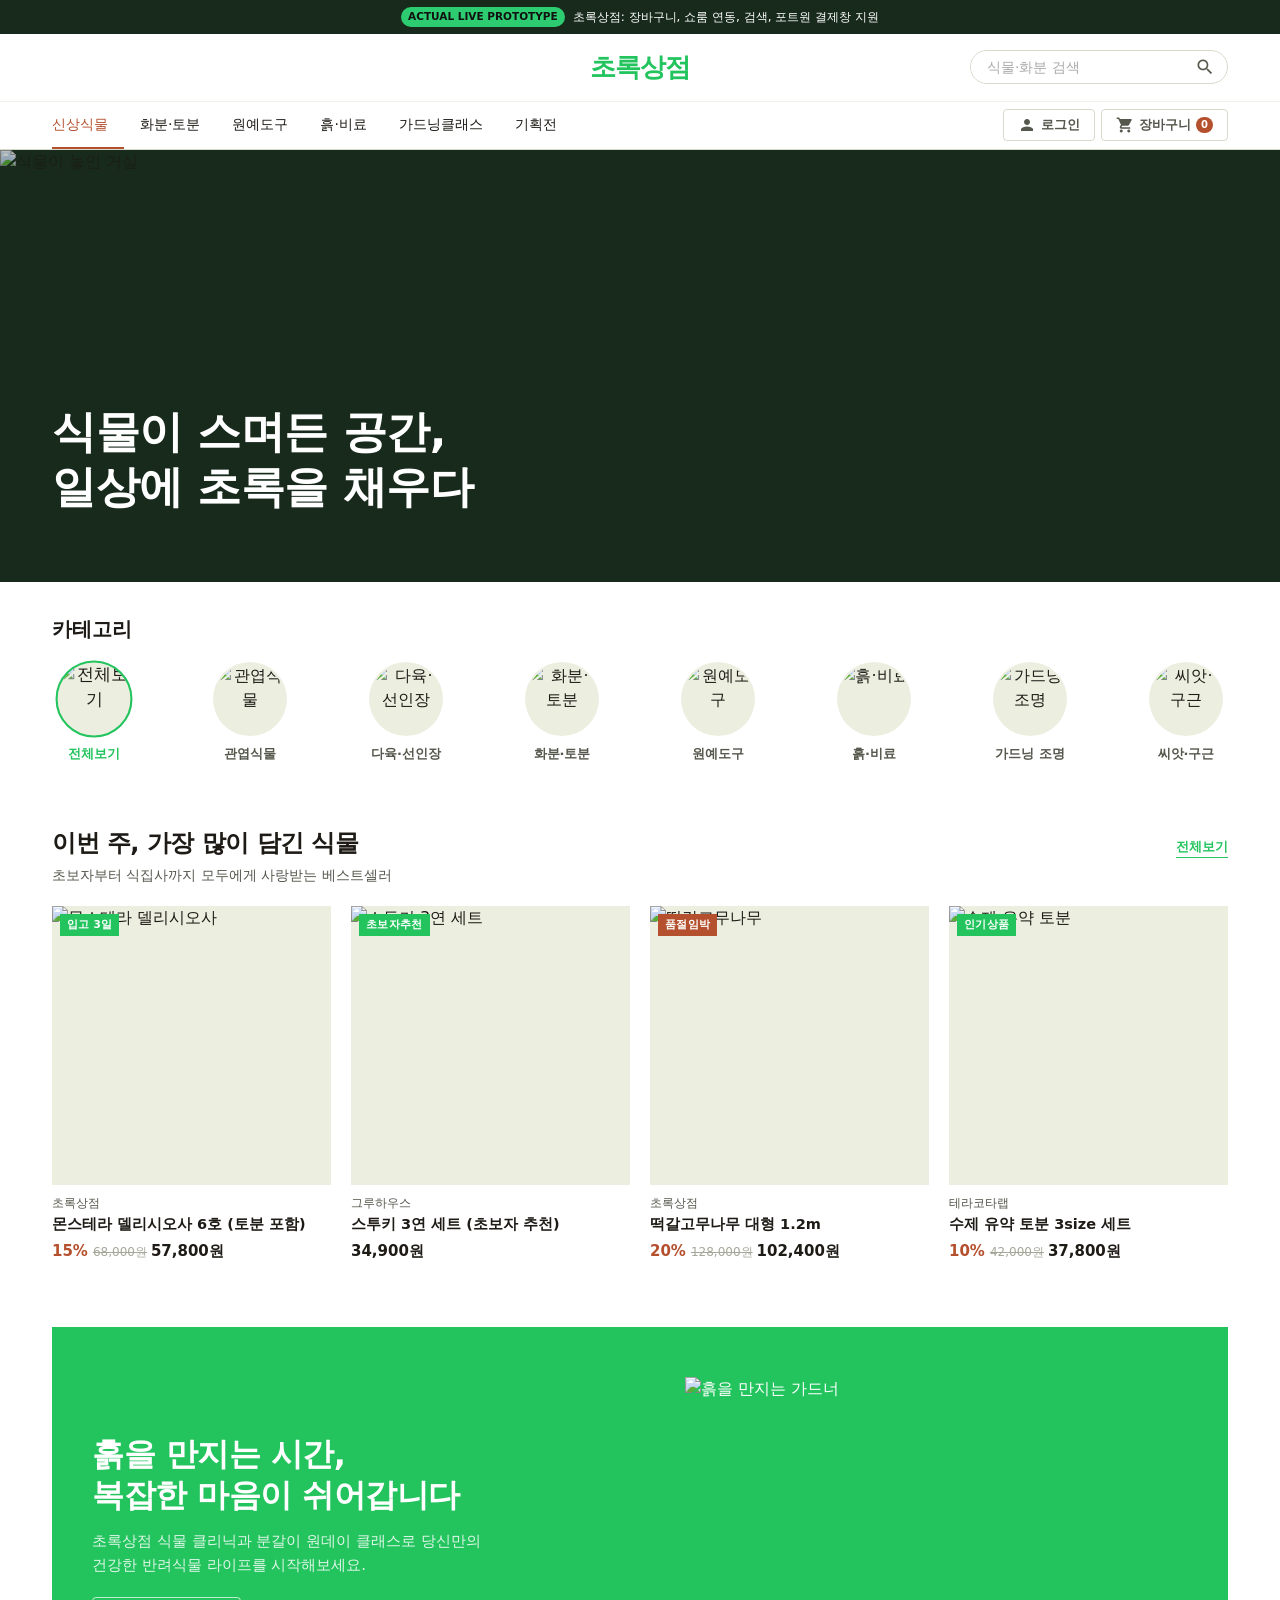
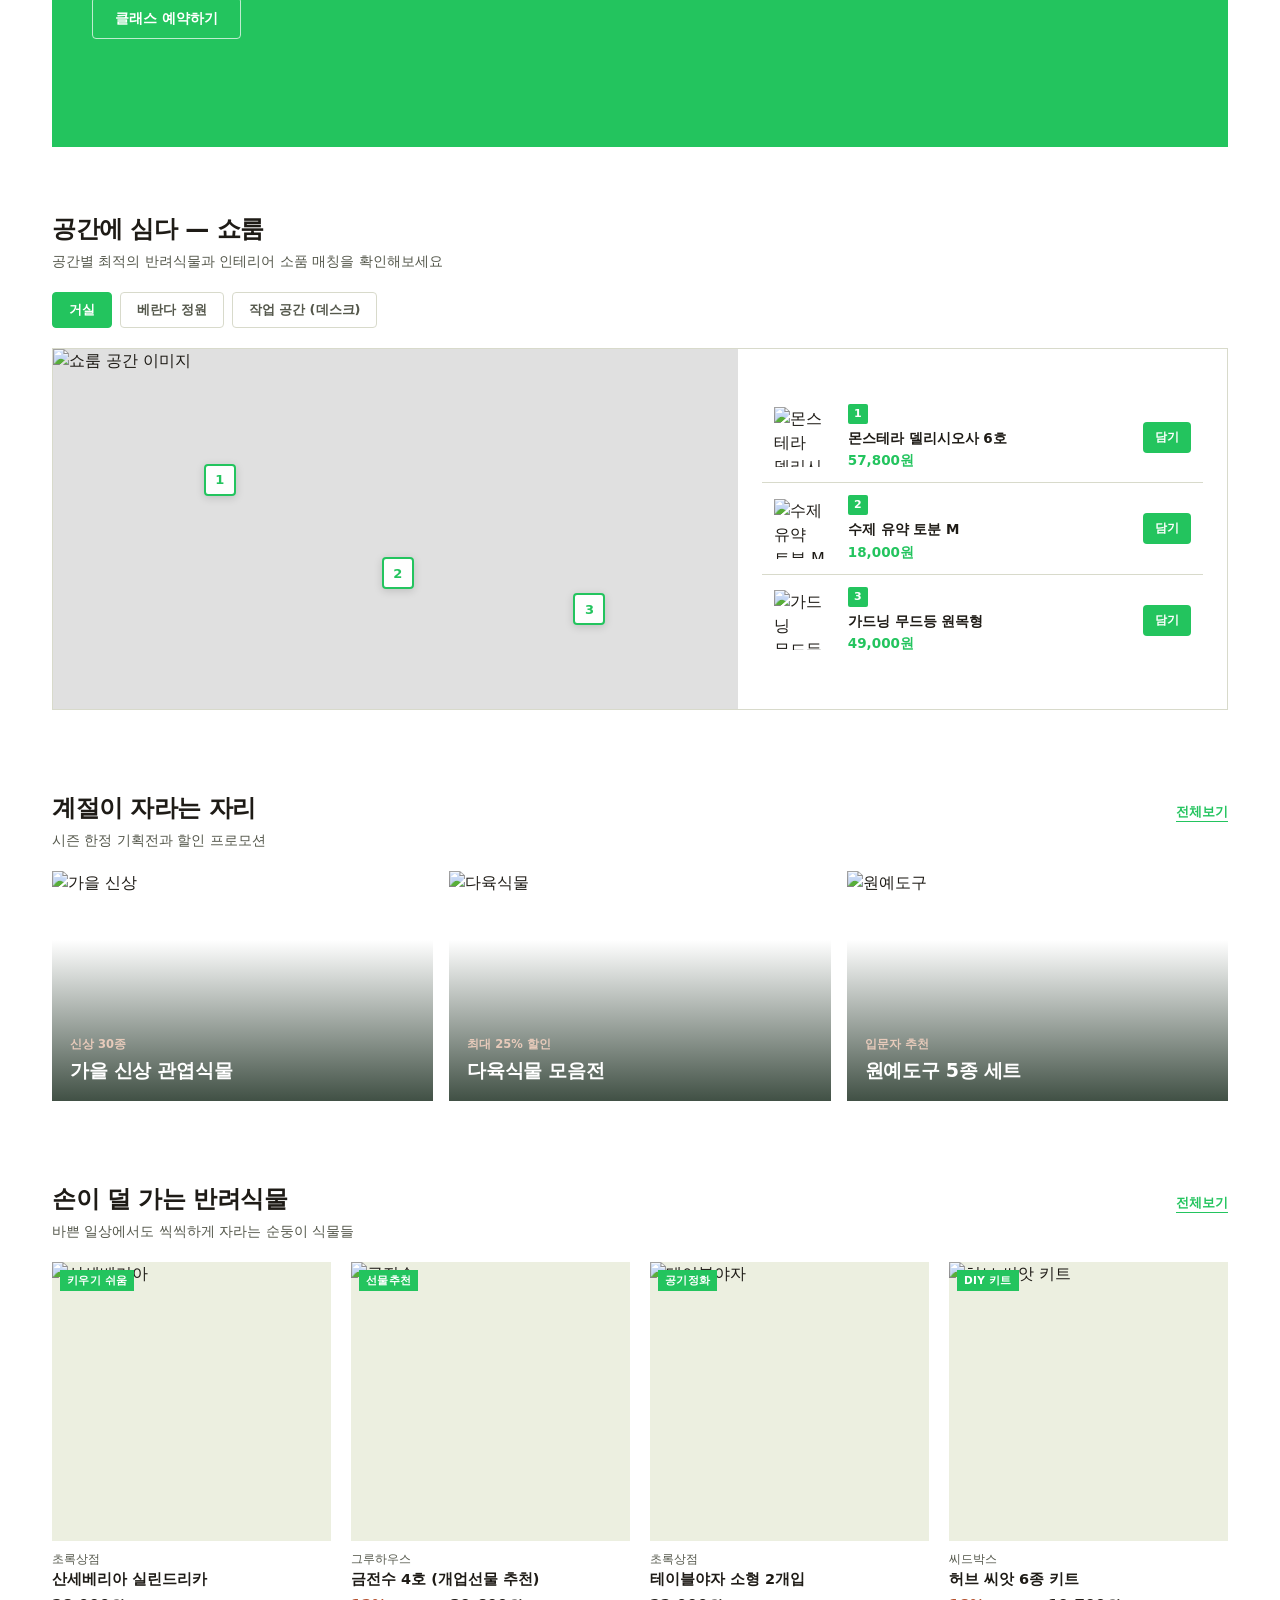
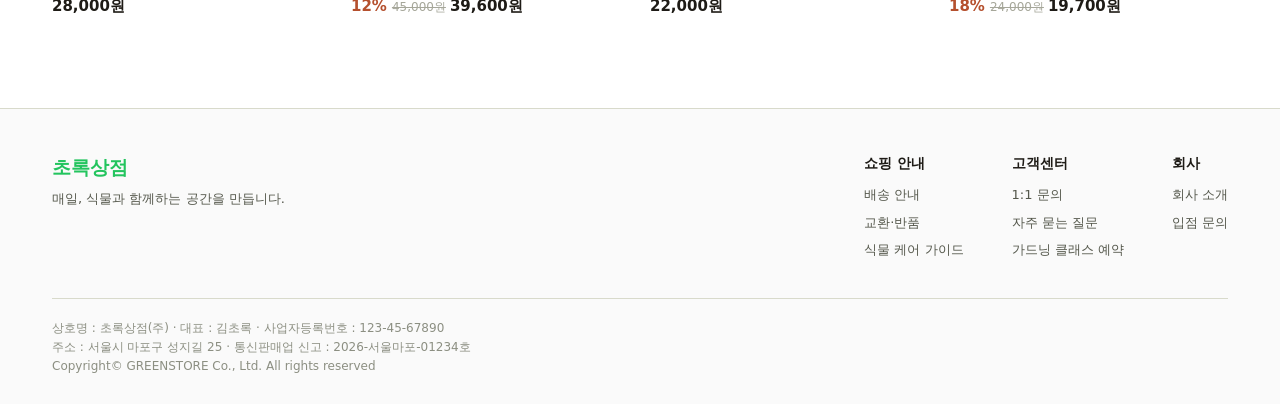
==== index.html @ c9454f4d "Add files via upload" ====
﻿<!DOCTYPE html>
<html lang="ko">
<head>
<meta charset="UTF-8">
<meta name="viewport" content="width=device-width, initial-scale=1.0, maximum-scale=1.0, user-scalable=no">
<title>초록상점 — 식물이 있는 일상</title>
<link rel="preconnect" href="https://fonts.googleapis.com">
<link href="https://cdn.jsdelivr.net/gh/orioncactus/pretendard@v1.3.9/dist/web/static/pretendard.css" rel="stylesheet">
<link href="https://fonts.googleapis.com/icon?family=Material+Icons" rel="stylesheet">
<!-- 포트원(아임포트) 결제 SDK -->
<script src="https://code.jquery.com/jquery-1.12.4.min.js"></script>
<script src="https://cdn.iamport.kr/js/iamport.payment-1.2.0.js"></script>
<style>
  :root{
    --base: #FFFFFF;
    --base-warm: #ECEFE0;
    --forest: #23c45e;
    --forest-deep: #172A1C;
    --clay: #B5502E;
    --clay-soft: #E8CBBB;
    --sage: #8A9A6E;
    --ink: #1E1B16;
    --ink-soft: #55584C;
    --line: #D8DACB;
    --white: #FFFFFF;
    --radius-s: 4px;
    --radius-m: 0px;
    --sans: 'Pretendard', -apple-system, BlinkMacSystemFont, system-ui, Roboto, sans-serif;
  }
  *{box-sizing:border-box;-webkit-tap-highlight-color:transparent;}
  html{scroll-behavior:smooth;}
  body{
    margin:0;
    font-family:var(--sans);
    color:var(--ink);
    background:var(--base);
    line-height:1.5;
    word-break:keep-all;
    overflow-wrap:break-word;
  }
  a{color:inherit;text-decoration:none;}
  img{max-width:100%;display:block;}
  button{font-family:inherit;cursor:pointer;border:none;background:none;padding:0;}
  
  .wrap{
    max-width:1240px;
    margin:0 auto;
    padding:0 32px;
  }
  @media (max-width:960px){
    .wrap{padding:0 20px;}
  }
  @media (max-width:560px){
    .wrap{padding:0 16px;}
  }

  /* ---------- Header ---------- */
  header.site{
    background:#fff;
    border-bottom:1px solid var(--line);
    position:sticky;
    top:0;
    z-index:1000;
  }

  /* 메인 헤더 바 */
  .main-bar .wrap{
    display:grid;
    grid-template-columns:1fr auto 1fr;
    align-items:center;
    padding-top:14px;
    padding-bottom:14px;
    gap:16px;
  }
  .main-bar-left{
    display:flex;
    align-items:center;
  }
  .main-logo{
    text-align:center;
    cursor:pointer;
    display:block;
  }
  .main-logo .logo-text{
    font-size:26px;
    font-weight:800;
    color:var(--forest);
    letter-spacing:-1px;
    display:block;
  }
  .main-bar-right{
    display:flex;
    align-items:center;
    gap:10px;
    justify-content:flex-end;
  }

  /* 알약형 검색창 */
  .search-wrap-header{
    display:flex;
    align-items:center;
    border:1.5px solid var(--line);
    border-radius:999px;
    overflow:hidden;
    transition:border-color .2s;
    background:#fff;
  }
  .search-wrap-header:focus-within{
    border-color:var(--forest);
  }
  #headerSearchInput{
    border:none;
    outline:none;
    padding:8px 16px;
    font-size:14px;
    font-family:inherit;
    width:220px;
    background:#fff;
    color:var(--ink);
  }
  #headerSearchInput::placeholder{color:#aaa;}
  .search-icon-btn{
    background:none;
    border:none;
    cursor:pointer;
    padding:6px 12px 6px 4px;
    display:flex;
    align-items:center;
    color:var(--ink-soft);
    transition:color .15s;
  }
  .search-icon-btn:hover{color:var(--forest);}
  .search-icon-btn .material-icons{font-size:20px;}

  /* 모바일 전용 헤더 액션 아이콘 (768px 이하 노출) */
  .mobile-header-actions{
    display:none;
    align-items:center;
    gap:4px;
  }
  .mobile-icon-btn{
    width:38px;
    height:38px;
    display:flex;
    align-items:center;
    justify-content:center;
    color:var(--forest);
    position:relative;
    border-radius:50%;
  }
  .mobile-icon-btn .material-icons{font-size:24px;}
  .mobile-icon-btn:active{background:var(--base-warm);}

  /* 카테고리 네비 바 */
  .nav-row{
    border-top:1px solid #f0f2eb;
  }
  .nav-row .wrap{
    padding-top:0;
    padding-bottom:0;
  }
  nav.primary{
    display:flex;
    align-items:center;
    font-size:14px;
    font-weight:500;
  }
  .nav-links{
    display:flex;
    align-items:center;
    flex:1;
    overflow-x:auto;
    scrollbar-width:none;
    -webkit-overflow-scrolling:touch;
  }
  .nav-links::-webkit-scrollbar{display:none;}
  .nav-links a{
    padding:12px 16px;
    border-bottom:2px solid transparent;
    transition:border-color .15s, color .15s;
    white-space:nowrap;
    display:inline-block;
    color:var(--ink);
    flex-shrink:0;
  }
  .nav-links a:first-child{padding-left:0;}
  .nav-links a:hover, .nav-links a.active{
    border-color:var(--clay);
    color:var(--clay);
  }

  /* 네비 우측 버튼 */
  .nav-actions{
    display:flex;
    align-items:center;
    gap:6px;
    margin-left:auto;
    flex-shrink:0;
  }
  .nav-text-btn{
    display:inline-flex;
    align-items:center;
    gap:5px;
    font-size:13px;
    font-weight:600;
    color:var(--ink-soft);
    background:none;
    border:1px solid var(--line);
    border-radius:var(--radius-s);
    padding:6px 14px;
    cursor:pointer;
    font-family:inherit;
    transition:border-color .15s, color .15s;
  }
  .nav-text-btn:hover{
    border-color:var(--forest);
    color:var(--forest);
  }
  .nav-text-btn .material-icons{font-size:18px;}
  .cart-num{
    background:var(--clay);
    color:#fff;
    font-size:10px;
    font-weight:700;
    border-radius:10px;
    padding:0 5px;
    min-width:16px;
    height:16px;
    display:inline-flex;
    align-items:center;
    justify-content:center;
    line-height:1;
  }

  /* 모바일 헤더 반응형 레이아웃 */
  @media (max-width:768px){
    .main-bar .wrap{
      display:flex;
      justify-content:space-between;
      align-items:center;
      padding-top:10px;
      padding-bottom:10px;
      gap:8px;
    }
    .main-bar-left{display:none;}
    .main-logo{text-align:left;}
    .main-logo .logo-text{font-size:22px;}
    .main-bar-right .search-wrap-header{display:none;} /* 모바일에서는 아이콘으로 대체 */
    .mobile-header-actions{display:flex;}
    .nav-actions{display:none;} /* 상단 모바일 아이콘으로 흡수 */
    .nav-links a{padding:10px 14px; font-size:13.5px;}
    .nav-links a:first-child{padding-left:4px;}
  }

  /* ---------- Hero ---------- */
  .hero{
    position:relative;
    height:clamp(360px, 48vh, 520px);
    overflow:hidden;
    background:var(--forest-deep);
  }
  .hero img{
    position:absolute;
    inset:0;
    width:100%;
    height:100%;
    object-fit:cover;
    opacity:.85;
  }
  .hero::after{
    content:'';
    position:absolute;
    inset:0;
    background:linear-gradient(180deg, rgba(23,42,28,.15) 0%, rgba(23,42,28,.7) 100%);
  }
  .hero-content{
    position:relative;
    z-index:2;
    height:100%;
    display:flex;
    flex-direction:column;
    justify-content:flex-end;
    padding:0 32px clamp(32px, 5vw, 56px);
    max-width:1240px;
    margin:0 auto;
  }
  .hero-eyebrow{
    color:var(--clay-soft);
    font-size:13px;
    font-weight:600;
    margin-bottom:8px;
    letter-spacing:1px;
  }
  .hero h1{
    font-weight:700;
    font-size:clamp(24px, 4.5vw, 44px);
    line-height:1.25;
    color:var(--white);
    margin:0 0 12px;
    max-width:620px;
    letter-spacing:-0.5px;
  }
  .hero p{
    color:rgba(255,255,255,.9);
    font-size:clamp(13.5px, 2.5vw, 16px);
    max-width:480px;
    margin:0 0 20px;
    line-height:1.5;
  }
  .hero-cta{
    display:inline-flex;
    align-items:center;
    gap:8px;
    width:fit-content;
    background:var(--clay);
    color:var(--white);
    font-weight:600;
    font-size:14.5px;
    padding:12px 24px;
    border-radius:var(--radius-s);
    transition:all .2s;
  }
  .hero-cta:hover{
    background:#9c4324;
    transform:translateY(-2px);
  }
  @media (max-width:560px){
    .hero-content{padding-left:16px; padding-right:16px; padding-bottom:28px;}
  }

  /* ---------- Category rail ---------- */
  .cat-rail{
    padding:32px 0 12px;
  }
  .cat-rail h2{
    font-size:20px;
    font-weight:700;
    margin:0 0 18px;
    text-align:left;
  }
  .cat-list{
    display:flex;
    justify-content:space-between;
    align-items:flex-start;
    width:100%;
    padding-bottom:10px;
  }
  @media (max-width:960px){
    .cat-list{
      overflow-x:auto;
      gap:16px;
      justify-content:flex-start;
      scrollbar-width:none;
      -webkit-overflow-scrolling:touch;
      padding-bottom:12px;
    }
    .cat-list::-webkit-scrollbar{display:none;}
  }
  .cat-item{
    flex:0 0 auto;
    width:84px;
    text-align:center;
    cursor:pointer;
  }
  .cat-circle{
    width:74px;
    height:74px;
    border-radius:50%;
    margin:0 auto 8px;
    background:var(--base-warm);
    border:2.5px solid transparent;
    overflow:hidden;
    transition:border-color .2s, transform .2s;
  }
  .cat-item.active .cat-circle, .cat-item:hover .cat-circle{
    border-color:var(--forest);
    transform:scale(1.04);
  }
  .cat-circle img{
    width:100%;
    height:100%;
    object-fit:cover;
  }
  .cat-item span{
    font-size:13px;
    font-weight:600;
    color:var(--ink-soft);
    display:block;
    white-space:nowrap;
  }
  .cat-item.active span{
    color:var(--forest);
    font-weight:700;
  }
  @media (max-width:560px){
    .cat-item{width:68px;}
    .cat-circle{width:62px; height:62px;}
    .cat-item span{font-size:12px;}
  }

  /* ---------- Section heading ---------- */
  .section{
    padding:40px 0;
  }
  @media (max-width:560px){
    .section{padding:30px 0;}
  }
  .section-head{
    display:flex;
    align-items:baseline;
    justify-content:space-between;
    margin-bottom:20px;
    gap:12px;
  }
  .section-head h2{
    font-size:clamp(19px, 3.2vw, 24px);
    font-weight:700;
    margin:0;
    letter-spacing:-0.5px;
  }
  .section-head p.sub{
    margin:4px 0 0;
    color:var(--ink-soft);
    font-size:clamp(12.5px, 2.2vw, 14px);
  }
  .see-all{
    font-size:13px;
    font-weight:600;
    color:var(--forest);
    border-bottom:1px solid var(--forest);
    cursor:pointer;
    white-space:nowrap;
    flex-shrink:0;
  }
  .see-all:hover{
    color:var(--clay);
    border-color:var(--clay);
  }

  /* ---------- Product grid ---------- */
  .grid{
    display:grid;
    grid-template-columns:repeat(12,1fr);
    gap:20px;
  }
  .grid .card{
    grid-column:span 3;
  }
  @media (max-width:980px){
    .grid .card{grid-column:span 6;}
  }
  @media (max-width:640px){
    .grid{
      grid-template-columns:repeat(2,1fr);
      gap:12px;
    }
    .grid .card{
      grid-column:span 1;
    }
  }

  .card{
    position:relative;
    background:#fff;
    border-radius:0;
    transition:transform .2s ease;
    display:flex;
    flex-direction:column;
  }
  .card-img-wrap{
    position:relative;
    aspect-ratio:1/1;
    border-radius:0;
    overflow:hidden;
    background:var(--base-warm);
    margin-bottom:10px;
    cursor:pointer;
  }
  .card-img-wrap img{
    width:100%;
    height:100%;
    object-fit:cover;
    transition:transform .35s ease;
    border-radius:0;
  }
  .card:hover .card-img-wrap img{
    transform:scale(1.05);
  }
  .badge{
    position:absolute;
    top:8px;
    left:8px;
    z-index:2;
    background:var(--forest);
    color:var(--white);
    font-size:10.5px;
    font-weight:600;
    padding:3px 7px;
    border-radius:0;
    letter-spacing:0.3px;
  }
  .badge.alert{
    background:var(--clay);
  }
  
  /* Quick action button inside card (모바일에서는 상시 노출하여 터치 지원) */
  .card-quick-cart{
    position:absolute;
    right:8px;
    bottom:8px;
    z-index:3;
    background:rgba(255,255,255,0.92);
    border:1px solid var(--line);
    width:36px;
    height:36px;
    border-radius:4px;
    display:flex;
    align-items:center;
    justify-content:center;
    font-size:16px;
    color:var(--forest);
    opacity:0;
    transform:translateY(6px);
    transition:all .2s ease;
  }
  .card:hover .card-quick-cart{
    opacity:1;
    transform:translateY(0);
  }
  .card-quick-cart:hover{
    background:var(--forest);
    color:#fff;
  }
  .card-quick-cart .material-icons{
    font-size:18px;
    color:inherit;
    line-height:1;
  }
  @media (max-width:768px){
    .card-quick-cart{
      opacity:1;
      transform:translateY(0);
      width:34px;
      height:34px;
      font-size:15px;
      background:#fff;
      box-shadow:0 2px 6px rgba(0,0,0,0.12);
    }
  }

  .card-brand{
    font-size:11.5px;
    color:var(--ink-soft);
    margin-bottom:2px;
    font-weight:500;
  }
  .card-name{
    font-size:clamp(13px, 2.4vw, 14.5px);
    font-weight:600;
    margin-bottom:6px;
    line-height:1.35;
    display:-webkit-box;
    -webkit-line-clamp:2;
    -webkit-box-orient:vertical;
    overflow:hidden;
    cursor:pointer;
    transition:color .15s;
  }
  .card-name:hover{color:var(--forest);}
  .card-price{
    font-size:clamp(13.5px, 2.6vw, 15px);
    margin-top:auto;
  }
  .card-price .discount{
    color:var(--clay);
    font-weight:700;
    margin-right:5px;
  }
  .card-price .strike{
    color:#A6A79A;
    text-decoration:line-through;
    font-size:12px;
    margin-right:4px;
  }
  .card-price .final{
    font-weight:700;
    color:var(--ink);
  }

  /* ---------- Editorial banner strip ---------- */
  .editorial{
    background:var(--forest);
    color:var(--white);
    border-radius:0;
    margin:24px 0;
  }
  .editorial .wrap-inner{
    padding:50px 40px;
  }
  .editorial-grid{
    display:grid;
    grid-template-columns:1.1fr 1fr;
    gap:40px;
    align-items:center;
  }
  @media (max-width:860px){
    .editorial-grid{grid-template-columns:1fr; gap:24px;}
    .editorial .wrap-inner{padding:32px 20px;}
  }
  .editorial h2{
    font-size:clamp(22px, 4vw, 32px);
    font-weight:700;
    line-height:1.3;
    margin:0 0 12px;
    letter-spacing:-0.5px;
  }
  .editorial p{
    color:rgba(255,255,255,.85);
    font-size:clamp(13.5px, 2.5vw, 15px);
    max-width:420px;
    margin:0 0 20px;
    line-height:1.6;
  }
  .editorial-cta{
    display:inline-block;
    border:1px solid rgba(255,255,255,.7);
    color:var(--white);
    padding:10px 22px;
    border-radius:var(--radius-s);
    font-size:13.5px;
    font-weight:600;
    transition:all .2s;
  }
  .editorial-cta:hover{
    background:#fff;
    color:var(--forest);
  }
  .editorial img{
    border-radius:0;
    width:100%;
    height:clamp(200px, 35vw, 320px);
    object-fit:cover;
  }

  /* ---------- Shop the room (공간에 심다) ---------- */
  .room{position:relative;}
  .room-tabs{
    display:flex;
    gap:8px;
    margin-bottom:16px;
    overflow-x:auto;
    scrollbar-width:none;
    -webkit-overflow-scrolling:touch;
    padding-bottom:4px;
  }
  .room-tabs::-webkit-scrollbar{display:none;}
  .room-tab{
    padding:8px 16px;
    border-radius:4px;
    font-size:13px;
    font-weight:600;
    border:1px solid var(--line);
    color:var(--ink-soft);
    cursor:pointer;
    transition:all .2s ease;
    white-space:nowrap;
    flex-shrink:0;
  }
  .room-tab:hover{
    border-color:var(--forest);
    color:var(--forest);
  }
  .room-tab.active{
    background:var(--forest);
    color:var(--white);
    border-color:var(--forest);
  }

  .room-body{
    display:grid;
    grid-template-columns:repeat(12,1fr);
    border:1px solid var(--line);
    background:#fff;
  }
  .room-photo{
    grid-column:span 7;
    position:relative;
    min-height:360px;
    background:#e0e0e0;
  }
  .room-list{
    grid-column:span 5;
    background:var(--white);
    padding:20px 24px;
    display:flex;
    flex-direction:column;
    justify-content:center;
  }
  @media (max-width:860px){
    .room-photo, .room-list{grid-column:span 12;}
    .room-photo{
      min-height:auto;
      aspect-ratio:4/3;
    }
    .room-list{padding:16px;}
  }
  .room-photo img{
    width:100%;
    height:100%;
    object-fit:cover;
    display:block;
    transition:opacity .3s ease;
  }
  
  /* Hotspot Interactive Pin */
  .hotspot{
    position:absolute;
    width:32px;
    height:32px;
    border-radius:4px;
    background:rgba(255,255,255,.96);
    border:2px solid var(--forest);
    display:flex;
    align-items:center;
    justify-content:center;
    font-size:13px;
    font-weight:800;
    color:var(--forest);
    cursor:pointer;
    box-shadow:0 2px 8px rgba(0,0,0,0.15);
    transition:transform .2s ease, background .2s ease, color .2s ease;
    z-index:10;
  }
  .hotspot:hover, .hotspot.active{
    transform:scale(1.15);
    background:var(--forest);
    color:#fff;
  }
  .hotspot-tooltip{
    position:absolute;
    bottom:36px;
    left:50%;
    transform:translateX(-50%);
    background:rgba(23,42,28,0.92);
    color:#fff;
    padding:6px 12px;
    font-size:11.5px;
    font-weight:500;
    white-space:nowrap;
    pointer-events:none;
    opacity:0;
    transition:opacity .2s;
    z-index:20;
    border:1px solid rgba(255,255,255,0.2);
  }
  .hotspot:hover .hotspot-tooltip{opacity:1;}
  @media (max-width:560px){
    .hotspot-tooltip{display:none;} /* 모바일에서는 하단 리스트 하이라이트로 안내 */
  }

  .room-list-item{
    display:flex;
    gap:14px;
    padding:12px;
    border-bottom:1px solid var(--line);
    cursor:pointer;
    transition:all .2s ease;
    align-items:center;
  }
  .room-list-item:last-child{border-bottom:none;}
  .room-list-item:hover, .room-list-item.highlight{
    background:var(--base-warm);
  }
  .room-list-item img{
    width:60px;
    height:60px;
    object-fit:cover;
    flex-shrink:0;
  }
  .room-list-item .item-num{
    width:20px;
    height:20px;
    border-radius:2px;
    background:var(--forest);
    color:#fff;
    font-size:11px;
    font-weight:700;
    display:flex;
    align-items:center;
    justify-content:center;
    margin-bottom:4px;
  }
  .room-list-item .name{
    font-size:13.5px;
    font-weight:600;
    margin-bottom:2px;
  }
  .room-list-item .price{
    font-size:13.5px;
    font-weight:700;
    color:var(--forest);
  }
  .room-list-item .add-btn{
    margin-left:auto;
    background:var(--forest);
    color:#fff;
    padding:7px 12px;
    border-radius:4px;
    font-size:12px;
    font-weight:600;
    flex-shrink:0;
    transition:background .15s;
  }
  .room-list-item .add-btn:hover{background:var(--clay);}

  /* ---------- Promo grid ---------- */
  .promo-grid{
    display:grid;
    grid-template-columns:repeat(12,1fr);
    gap:16px;
  }
  .promo-card{
    grid-column:span 4;
    cursor:pointer;
    position:relative;
    overflow:hidden;
    height:clamp(160px, 25vw, 230px);
    transition:transform .2s ease;
  }
  @media (max-width:860px){
    .promo-card{grid-column:span 12;}
  }
  .promo-card:hover{transform:translateY(-3px);}
  .promo-card img{
    width:100%;
    height:100%;
    object-fit:cover;
    transition:transform .3s;
  }
  .promo-card:hover img{transform:scale(1.04);}
  .promo-card::after{
    content:'';
    position:absolute;
    inset:0;
    background:linear-gradient(180deg, rgba(23,42,28,0) 30%, rgba(23,42,28,.82) 100%);
  }
  .promo-text{
    position:absolute;
    left:18px;
    bottom:16px;
    z-index:2;
    color:var(--white);
  }
  .promo-text .tag{
    font-size:11.5px;
    color:var(--clay-soft);
    font-weight:700;
    margin-bottom:3px;
    text-transform:uppercase;
  }
  .promo-text .title{
    font-size:clamp(16px, 2.5vw, 19px);
    font-weight:700;
    letter-spacing:-0.3px;
  }

  /* ---------- Footer ---------- */
  footer.site{
    background:#FAFAFA;
    color:var(--ink-soft);
    padding:44px 0 28px;
    margin-top:50px;
    font-size:13px;
    border-top:1px solid var(--line);
  }
  .footer-top{
    display:flex;
    justify-content:space-between;
    flex-wrap:wrap;
    gap:28px;
    margin-bottom:30px;
  }
  .footer-logo{
    font-size:19px;
    font-weight:700;
    color:var(--forest);
    margin-bottom:8px;
  }
  .footer-cols{
    display:flex;
    gap:48px;
    flex-wrap:wrap;
  }
  @media (max-width:640px){
    .footer-cols{
      display:grid;
      grid-template-columns:repeat(2,1fr);
      gap:24px;
      width:100%;
    }
  }
  .footer-col h4{
    color:var(--ink);
    font-size:13.5px;
    font-weight:700;
    margin:0 0 12px;
  }
  .footer-col a{
    display:block;
    margin-bottom:8px;
    color:var(--ink-soft);
    transition:color .15s;
    cursor:pointer;
  }
  .footer-col a:hover{color:var(--forest);}
  .footer-bottom{
    border-top:1px solid var(--line);
    padding-top:20px;
    color:#8C8F82;
    line-height:1.6;
    font-size:12px;
  }

  /* ---------- Toast Message ---------- */
  #toast{
    position:fixed;
    bottom:24px;
    left:50%;
    transform:translateX(-50%) translateY(100px);
    background:rgba(23,42,28,0.95);
    color:#fff;
    padding:12px 20px;
    border-radius:4px;
    font-size:13.5px;
    font-weight:500;
    z-index:9999;
    display:flex;
    align-items:center;
    gap:8px;
    opacity:0;
    pointer-events:none;
    transition:transform .3s cubic-bezier(0.16,1,0.3,1), opacity .3s ease;
    max-width:90vw;
    text-align:center;
  }
  #toast.show{
    transform:translateX(-50%) translateY(0);
    opacity:1;
  }

  /* ---------- Cart Drawer ---------- */
  .drawer-overlay{
    position:fixed;
    inset:0;
    background:rgba(0,0,0,0.5);
    z-index:2000;
    opacity:0;
    pointer-events:none;
    transition:opacity .3s ease;
  }
  .drawer-overlay.open{
    opacity:1;
    pointer-events:auto;
  }
  .cart-drawer{
    position:fixed;
    top:0;
    right:0;
    width:100%;
    max-width:420px;
    height:100%;
    background:#fff;
    z-index:2001;
    transform:translateX(100%);
    transition:transform .3s cubic-bezier(0.16,1,0.3,1);
    display:flex;
    flex-direction:column;
    border-left:1px solid var(--line);
  }
  @media (max-width:540px){
    .cart-drawer{max-width:100%;}
  }
  .cart-drawer.open{
    transform:translateX(0);
  }
  .drawer-head{
    display:flex;
    align-items:center;
    justify-content:space-between;
    padding:18px 20px;
    border-bottom:1px solid var(--line);
  }
  .drawer-head h3{
    margin:0;
    font-size:17px;
    font-weight:700;
    color:var(--forest);
  }
  .drawer-close{
    font-size:26px;
    color:var(--ink-soft);
    line-height:1;
    padding:4px;
  }
  .cart-items{
    flex:1;
    overflow-y:auto;
    padding:16px 20px;
    -webkit-overflow-scrolling:touch;
  }
  .cart-empty{
    text-align:center;
    padding:60px 0;
    color:var(--ink-soft);
    font-size:14px;
  }
  .cart-item-row{
    display:flex;
    gap:12px;
    padding:12px 0;
    border-bottom:1px solid var(--line);
    align-items:center;
  }
  .cart-item-row img{
    width:56px;
    height:56px;
    object-fit:cover;
  }
  .cart-item-info{flex:1;}
  .cart-item-name{
    font-size:13.5px;
    font-weight:600;
    margin-bottom:3px;
  }
  .cart-item-price{
    font-size:13px;
    font-weight:700;
    color:var(--forest);
  }
  .cart-qty-ctrl{
    display:flex;
    align-items:center;
    gap:6px;
    margin-top:6px;
  }
  .qty-btn{
    width:28px;
    height:28px;
    border:1px solid var(--line);
    border-radius:4px;
    display:flex;
    align-items:center;
    justify-content:center;
    font-weight:600;
    background:#FAFAFA;
  }
  .cart-del{
    color:#aaa;
    font-size:20px;
    padding:6px;
  }
  .cart-del:hover{color:var(--clay);}
  .drawer-foot{
    padding:18px 20px;
    border-top:1px solid var(--line);
    background:#FAFAFA;
  }
  .cart-total-row{
    display:flex;
    justify-content:space-between;
    font-size:15px;
    font-weight:700;
    margin-bottom:14px;
  }
  .cart-checkout-btn{
    width:100%;
    background:var(--forest);
    color:#fff;
    padding:14px;
    border-radius:4px;
    font-size:15px;
    font-weight:700;
    text-align:center;
    transition:background .15s;
  }
  .cart-checkout-btn:hover{background:var(--forest-deep);}

  /* ---------- Modals ---------- */
  .modal-overlay{
    position:fixed;
    inset:0;
    background:rgba(0,0,0,0.6);
    z-index:3000;
    display:none;
    align-items:center;
    justify-content:center;
    padding:16px;
    backdrop-filter:blur(3px);
  }
  .modal-overlay.open{display:flex;}
  .modal-card{
    background:#fff;
    max-width:760px;
    width:100%;
    position:relative;
    border:1px solid var(--line);
    max-height:90vh;
    overflow-y:auto;
    animation:popIn .22s cubic-bezier(0.16,1,0.3,1);
    -webkit-overflow-scrolling:touch;
  }
  @keyframes popIn{
    from{opacity:0; transform:scale(0.96);}
    to{opacity:1; transform:scale(1);}
  }
  .modal-close{
    position:absolute;
    top:14px;
    right:16px;
    font-size:26px;
    color:#666;
    z-index:10;
    padding:4px;
  }

  /* Search Modal */
  .search-modal-card{
    max-width:540px;
    padding:24px 20px;
  }
  .search-input-box{
    display:flex;
    border-bottom:2px solid var(--forest);
    padding-bottom:8px;
    margin-bottom:16px;
  }
  .search-input-box input{
    width:100%;
    border:none;
    outline:none;
    font-size:16px;
    font-family:inherit;
  }
  .search-results{
    max-height:50vh;
    overflow-y:auto;
    -webkit-overflow-scrolling:touch;
  }
  .search-item{
    display:flex;
    align-items:center;
    gap:12px;
    padding:10px 0;
    border-bottom:1px solid var(--line);
    cursor:pointer;
  }
  .search-item:hover{background:var(--base-warm);}
  .search-item img{
    width:48px;
    height:48px;
    object-fit:cover;
  }

  /* Test Banner Notification */
  .test-status-bar{
    background:var(--forest-deep);
    color:#fff;
    font-size:12px;
    padding:7px 14px;
    text-align:center;
    font-weight:500;
    display:flex;
    align-items:center;
    justify-content:center;
    gap:8px;
    flex-wrap:wrap;
  }
  .test-status-badge{
    background:#2ecc71;
    color:#111;
    font-weight:700;
    padding:2px 7px;
    border-radius:10px;
    font-size:10.5px;
  }
</style>
</head>
<body>

<!-- 실제 작동 확인 안내 배너 -->
<div class="test-status-bar">
  <span class="test-status-badge">ACTUAL LIVE PROTOTYPE</span>
  <span>초록상점: 장바구니, 쇼룸 연동, 검색, 포트원 결제창 지원</span>
</div>

<header class="site">
  <!-- 메인 헤더: 로고 + 검색 / 모바일 액션 버튼 -->
  <div class="main-bar">
    <div class="wrap">
      <div class="main-bar-left"><!-- spacer --></div>
      <div class="main-logo" onclick="window.scrollTo({top:0, behavior:'smooth'})">
        <span class="logo-text">초록상점</span>
      </div>
      <div class="main-bar-right">
        <!-- 데스크탑 검색 입력창 -->
        <div class="search-wrap-header">
          <input type="text" id="headerSearchInput" placeholder="식물·화분 검색">
          <button class="search-icon-btn" id="btnHeaderSearch" aria-label="검색하기">
            <span class="material-icons">search</span>
          </button>
        </div>

        <!-- 모바일 헤더 액션 (검색 / 장바구니 / 로그인) -->
        <div class="mobile-header-actions">
          <button class="mobile-icon-btn" onclick="openSearchModal('')" aria-label="검색">
            <span class="material-icons">search</span>
          </button>
          <button class="mobile-icon-btn" id="btnMobileLogin" aria-label="로그인">
            <span class="material-icons">person_outline</span>
          </button>
          <button class="mobile-icon-btn" id="btnMobileCart" aria-label="장바구니">
            <span class="material-icons">shopping_cart</span>
            <span class="cart-num" id="mobileCartCount" style="position:absolute; top:2px; right:2px; font-size:9px;">0</span>
          </button>
        </div>
      </div>
    </div>
  </div>

  <!-- 카테고리 네비바 + 우측 액션 버튼 -->
  <div class="nav-row">
    <div class="wrap">
      <nav class="primary">
        <div class="nav-links">
          <a href="#best" class="active">신상식물</a>
          <a href="#roomSection">화분·토분</a>
          <a href="#promoSection">원예도구</a>
          <a href="#easySection">흙·비료</a>
          <a href="#editorialSection">가드닝클래스</a>
          <a href="#promoSection">기획전</a>
        </div>
        <div class="nav-actions">
          <button class="nav-text-btn" id="btnOpenLogin">
            <span class="material-icons">person</span>로그인
          </button>
          <button class="nav-text-btn" id="btnOpenCart">
            <span class="material-icons">shopping_cart</span>장바구니<span class="cart-num" id="headerCartCount">0</span>
          </button>
        </div>
      </nav>
    </div>
  </div>
</header>

<section class="hero">
  <img src="https://images.unsplash.com/photo-1545165375-1b744b9ed444?q=80&w=1600&auto=format&fit=crop" alt="식물이 놓인 거실">
  <div class="hero-content">
    <h1>식물이 스며든 공간,<br>일상에 초록을 채우다</h1>
  </div>
</section>

<div class="wrap">

  <!-- 카테고리 레일 (클릭 시 실시간 필터링 동작) -->
  <section class="cat-rail">
    <h2>카테고리</h2>
    <div class="cat-list">
      <div class="cat-item active" data-category="all">
        <div class="cat-circle"><img src="https://images.unsplash.com/photo-1463154545680-d59320fd685d?q=80&w=300&auto=format&fit=crop" alt="전체보기"></div>
        <span>전체보기</span>
      </div>
      <div class="cat-item" data-category="관엽식물">
        <div class="cat-circle"><img src="https://images.unsplash.com/photo-1520412099551-62b6bafeb5bb?q=80&w=300&auto=format&fit=crop" alt="관엽식물"></div>
        <span>관엽식물</span>
      </div>
      <div class="cat-item" data-category="다육·선인장">
        <div class="cat-circle"><img src="https://images.unsplash.com/photo-1459156212016-c812468e2115?q=80&w=300&auto=format&fit=crop" alt="다육·선인장"></div>
        <span>다육·선인장</span>
      </div>
      <div class="cat-item" data-category="화분·토분">
        <div class="cat-circle"><img src="https://images.unsplash.com/photo-1485955900006-10f4d324d411?q=80&w=300&auto=format&fit=crop" alt="화분·토분"></div>
        <span>화분·토분</span>
      </div>
      <div class="cat-item" data-category="원예도구">
        <div class="cat-circle"><img src="https://images.unsplash.com/photo-1526397751294-331021109fbd?q=80&w=300&auto=format&fit=crop" alt="원예도구"></div>
        <span>원예도구</span>
      </div>
      <div class="cat-item" data-category="흙·비료">
        <div class="cat-circle"><img src="https://images.unsplash.com/photo-1416879595882-3373a0480b5b?q=80&w=300&auto=format&fit=crop" alt="흙·비료"></div>
        <span>흙·비료</span>
      </div>
      <div class="cat-item" data-category="가드닝 조명">
        <div class="cat-circle"><img src="https://images.unsplash.com/photo-1416339306562-c98a0c9f6b7e?q=80&w=300&auto=format&fit=crop" alt="가드닝 조명"></div>
        <span>가드닝 조명</span>
      </div>
      <div class="cat-item" data-category="씨앗·구근">
        <div class="cat-circle"><img src="https://images.unsplash.com/photo-1591958911259-bee2173bdccc?q=80&w=300&auto=format&fit=crop" alt="씨앗·구근"></div>
        <span>씨앗·구근</span>
      </div>
    </div>
  </section>

  <!-- 이번 주 베스트 상품 그리드 -->
  <section class="section" id="best">
    <div class="section-head">
      <div>
        <h2>이번 주, 가장 많이 담긴 식물</h2>
        <p class="sub">초보자부터 식집사까지 모두에게 사랑받는 베스트셀러</p>
      </div>
      <a class="see-all" onclick="showToast('전체 상품 82종이 준비되어 있습니다.')">전체보기</a>
    </div>
    <div class="grid" id="mainProductGrid">
      <div class="card" data-id="p1" data-name="몬스테라 델리시오사 6호 (토분 포함)" data-price="57800" data-category="관엽식물">
        <div class="card-img-wrap" onclick="openQuickView('p1')">
          <span class="badge">입고 3일</span>
          <img src="https://images.unsplash.com/photo-1520412099551-62b6bafeb5bb?q=80&w=600&auto=format&fit=crop" alt="몬스테라 델리시오사">
          <button class="card-quick-cart" onclick="event.stopPropagation(); addToCart('p1', '몬스테라 델리시오사 6호 (토분 포함)', 57800, 'https://images.unsplash.com/photo-1520412099551-62b6bafeb5bb?q=80&w=600&auto=format&fit=crop')" title="장바구니 담기"><span class="material-icons">shopping_cart</span></button>
        </div>
        <div class="card-brand">초록상점</div>
        <div class="card-name" onclick="openQuickView('p1')">몬스테라 델리시오사 6호 (토분 포함)</div>
        <div class="card-price"><span class="discount">15%</span><span class="strike">68,000원</span><span class="final">57,800원</span></div>
      </div>

      <div class="card" data-id="p2" data-name="스투키 3연 세트 (초보자 추천)" data-price="34900" data-category="다육·선인장">
        <div class="card-img-wrap" onclick="openQuickView('p2')">
          <span class="badge">초보자추천</span>
          <img src="https://images.unsplash.com/photo-1509937528035-ad76254b0356?q=80&w=600&auto=format&fit=crop" alt="스투키 3연 세트">
          <button class="card-quick-cart" onclick="event.stopPropagation(); addToCart('p2', '스투키 3연 세트 (초보자 추천)', 34900, 'https://images.unsplash.com/photo-1509937528035-ad76254b0356?q=80&w=600&auto=format&fit=crop')" title="장바구니 담기"><span class="material-icons">shopping_cart</span></button>
        </div>
        <div class="card-brand">그루하우스</div>
        <div class="card-name" onclick="openQuickView('p2')">스투키 3연 세트 (초보자 추천)</div>
        <div class="card-price"><span class="final">34,900원</span></div>
      </div>

      <div class="card" data-id="p3" data-name="떡갈고무나무 대형 1.2m" data-price="102400" data-category="관엽식물">
        <div class="card-img-wrap" onclick="openQuickView('p3')">
          <span class="badge alert">품절임박</span>
          <img src="https://images.unsplash.com/photo-1463320726281-696a485928c7?q=80&w=600&auto=format&fit=crop" alt="떡갈고무나무">
          <button class="card-quick-cart" onclick="event.stopPropagation(); addToCart('p3', '떡갈고무나무 대형 1.2m', 102400, 'https://images.unsplash.com/photo-1463320726281-696a485928c7?q=80&w=600&auto=format&fit=crop')" title="장바구니 담기"><span class="material-icons">shopping_cart</span></button>
        </div>
        <div class="card-brand">초록상점</div>
        <div class="card-name" onclick="openQuickView('p3')">떡갈고무나무 대형 1.2m</div>
        <div class="card-price"><span class="discount">20%</span><span class="strike">128,000원</span><span class="final">102,400원</span></div>
      </div>

      <div class="card" data-id="p4" data-name="수제 유약 토분 3size 세트" data-price="37800" data-category="화분·토분">
        <div class="card-img-wrap" onclick="openQuickView('p4')">
          <span class="badge">인기상품</span>
          <img src="https://images.unsplash.com/photo-1485955900006-10f4d324d411?q=80&w=600&auto=format&fit=crop" alt="수제 유약 토분">
          <button class="card-quick-cart" onclick="event.stopPropagation(); addToCart('p4', '수제 유약 토분 3size 세트', 37800, 'https://images.unsplash.com/photo-1485955900006-10f4d324d411?q=80&w=600&auto=format&fit=crop')" title="장바구니 담기"><span class="material-icons">shopping_cart</span></button>
        </div>
        <div class="card-brand">테라코타랩</div>
        <div class="card-name" onclick="openQuickView('p4')">수제 유약 토분 3size 세트</div>
        <div class="card-price"><span class="discount">10%</span><span class="strike">42,000원</span><span class="final">37,800원</span></div>
      </div>
    </div>
  </section>

  <!-- Editorial strip -->
  <section class="editorial" id="editorialSection">
    <div class="wrap-inner">
      <div class="editorial-grid">
        <div>
          <h2>흙을 만지는 시간,<br>복잡한 마음이 쉬어갑니다</h2>
          <p>초록상점 식물 클리닉과 분갈이 원데이 클래스로 당신만의 건강한 반려식물 라이프를 시작해보세요.</p>
          <a class="editorial-cta" onclick="showToast('가드닝 클래스는 매주 토요일 진행됩니다.')">클래스 예약하기</a>
        </div>
        <div>
          <img src="https://images.unsplash.com/photo-1416879595882-3373a0480b5b?q=80&w=800&auto=format&fit=crop" alt="흙을 만지는 가드너">
        </div>
      </div>
    </div>
  </section>

  <!-- Shop the room (공간에 심다) -->
  <section class="section room" id="roomSection">
    <div class="section-head">
      <div>
        <h2>공간에 심다 — 쇼룸</h2>
        <p class="sub">공간별 최적의 반려식물과 인테리어 소품 매칭을 확인해보세요</p>
      </div>
    </div>
    <div class="room-tabs">
      <button class="room-tab active" data-room="living">거실</button>
      <button class="room-tab" data-room="veranda">베란다 정원</button>
      <button class="room-tab" data-room="desk">작업 공간 (데스크)</button>
    </div>
    <div class="room-body">
      <div class="room-photo" id="roomPhotoWrap">
        <img id="roomMainImg" src="https://images.unsplash.com/photo-1545165375-1b744b9ed444?q=80&w=1200&auto=format&fit=crop" alt="쇼룸 공간 이미지">
        <!-- 핫스팟 핀 주입 컨테이너 -->
        <div id="hotspotContainer"></div>
      </div>
      <div class="room-list" id="roomProductList">
        <!-- JS 동적 주입 -->
      </div>
    </div>
  </section>

  <!-- 기획전 프로모션 카드 -->
  <section class="section" id="promoSection">
    <div class="section-head">
      <div>
        <h2>계절이 자라는 자리</h2>
        <p class="sub">시즌 한정 기획전과 할인 프로모션</p>
      </div>
      <a class="see-all" onclick="showToast('기획전 페이지를 불러옵니다.')">전체보기</a>
    </div>
    <div class="promo-grid">
      <div class="promo-card" onclick="filterByCategory('관엽식물')">
        <img src="https://images.unsplash.com/photo-1463154545680-d59320fd685d?q=80&w=600&auto=format&fit=crop" alt="가을 신상">
        <div class="promo-text">
          <div class="tag">신상 30종</div>
          <div class="title">가을 신상 관엽식물</div>
        </div>
      </div>
      <div class="promo-card" onclick="filterByCategory('다육·선인장')">
        <img src="https://images.unsplash.com/photo-1459156212016-c812468e2115?q=80&w=600&auto=format&fit=crop" alt="다육식물">
        <div class="promo-text">
          <div class="tag">최대 25% 할인</div>
          <div class="title">다육식물 모음전</div>
        </div>
      </div>
      <div class="promo-card" onclick="filterByCategory('원예도구')">
        <img src="https://images.unsplash.com/photo-1526397751294-331021109fbd?q=80&w=600&auto=format&fit=crop" alt="원예도구">
        <div class="promo-text">
          <div class="tag">입문자 추천</div>
          <div class="title">원예도구 5종 세트</div>
        </div>
      </div>
    </div>
  </section>

  <!-- 손이 덜 가는 반려식물 -->
  <section class="section" id="easySection">
    <div class="section-head">
      <div>
        <h2>손이 덜 가는 반려식물</h2>
        <p class="sub">바쁜 일상에서도 씩씩하게 자라는 순둥이 식물들</p>
      </div>
      <a class="see-all" onclick="showToast('입문용 식물 15종을 확인해보세요.')">전체보기</a>
    </div>
    <div class="grid">
      <div class="card" data-id="p5" data-name="산세베리아 실린드리카" data-price="28000" data-category="다육·선인장">
        <div class="card-img-wrap" onclick="openQuickView('p5')">
          <span class="badge">키우기 쉬움</span>
          <img src="https://images.unsplash.com/photo-1459156212016-c812468e2115?q=80&w=600&auto=format&fit=crop" alt="산세베리아">
          <button class="card-quick-cart" onclick="event.stopPropagation(); addToCart('p5', '산세베리아 실린드리카', 28000, 'https://images.unsplash.com/photo-1459156212016-c812468e2115?q=80&w=600&auto=format&fit=crop')"><span class="material-icons">shopping_cart</span></button>
        </div>
        <div class="card-brand">초록상점</div>
        <div class="card-name" onclick="openQuickView('p5')">산세베리아 실린드리카</div>
        <div class="card-price"><span class="final">28,000원</span></div>
      </div>

      <div class="card" data-id="p6" data-name="금전수 4호 (개업선물 추천)" data-price="39600" data-category="관엽식물">
        <div class="card-img-wrap" onclick="openQuickView('p6')">
          <span class="badge">선물추천</span>
          <img src="https://images.unsplash.com/photo-1509937528035-ad76254b0356?q=80&w=600&auto=format&fit=crop" alt="금전수">
          <button class="card-quick-cart" onclick="event.stopPropagation(); addToCart('p6', '금전수 4호 (개업선물 추천)', 39600, 'https://images.unsplash.com/photo-1509937528035-ad76254b0356?q=80&w=600&auto=format&fit=crop')"><span class="material-icons">shopping_cart</span></button>
        </div>
        <div class="card-brand">그루하우스</div>
        <div class="card-name" onclick="openQuickView('p6')">금전수 4호 (개업선물 추천)</div>
        <div class="card-price"><span class="discount">12%</span><span class="strike">45,000원</span><span class="final">39,600원</span></div>
      </div>

      <div class="card" data-id="p7" data-name="테이블야자 소형 2개입" data-price="22000" data-category="관엽식물">
        <div class="card-img-wrap" onclick="openQuickView('p7')">
          <span class="badge">공기정화</span>
          <img src="https://images.unsplash.com/photo-1463154545680-d59320fd685d?q=80&w=600&auto=format&fit=crop" alt="테이블야자">
          <button class="card-quick-cart" onclick="event.stopPropagation(); addToCart('p7', '테이블야자 소형 2개입', 22000, 'https://images.unsplash.com/photo-1463154545680-d59320fd685d?q=80&w=600&auto=format&fit=crop')"><span class="material-icons">shopping_cart</span></button>
        </div>
        <div class="card-brand">초록상점</div>
        <div class="card-name" onclick="openQuickView('p7')">테이블야자 소형 2개입</div>
        <div class="card-price"><span class="final">22,000원</span></div>
      </div>

      <div class="card" data-id="p8" data-name="허브 씨앗 6종 키트" data-price="19700" data-category="씨앗·구근">
        <div class="card-img-wrap" onclick="openQuickView('p8')">
          <span class="badge">DIY 키트</span>
          <img src="https://images.unsplash.com/photo-1591958911259-bee2173bdccc?q=80&w=600&auto=format&fit=crop" alt="허브 씨앗 키트">
          <button class="card-quick-cart" onclick="event.stopPropagation(); addToCart('p8', '허브 씨앗 6종 키트', 19700, 'https://images.unsplash.com/photo-1591958911259-bee2173bdccc?q=80&w=600&auto=format&fit=crop')"><span class="material-icons">shopping_cart</span></button>
        </div>
        <div class="card-brand">씨드박스</div>
        <div class="card-name" onclick="openQuickView('p8')">허브 씨앗 6종 키트</div>
        <div class="card-price"><span class="discount">18%</span><span class="strike">24,000원</span><span class="final">19,700원</span></div>
      </div>
    </div>
  </section>

</div>

<footer class="site">
  <div class="wrap">
    <div class="footer-top">
      <div>
        <div class="footer-logo">초록상점</div>
        <div>매일, 식물과 함께하는 공간을 만듭니다.</div>
      </div>
      <div class="footer-cols">
        <div class="footer-col">
          <h4>쇼핑 안내</h4>
          <a onclick="showToast('전국 안심 우체국 택배로 안전 배송됩니다.')">배송 안내</a>
          <a onclick="showToast('식물 특성상 수령 후 24시간 내 고객센터 접수 가능합니다.')">교환·반품</a>
          <a onclick="showToast('구매하신 식물의 맞춤 관리 가이드가 제공됩니다.')">식물 케어 가이드</a>
        </div>
        <div class="footer-col">
          <h4>고객센터</h4>
          <a onclick="showToast('고객센터 상담: 평일 10:00 ~ 18:00 (1588-0000)')">1:1 문의</a>
          <a onclick="showToast('자주 묻는 질문 FAQ 페이지')">자주 묻는 질문</a>
          <a onclick="showToast('주말 가드닝 클래스 예약 안내')">가드닝 클래스 예약</a>
        </div>
        <div class="footer-col">
          <h4>회사</h4>
          <a onclick="showToast('초록상점 브랜드 소개')">회사 소개</a>
          <a onclick="showToast('입점 제휴 문의: partner@greenstore.kr')">입점 문의</a>
        </div>
      </div>
    </div>
    <div class="footer-bottom">
      상호명 : 초록상점(주) · 대표 : 김초록 · 사업자등록번호 : 123-45-67890<br>
      주소 : 서울시 마포구 성지길 25 · 통신판매업 신고 : 2026-서울마포-01234호<br>
      Copyright© GREENSTORE Co., Ltd. All rights reserved
    </div>
  </div>
</footer>

<!-- 토스트 피드백 -->
<div id="toast">
  <span id="toastText">알림 메시지</span>
</div>

<!-- 장바구니 슬라이드 드로어 -->
<div class="drawer-overlay" id="cartOverlay" onclick="closeCart()"></div>
<div class="cart-drawer" id="cartDrawer">
  <div class="drawer-head">
    <h3>장바구니 (<span id="cartCountTitle">0</span>)</h3>
    <button class="drawer-close" onclick="closeCart()">&times;</button>
  </div>
  <div class="cart-items" id="cartItemsList">
    <div class="cart-empty">장바구니가 비어 있습니다.<br>마음에 드는 식물을 담아보세요!</div>
  </div>
  <div class="drawer-foot">
    <div class="cart-total-row">
      <span>총 주문 금액</span>
      <span id="cartTotalSum" style="color:var(--forest);">0원</span>
    </div>
    <button class="cart-checkout-btn" onclick="handleCheckout()">주문하기</button>
  </div>
</div>

<!-- 검색 모달 -->
<div class="modal-overlay" id="searchModal">
  <div class="modal-card search-modal-card">
    <button class="modal-close" onclick="closeModal('searchModal')">&times;</button>
    <h3 style="margin:0 0 16px; font-size:18px; color:var(--forest);">식물 & 소품 검색</h3>
    <div class="search-input-box">
      <input type="text" id="searchInput" placeholder="식물 또는 화분명 입력 (예: 몬스테라, 토분)">
    </div>
    <div class="search-results" id="searchResults">
      <div style="font-size:13px; color:#888; text-align:center; padding:20px;">검색어를 입력해보세요.</div>
    </div>
  </div>
</div>

<!-- 로그인 모달 -->
<div class="modal-overlay" id="loginModal">
  <div class="modal-card search-modal-card" style="max-width:400px; text-align:center;">
    <button class="modal-close" onclick="closeModal('loginModal')">&times;</button>
    <h3 style="margin:0 0 8px; font-size:20px; color:var(--forest);">초록상점 로그인</h3>
    <p style="font-size:13px; color:var(--ink-soft); margin-bottom:20px;">초록빛 일상을 함께 기록해보세요</p>
    <input type="email" placeholder="이메일 주소" style="width:100%; padding:12px; margin-bottom:12px; border:1px solid var(--line); border-radius:4px; font-family:inherit; font-size:14px;">
    <input type="password" placeholder="비밀번호" style="width:100%; padding:12px; margin-bottom:18px; border:1px solid var(--line); border-radius:4px; font-family:inherit; font-size:14px;">
    <button class="cart-checkout-btn" onclick="showToast('환영합니다! 김초록님으로 로그인되었습니다.'); closeModal('loginModal');">로그인</button>
  </div>
</div>

<script>
  /* ==========================================================================
     데이터베이스 및 상태 관리
     ========================================================================== */
  const PRODUCTS = {
    'p1': {
      id: 'p1', name: '몬스테라 델리시오사 6호 (토분 포함)', price: 57800, brand: '초록상점', category: '관엽식물',
      img: 'https://images.unsplash.com/photo-1520412099551-62b6bafeb5bb?q=80&w=600&auto=format&fit=crop',
      desc: '넓고 독특한 잎 찢어짐이 매력적인 플랜테리어의 정석 식물입니다. 공기정화 능력이 뛰어나며 실내 적응력이 우수합니다.',
      care: '물주기: 겉흙이 2~3cm 말랐을 때 듬뿍 관수 | 채광: 직사광선 피한 은은한 반양지'
    },
    'p2': {
      id: 'p2', name: '스투키 3연 세트 (초보자 추천)', price: 34900, brand: '그루하우스', category: '다육·선인장',
      img: 'https://images.unsplash.com/photo-1509937528035-ad76254b0356?q=80&w=600&auto=format&fit=crop',
      desc: '전자파 차단과 야간 음이온 방출로 침실이나 책상 위에 두기 가장 좋은 다육 식물입니다. 물을 자주 주지 않아도 잘 자랍니다.',
      care: '물주기: 한 달에 한 번 소량 물주기 | 채광: 음지에서도 잘 견디는 강인한 생명력'
    },
    'p3': {
      id: 'p3', name: '떡갈고무나무 대형 1.2m', price: 102400, brand: '초록상점', category: '관엽식물',
      img: 'https://images.unsplash.com/photo-1463320726281-696a485928c7?q=80&w=600&auto=format&fit=crop',
      desc: '물결 모양의 널찍한 잎이 시원한 공간감을 연출해줍니다. 카페나 거실의 중심을 잡아주는 대표 대형 관엽식물입니다.',
      care: '물주기: 속흙까지 말랐을 때 샤워기로 흠뻑 관수 | 채광: 통풍이 잘 드는 창가'
    },
    'p4': {
      id: 'p4', name: '수제 유약 토분 3size 세트', price: 37800, brand: '테라코타랩', category: '화분·토분',
      img: 'https://images.unsplash.com/photo-1485955900006-10f4d324d411?q=80&w=600&auto=format&fit=crop',
      desc: '자연스러운 텍스처와 뛰어난 통기성을 자랑하는 천연 이태리 점토 수제 토분입니다. 뿌리의 통기를 돕습니다.',
      care: '특징: 물빠짐이 원활하여 과습 예방에 탁월 | 배수구망 포함 세트'
    },
    'p5': {
      id: 'p5', name: '산세베리아 실린드리카', price: 28000, brand: '초록상점', category: '다육·선인장',
      img: 'https://images.unsplash.com/photo-1459156212016-c812468e2115?q=80&w=600&auto=format&fit=crop',
      desc: '원통형의 독특한 줄기가 모던한 미니멀 인테리어에 안성맞춤입니다. 건조에 매우 강합니다.',
      care: '물주기: 속흙이 바짝 마를 때까지 건조하게 관리 | 환경: 어느 환경이든 무난히 적응'
    },
    'p6': {
      id: 'p6', name: '금전수 4호 (개업선물 추천)', price: 39600, brand: '그루하우스', category: '관엽식물',
      img: 'https://images.unsplash.com/photo-1509937528035-ad76254b0356?q=80&w=600&auto=format&fit=crop',
      desc: '동전을 닮은 반짝이는 잎이 재물운을 불러온다는 의미를 지녀 개업 및 집들이 선물로 1순위입니다.',
      care: '물주기: 구근에 물을 저장하므로 과습 주의 (월 1~2회 관수) | 채광: 반그늘 선호'
    },
    'p7': {
      id: 'p7', name: '테이블야자 소형 2개입', price: 22000, brand: '초록상점', category: '관엽식물',
      img: 'https://images.unsplash.com/photo-1463154545680-d59320fd685d?q=80&w=600&auto=format&fit=crop',
      desc: '페인트 냄새나 화학물질 흡착 능력이 탁월하여 책상 위 컴퓨터 옆에 두기 좋은 미니 야자입니다.',
      care: '물주기: 주 1회 물주기, 건조할 때 잎 주변 분무 | 채광: 형광등 빛으로도 생장 가능'
    },
    'p8': {
      id: 'p8', name: '허브 씨앗 6종 키트', price: 19700, brand: '씨드박스', category: '씨앗·구근',
      img: 'https://images.unsplash.com/photo-1591958911259-bee2173bdccc?q=80&w=600&auto=format&fit=crop',
      desc: '바질, 로즈마리, 페퍼민트, 캐모마일 등 키우는 재미와 요리의 즐거움을 동시에 선사하는 씨앗 키트.',
      care: '물주기: 발아 전까지 스프레이로 촉촉하게 유지 | 채광: 햇살이 잘 드는 창가'
    },
    'p9': {
      id: 'p9', name: '가드닝 무드등 원목형', price: 49000, brand: '초록상점', category: '가드닝 조명',
      img: 'https://images.unsplash.com/photo-1416339306562-c98a0c9f6b7e?q=80&w=600&auto=format&fit=crop',
      desc: '자연광 파장의 LED를 내장하여 일조량이 부족한 실내에서도 식물이 싱그럽게 자라도록 돕는 감성 조명입니다.',
      care: '사용법: 하루 6~8시간 조사 추천 | 타이머 기능 내장'
    },
    'p10': {
      id: 'p10', name: '클래식 황동 물조개 분무기', price: 24000, brand: '테라코타랩', category: '원예도구',
      img: 'https://images.unsplash.com/photo-1526397751294-331021109fbd?q=80&w=600&auto=format&fit=crop',
      desc: '세월이 흐를수록 빈티지한 멋이 더해지는 황동 소재 미세 분무기입니다.',
      care: '특징: 잎 분무 및 습도 유지에 최적의 분사력'
    }
  };

  /* 룸 쇼룸 데이터 */
  const ROOM_DATA = {
    'living': {
      img: 'https://images.unsplash.com/photo-1545165375-1b744b9ed444?q=80&w=1200&auto=format&fit=crop',
      items: [
        { num: 1, top: '32%', left: '22%', prodId: 'p1', name: '몬스테라 델리시오사 6호', price: 57800, img: PRODUCTS['p1'].img },
        { num: 2, top: '58%', left: '48%', prodId: 'p4', name: '수제 유약 토분 M', price: 18000, img: PRODUCTS['p4'].img },
        { num: 3, top: '68%', left: '76%', prodId: 'p9', name: '가드닝 무드등 원목형', price: 49000, img: PRODUCTS['p9'].img }
      ]
    },
    'veranda': {
      img: 'https://images.unsplash.com/photo-1416879595882-3373a0480b5b?q=80&w=1200&auto=format&fit=crop',
      items: [
        { num: 1, top: '40%', left: '30%', prodId: 'p3', name: '떡갈고무나무 대형 1.2m', price: 102400, img: PRODUCTS['p3'].img },
        { num: 2, top: '65%', left: '60%', prodId: 'p10', name: '클래식 황동 분무기', price: 24000, img: PRODUCTS['p10'].img }
      ]
    },
    'desk': {
      img: 'https://images.unsplash.com/photo-1485955900006-10f4d324d411?q=80&w=1200&auto=format&fit=crop',
      items: [
        { num: 1, top: '35%', left: '45%', prodId: 'p2', name: '스투키 3연 세트', price: 34900, img: PRODUCTS['p2'].img },
        { num: 2, top: '60%', left: '72%', prodId: 'p7', name: '테이블야자 미니', price: 22000, img: PRODUCTS['p7'].img }
      ]
    }
  };

  /* 장바구니 상태 동기화 */
  let cart = [];
  try {
    const saved = localStorage.getItem('greenstore_cart');
    if (saved) cart = JSON.parse(saved);
  } catch(e) {}

  /* ==========================================================================
     쇼룸(Room) 인터랙션 렌더링 함수
     ========================================================================== */
  function renderRoom(roomKey) {
    const data = ROOM_DATA[roomKey];
    if (!data) return;

    const mainImg = document.getElementById('roomMainImg');
    mainImg.style.opacity = '0.3';
    setTimeout(() => {
      mainImg.src = data.img;
      mainImg.style.opacity = '1';
    }, 150);

    const hsContainer = document.getElementById('hotspotContainer');
    hsContainer.innerHTML = '';

    const listContainer = document.getElementById('roomProductList');
    listContainer.innerHTML = '';

    data.items.forEach(item => {
      const pin = document.createElement('div');
      pin.className = 'hotspot';
      pin.style.top = item.top;
      pin.style.left = item.left;
      pin.id = `hotspot-${item.num}`;
      pin.innerHTML = `
        ${item.num}
        <div class="hotspot-tooltip">${item.name} (${item.price.toLocaleString()}원)</div>
      `;

      pin.addEventListener('mouseenter', () => highlightItem(item.num, true));
      pin.addEventListener('mouseleave', () => highlightItem(item.num, false));
      pin.addEventListener('click', (e) => {
        e.stopPropagation();
        highlightItem(item.num, true);
        const row = document.getElementById(`room-row-${item.num}`);
        if (row) row.scrollIntoView({ behavior: 'smooth', block: 'nearest' });
      });

      hsContainer.appendChild(pin);

      const row = document.createElement('div');
      row.className = 'room-list-item';
      row.id = `room-row-${item.num}`;
      row.innerHTML = `
        <img src="${item.img}" alt="${item.name}">
        <div style="flex:1;">
          <div class="item-num">${item.num}</div>
          <div class="name">${item.name}</div>
          <div class="price">${item.price.toLocaleString()}원</div>
        </div>
        <button class="add-btn" onclick="event.stopPropagation(); addToCart('${item.prodId}', '${item.name}', ${item.price}, '${item.img}')">담기</button>
      `;

      row.addEventListener('mouseenter', () => highlightPin(item.num, true));
      row.addEventListener('mouseleave', () => highlightPin(item.num, false));
      row.addEventListener('click', () => openQuickView(item.prodId));

      listContainer.appendChild(row);
    });
  }

  function highlightItem(num, isHighlight) {
    document.querySelectorAll('.room-list-item').forEach(r => r.classList.remove('highlight'));
    const row = document.getElementById(`room-row-${num}`);
    if (row && isHighlight) {
      row.classList.add('highlight');
    }
  }

  function highlightPin(num, isHighlight) {
    const pin = document.getElementById(`hotspot-${num}`);
    if (pin) {
      if (isHighlight) pin.classList.add('active');
      else pin.classList.remove('active');
    }
  }

  document.querySelectorAll('.room-tab').forEach(tab => {
    tab.addEventListener('click', () => {
      document.querySelectorAll('.room-tab').forEach(t => t.classList.remove('active'));
      tab.classList.add('active');
      const roomKey = tab.getAttribute('data-room');
      renderRoom(roomKey);
    });
  });

  /* ==========================================================================
     장바구니 시스템
     ========================================================================== */
  function addToCart(id, name, price, img) {
    const existing = cart.find(item => item.id === id || item.prodId === id);
    if (existing) {
      existing.qty += 1;
    } else {
      cart.push({ id, prodId: id, name, price, img, qty: 1 });
    }
    saveCart();
    updateCartUI();
    showToast(`[${name}]을(를) 장바구니에 담았습니다.`);
  }

  function changeQty(id, delta) {
    const item = cart.find(i => i.id === id);
    if (item) {
      item.qty += delta;
      if (item.qty <= 0) {
        cart = cart.filter(i => i.id !== id);
      }
      saveCart();
      updateCartUI();
    }
  }

  function removeFromCart(id) {
    cart = cart.filter(i => i.id !== id);
    saveCart();
    updateCartUI();
    showToast('장바구니에서 상품을 삭제했습니다.');
  }

  function saveCart() {
    try {
      localStorage.setItem('greenstore_cart', JSON.stringify(cart));
    } catch(e) {}
  }

  function updateCartUI() {
    const totalQty = cart.reduce((sum, item) => sum + (item.qty || 1), 0);
    const totalPrice = cart.reduce((sum, item) => sum + (item.price * (item.qty || 1)), 0);

    const headerCount = document.getElementById('headerCartCount');
    const mobileCount = document.getElementById('mobileCartCount');
    const titleCount = document.getElementById('cartCountTitle');
    const totalSum = document.getElementById('cartTotalSum');

    if (headerCount) headerCount.textContent = totalQty;
    if (mobileCount) mobileCount.textContent = totalQty;
    if (titleCount) titleCount.textContent = totalQty;
    if (totalSum) totalSum.textContent = totalPrice.toLocaleString() + '원';

    const list = document.getElementById('cartItemsList');
    if (!list) return;

    if (cart.length === 0) {
      list.innerHTML = `<div class="cart-empty">장바구니가 비어 있습니다.<br>마음에 드는 식물을 담아보세요!</div>`;
    } else {
      list.innerHTML = cart.map(item => `
        <div class="cart-item-row">
          <img src="${item.img}" alt="${item.name}">
          <div class="cart-item-info">
            <div class="cart-item-name">${item.name}</div>
            <div class="cart-item-price">${((item.price) * (item.qty || 1)).toLocaleString()}원</div>
            <div class="cart-qty-ctrl">
              <button class="qty-btn" onclick="changeQty('${item.id}', -1)">-</button>
              <span style="font-size:13px; font-weight:600; min-width:20px; text-align:center;">${item.qty || 1}</span>
              <button class="qty-btn" onclick="changeQty('${item.id}', 1)">+</button>
            </div>
          </div>
          <button class="cart-del" onclick="removeFromCart('${item.id}')" title="삭제">&times;</button>
        </div>
      `).join('');
    }
  }

  function openCart() {
    document.getElementById('cartOverlay').classList.add('open');
    document.getElementById('cartDrawer').classList.add('open');
  }

  function closeCart() {
    document.getElementById('cartOverlay').classList.remove('open');
    document.getElementById('cartDrawer').classList.remove('open');
  }

  function handleCheckout() {
    if (cart.length === 0) {
      showToast('장바구니가 비어 있습니다.');
      return;
    }
    const subtotal = cart.reduce((sum, item) => sum + (item.price * (item.qty || 1)), 0);
    const shipFee = subtotal >= 50000 ? 0 : 3000;
    const totalPrice = subtotal + shipFee;

    const now = new Date();
    const dateStr = `${now.getFullYear()}.${String(now.getMonth()+1).padStart(2,'0')}.${String(now.getDate()).padStart(2,'0')} ${String(now.getHours()).padStart(2,'0')}:${String(now.getMinutes()).padStart(2,'0')}`;
    const orderNo = `ORD_${Date.now()}_${Math.floor(100 + Math.random()*900)}`;
    const itemsTitle = `${cart[0].name}${cart.length > 1 ? ' 외 ' + (cart.length - 1) + '건' : ''}`;

    if (typeof window.IMP === 'undefined') {
      alert('포트원 결제 모듈을 불러오는 중입니다. 잠시 후 다시 시도해주세요.');
      return;
    }

    const IMP = window.IMP;
    IMP.init("imp19424728"); // 포트원 공식 무료 테스트 가맹점 코드

    closeCart();
    showToast('포트원 결제창을 불러오는 중입니다...');

    IMP.request_pay({
      pg: "kakaopay.TC0ONETIME",
      pay_method: "card",
      merchant_uid: orderNo,
      name: itemsTitle,
      amount: totalPrice,
      buyer_email: "green@example.com",
      buyer_name: "김초록",
      buyer_tel: "010-9876-5432",
      buyer_addr: "서울시 마포구 성지길 25, 402호",
      buyer_postcode: "04000"
    }, function(rsp) {
      if (rsp.success) {
        const newOrder = {
          no: orderNo,
          impUid: rsp.imp_uid,
          applyNum: rsp.apply_num || 'TEST_AUTH',
          date: dateStr,
          buyerName: '김초록',
          buyerId: 'green_kim',
          phone: '010-9876-5432',
          email: 'green@example.com',
          items: cart.map(item => ({
            name: item.name,
            qty: item.qty || 1,
            price: item.price,
            img: item.img
          })),
          itemsLabel: cart[0].name,
          itemsMore: cart.length > 1 ? cart.length - 1 : 0,
          shipName: '김초록',
          addr: '서울시 마포구 성지길 25, 402호',
          memo: '배송 전 연락 부탁드립니다',
          subtotal: subtotal,
          shipFee: shipFee,
          total: totalPrice,
          method: '카카오페이',
          status: 'paid'
        };

        let existingOrders = [];
        try {
          const saved = localStorage.getItem('greenstore_orders');
          if (saved) existingOrders = JSON.parse(saved);
        } catch(e) {}
        existingOrders.unshift(newOrder);
        localStorage.setItem('greenstore_orders', JSON.stringify(existingOrders));

        alert(`[포트원 장바구니 결제 성공!]\n\n실제 결제창 테스트가 정상 승인되었습니다.\n\n- 주문번호: ${orderNo}\n- 승인번호: ${rsp.apply_num || rsp.imp_uid}\n- 주문 상품: ${itemsTitle}\n- 결제 금액: ${totalPrice.toLocaleString()}원`);

        cart = [];
        saveCart();
        updateCartUI();
      } else {
        showToast(`결제 취소: ${rsp.error_msg || '사용자가 결제를 취소했습니다.'}`);
      }
    });
  }

  document.getElementById('btnOpenCart').addEventListener('click', openCart);
  document.getElementById('btnMobileCart').addEventListener('click', openCart);

  /* ==========================================================================
     상세 페이지 이동
     ========================================================================== */
  function openQuickView(prodId) {
    window.location.href = `product.html?id=${prodId}`;
  }

  function closeModal(modalId) {
    document.getElementById(modalId).classList.remove('open');
  }

  /* ==========================================================================
     검색 기능
     ========================================================================== */
  function openSearchModal(keyword) {
    document.getElementById('searchModal').classList.add('open');
    document.getElementById('searchInput').value = keyword || '';
    document.getElementById('searchInput').focus();
    renderSearchResults(keyword || '');
  }

  document.getElementById('btnHeaderSearch').addEventListener('click', () => {
    const q = document.getElementById('headerSearchInput').value.trim();
    openSearchModal(q);
    document.getElementById('headerSearchInput').value = '';
  });

  document.getElementById('headerSearchInput').addEventListener('keydown', (e) => {
    if (e.key === 'Enter') {
      const q = e.target.value.trim();
      openSearchModal(q);
      e.target.value = '';
    }
  });

  document.getElementById('searchInput').addEventListener('input', (e) => {
    renderSearchResults(e.target.value.trim());
  });

  function renderSearchResults(keyword) {
    const resBox = document.getElementById('searchResults');
    if (!keyword) {
      resBox.innerHTML = '<div style="font-size:13px; color:#888; text-align:center; padding:20px;">검색어를 입력해보세요 (예: 몬스테라, 토분, 스투키)</div>';
      return;
    }

    const matched = Object.values(PRODUCTS).filter(p => 
      p.name.toLowerCase().includes(keyword.toLowerCase()) || 
      p.category.toLowerCase().includes(keyword.toLowerCase()) ||
      p.brand.toLowerCase().includes(keyword.toLowerCase())
    );

    if (matched.length === 0) {
      resBox.innerHTML = `<div style="font-size:13px; color:#888; text-align:center; padding:20px;">'${keyword}'에 대한 검색 결과가 없습니다.</div>`;
      return;
    }

    resBox.innerHTML = matched.map(p => `
      <div class="search-item" onclick="openQuickView('${p.id}'); closeModal('searchModal');">
        <img src="${p.img}" alt="${p.name}">
        <div>
          <div style="font-size:11.5px; color:var(--ink-soft);">${p.brand} · ${p.category}</div>
          <div style="font-size:13.5px; font-weight:600; color:var(--ink);">${p.name}</div>
          <div style="font-size:13px; font-weight:700; color:var(--forest);">${p.price.toLocaleString()}원</div>
        </div>
      </div>
    `).join('');
  }

  /* ==========================================================================
     카테고리 필터링
     ========================================================================== */
  function filterByCategory(category) {
    document.querySelectorAll('.cat-item').forEach(item => {
      if (item.getAttribute('data-category') === category) {
        item.classList.add('active');
        item.scrollIntoView({ behavior: 'smooth', inline: 'center', block: 'nearest' });
      } else {
        item.classList.remove('active');
      }
    });

    const cards = document.querySelectorAll('#mainProductGrid .card');
    let visibleCount = 0;
    cards.forEach(card => {
      const cardCat = card.getAttribute('data-category');
      if (category === 'all' || cardCat === category) {
        card.style.display = 'flex';
        visibleCount++;
      } else {
        card.style.display = 'none';
      }
    });

    showToast(`'${category === 'all' ? '전체' : category}' 카테고리 상품 ${visibleCount}종 표시`);
    document.getElementById('best').scrollIntoView({ behavior: 'smooth' });
  }

  document.querySelectorAll('.cat-item').forEach(item => {
    item.addEventListener('click', () => {
      const cat = item.getAttribute('data-category');
      filterByCategory(cat);
    });
  });

  /* ==========================================================================
     로그인 모달
     ========================================================================== */
  document.getElementById('btnOpenLogin').addEventListener('click', () => {
    document.getElementById('loginModal').classList.add('open');
  });
  document.getElementById('btnMobileLogin').addEventListener('click', () => {
    document.getElementById('loginModal').classList.add('open');
  });

  /* ==========================================================================
     토스트 알림 함수
     ========================================================================== */
  let toastTimer = null;
  function showToast(msg) {
    const toast = document.getElementById('toast');
    const toastText = document.getElementById('toastText');
    toastText.textContent = msg;
    toast.classList.add('show');

    clearTimeout(toastTimer);
    toastTimer = setTimeout(() => {
      toast.classList.remove('show');
    }, 2500);
  }

  // 초기 룸 쇼룸 및 장바구니 로드
  window.addEventListener('DOMContentLoaded', () => {
    renderRoom('living');
    updateCartUI();
  });
</script>

</body>
</html>
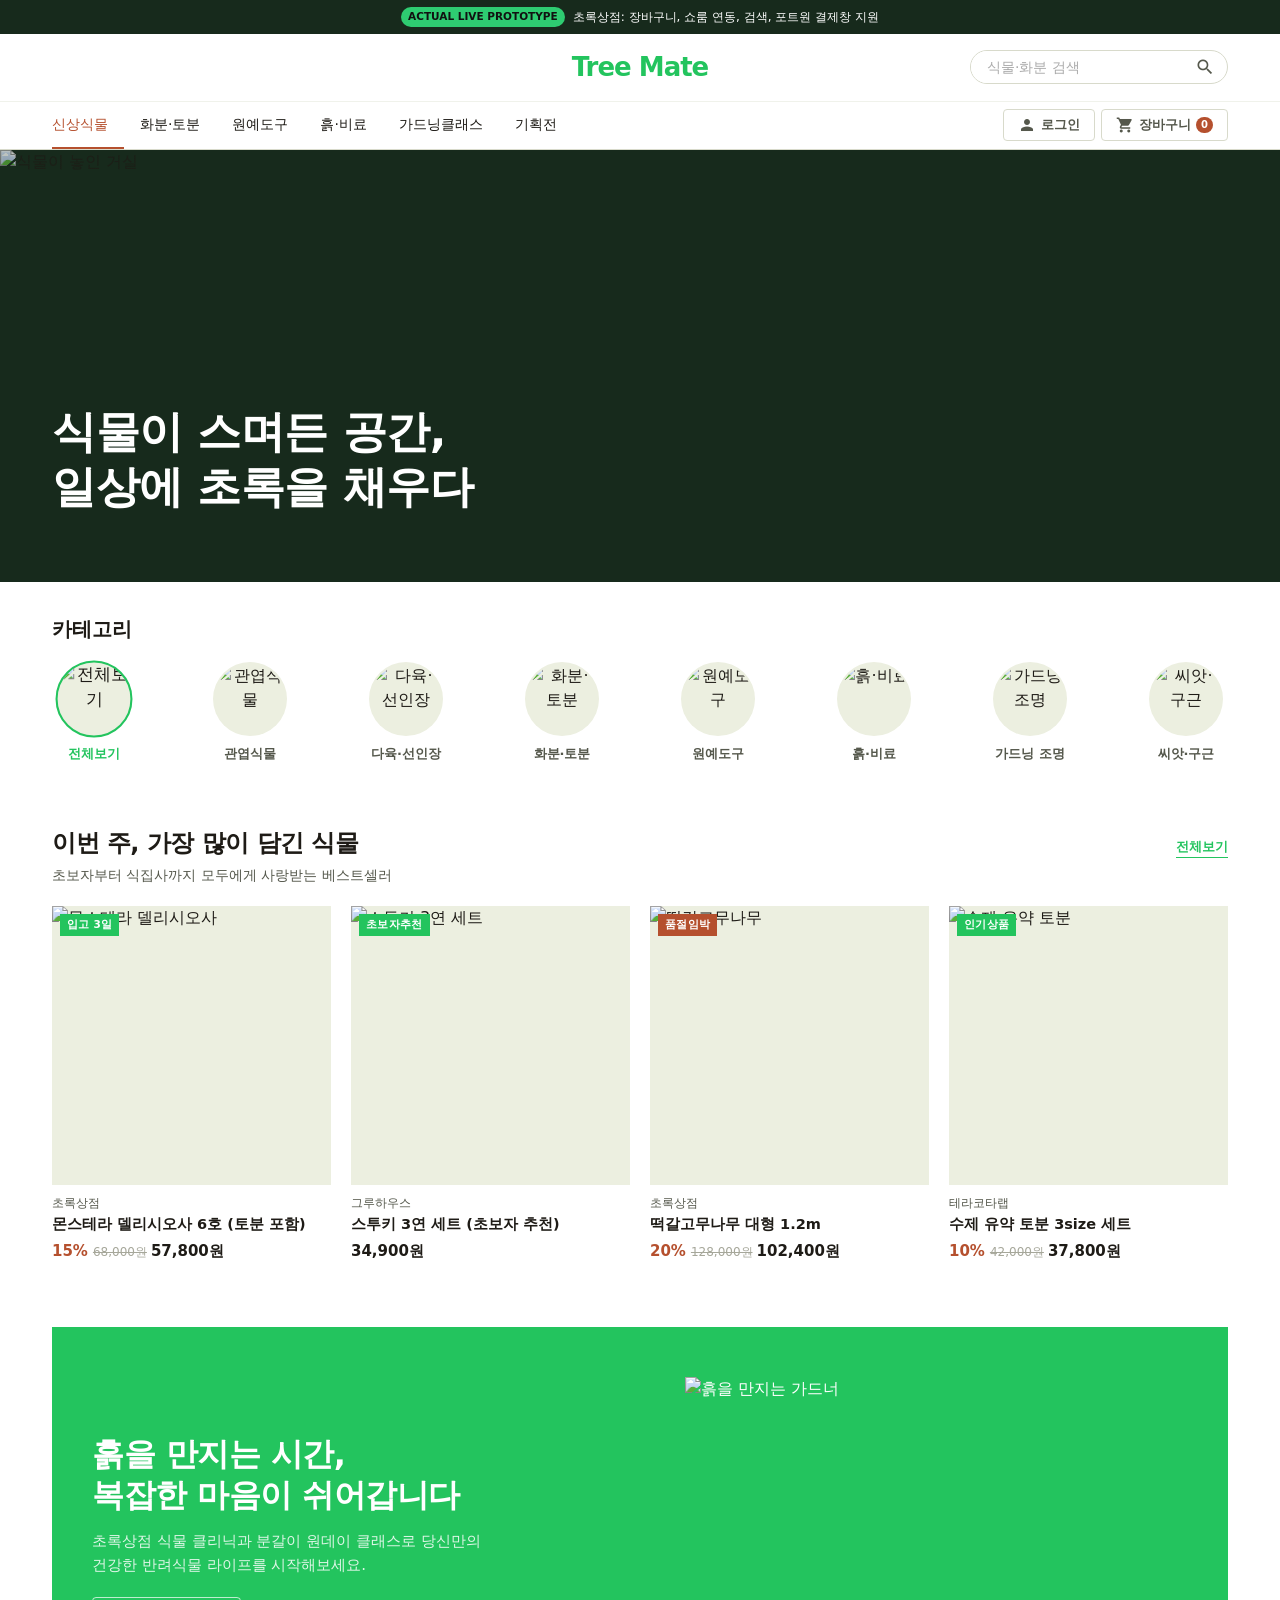
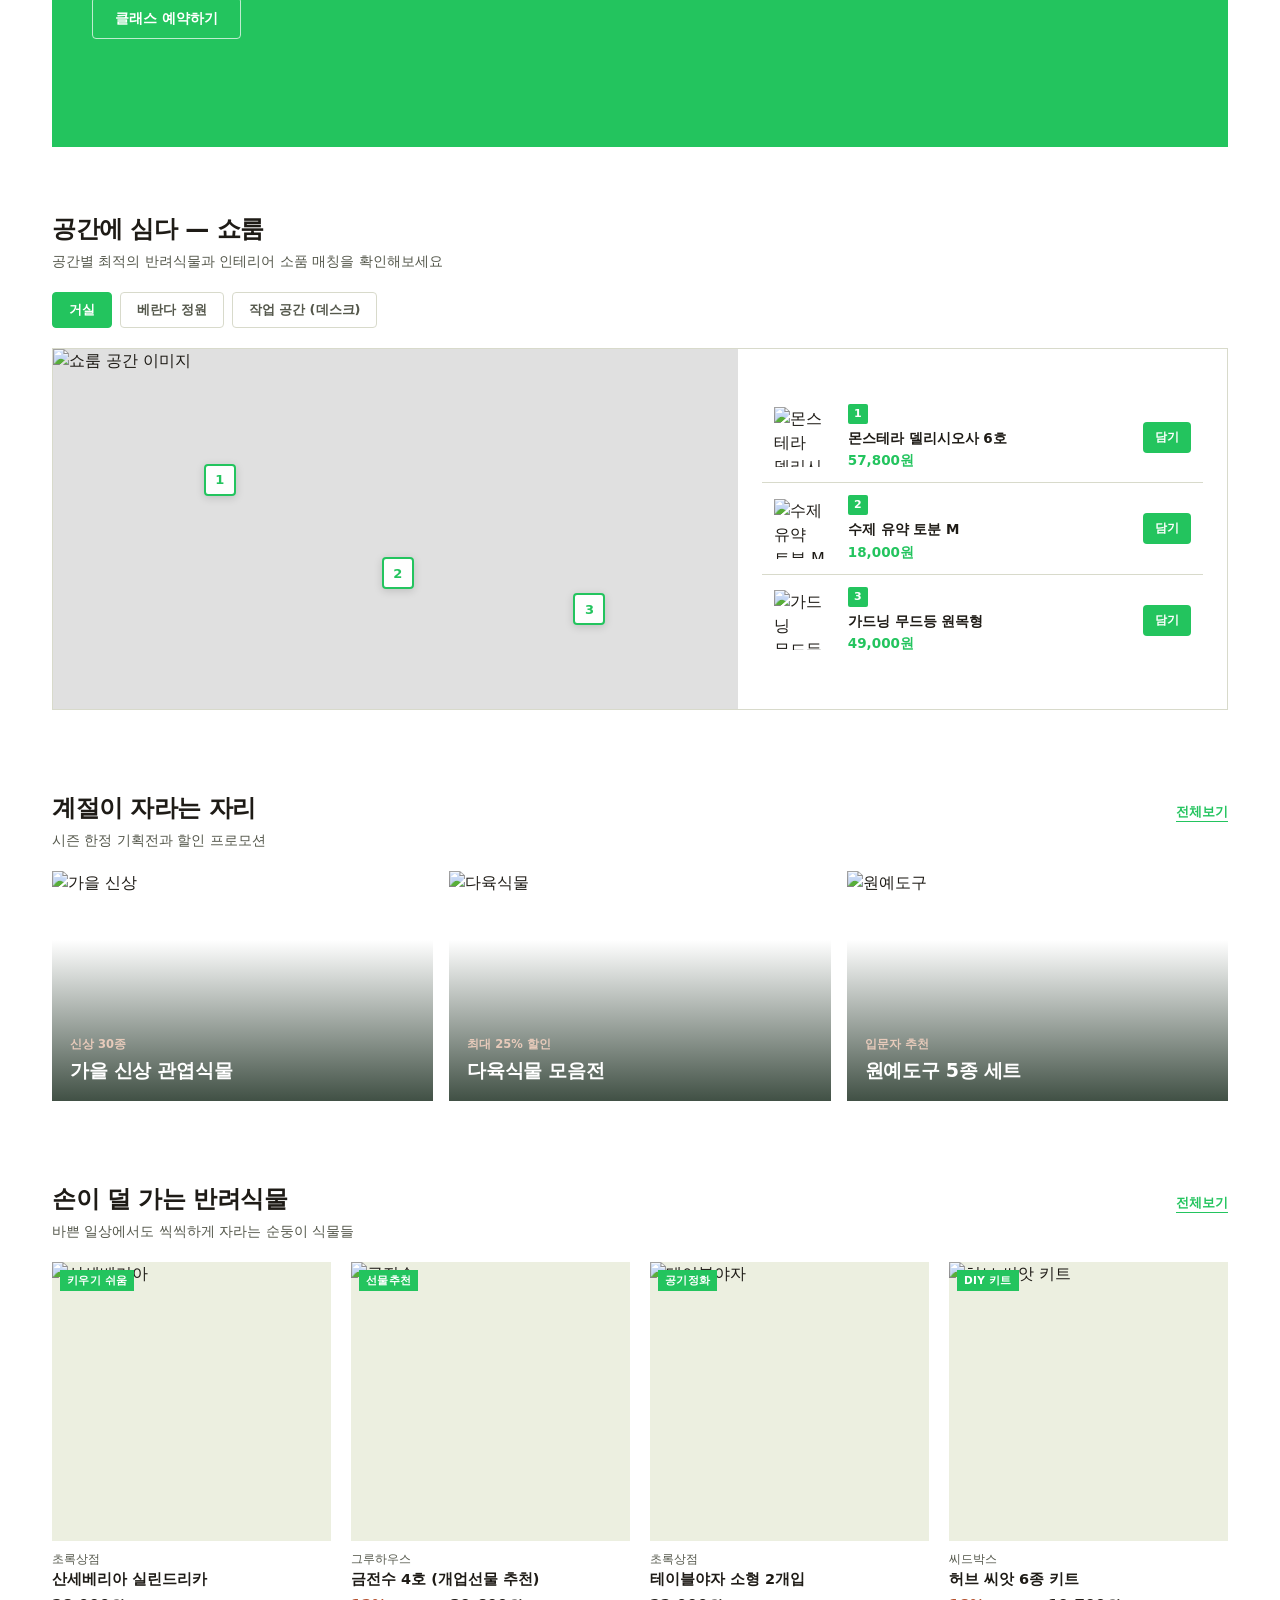
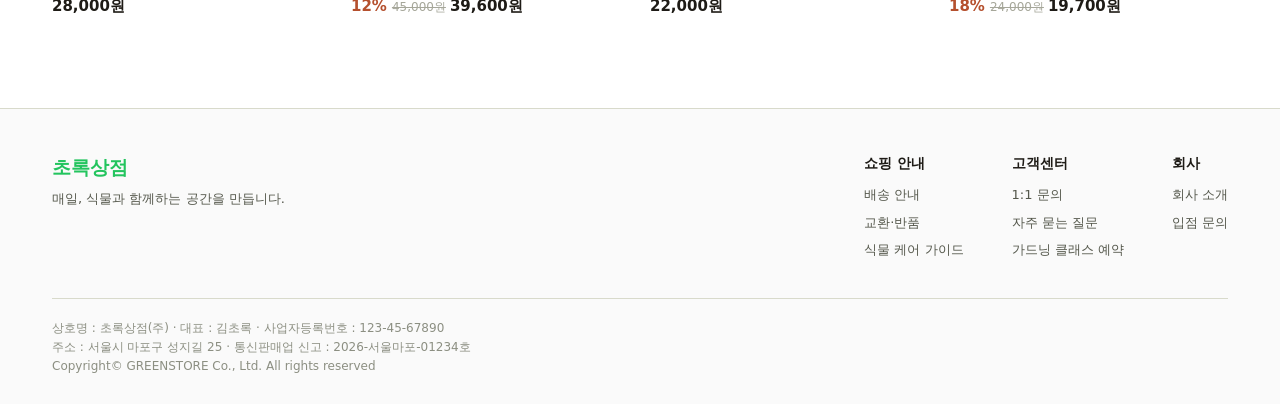
==== commit 69d14e2e: "웹문서 내용 수정" ====
--- a/index.html
+++ b/index.html
@@ -1199,7 +1199,7 @@
     <div class="wrap">
       <div class="main-bar-left"><!-- spacer --></div>
       <div class="main-logo" onclick="window.scrollTo({top:0, behavior:'smooth'})">
-        <span class="logo-text">초록상점</span>
+        <span class="logo-text">Tree Mate</span>
       </div>
       <div class="main-bar-right">
         <!-- 데스크탑 검색 입력창 -->
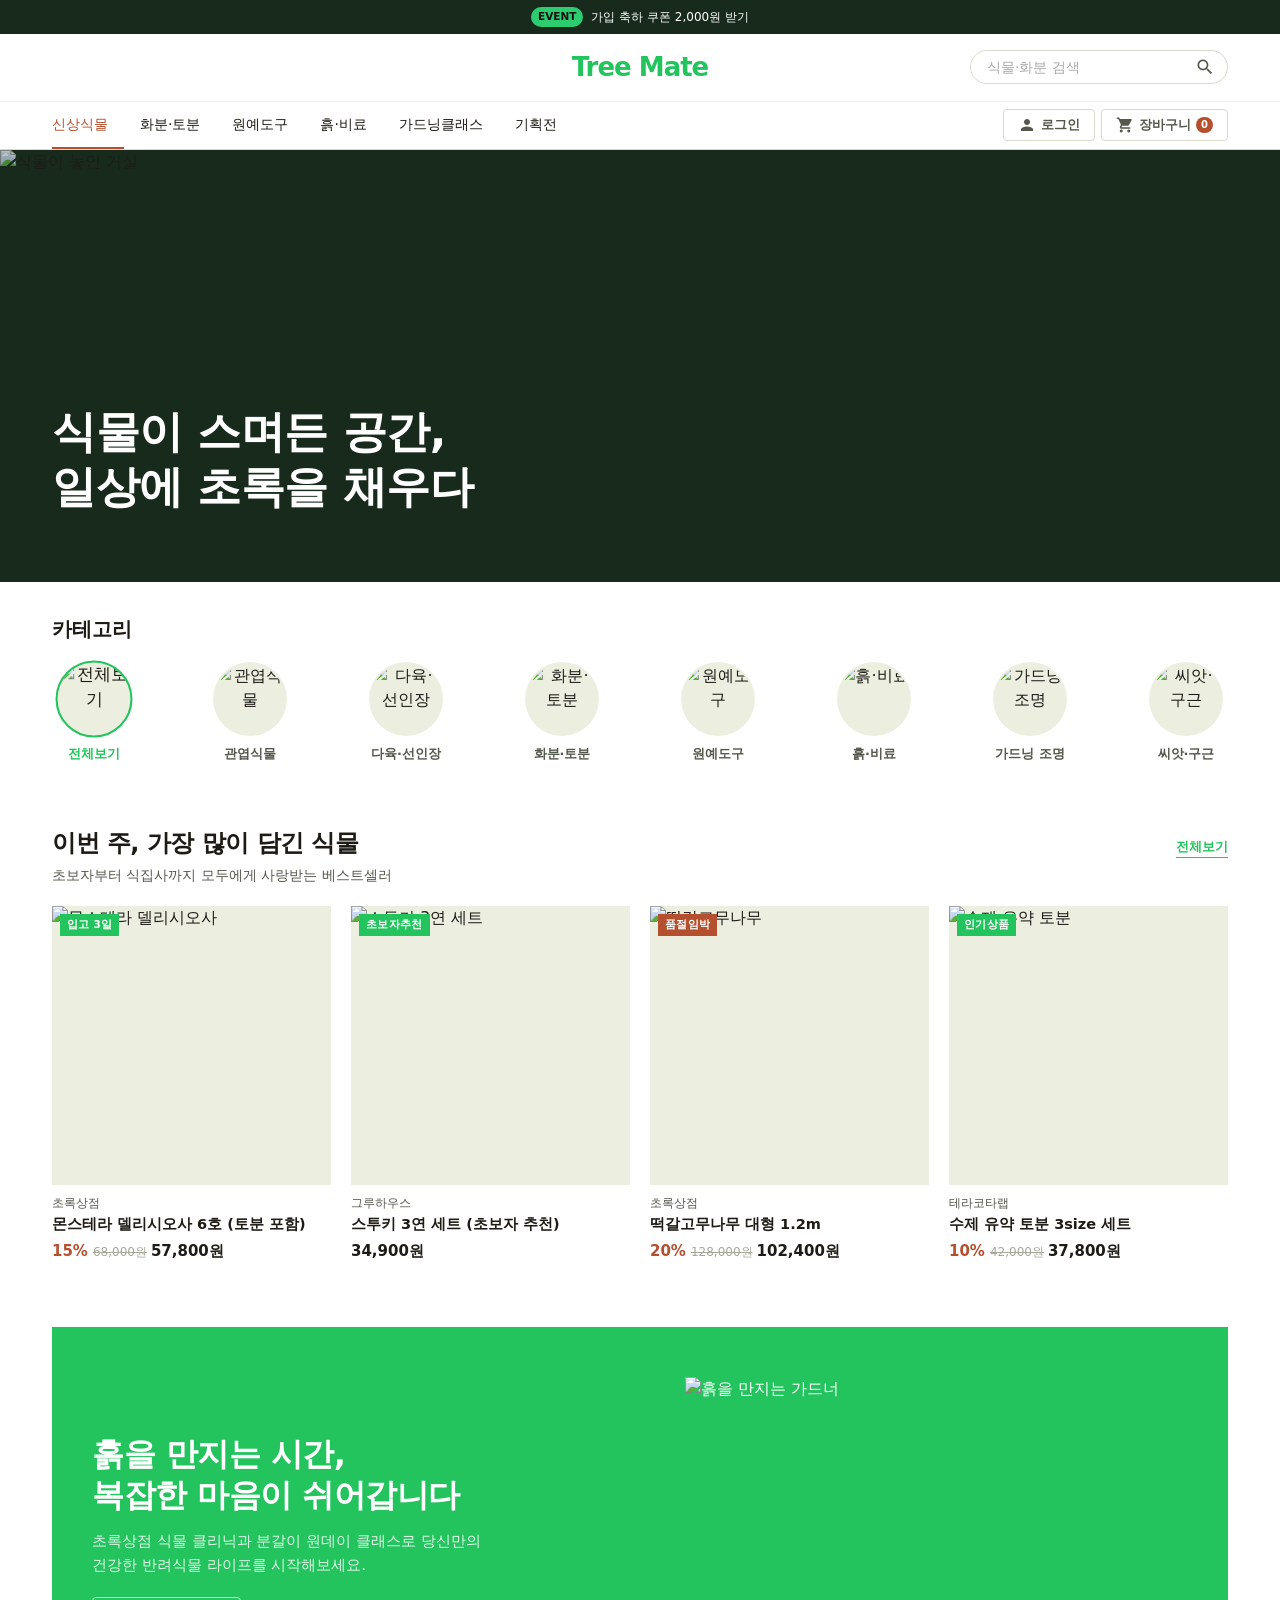
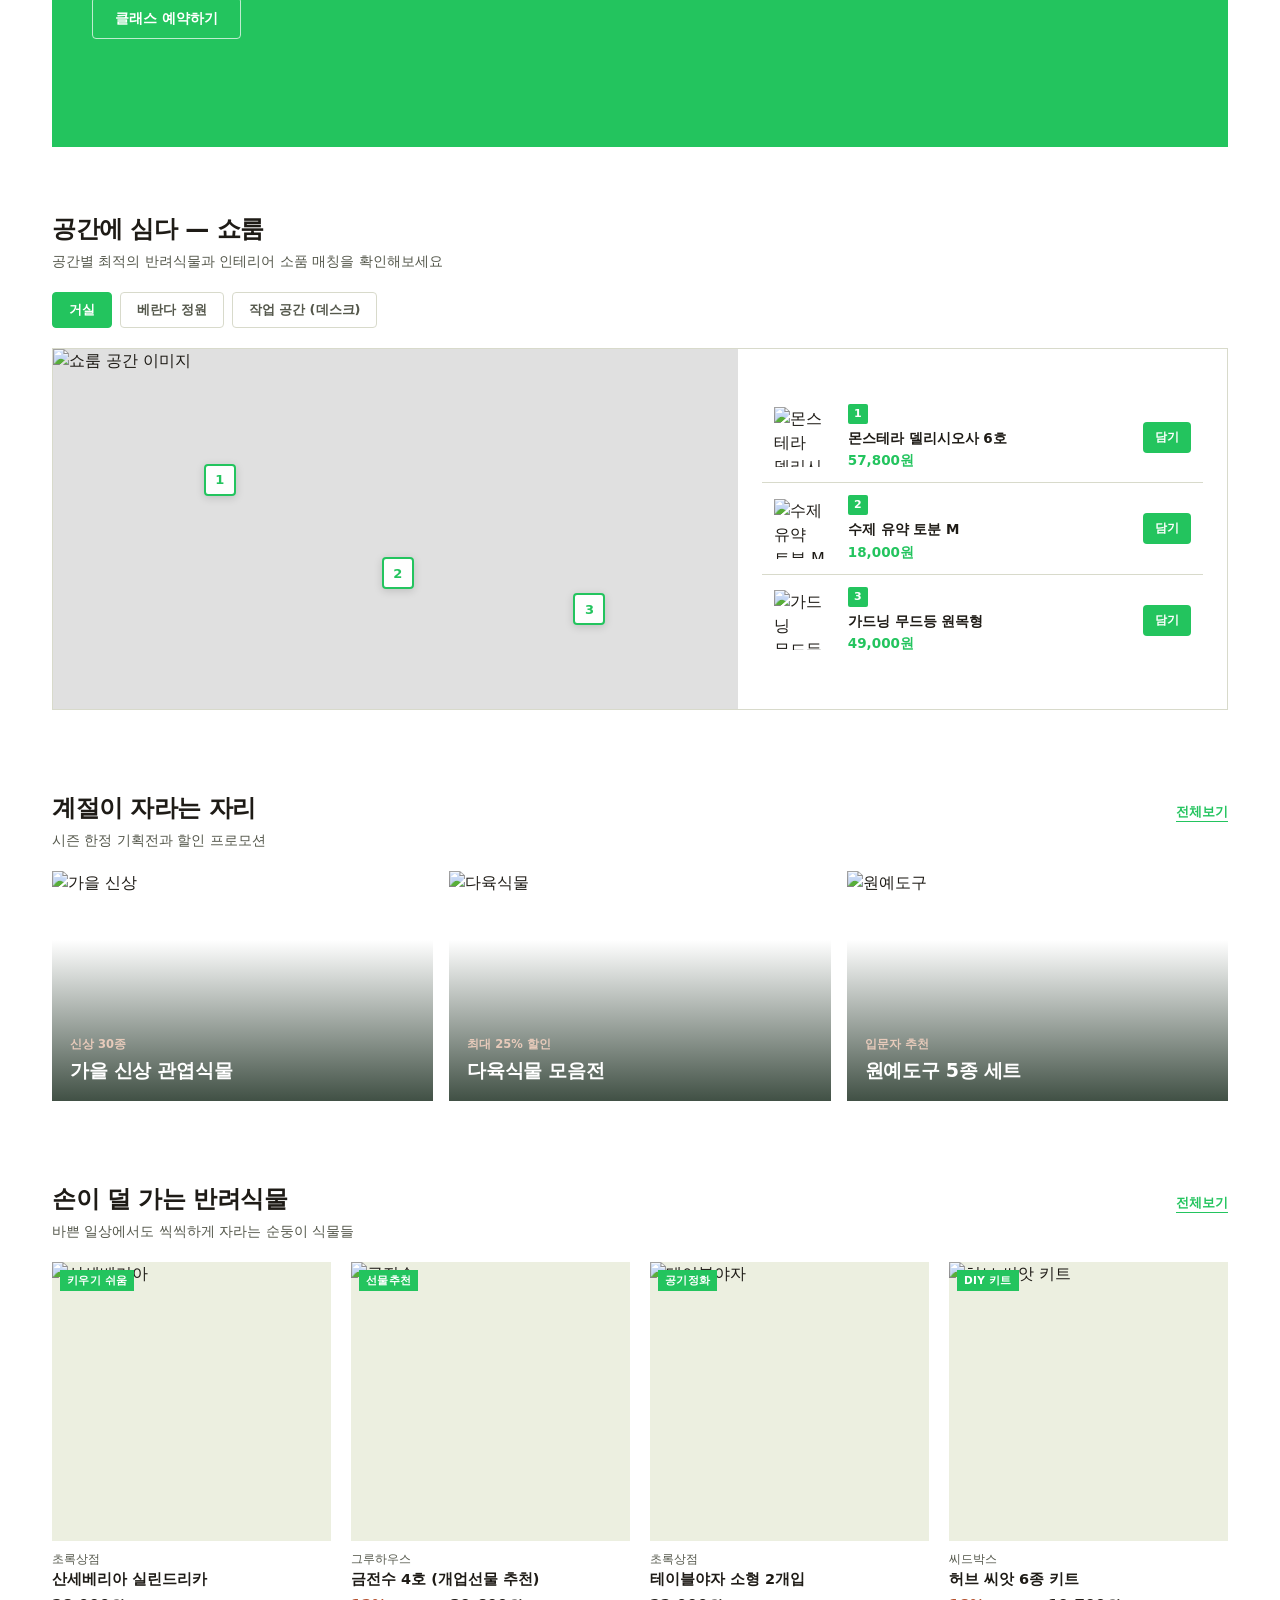
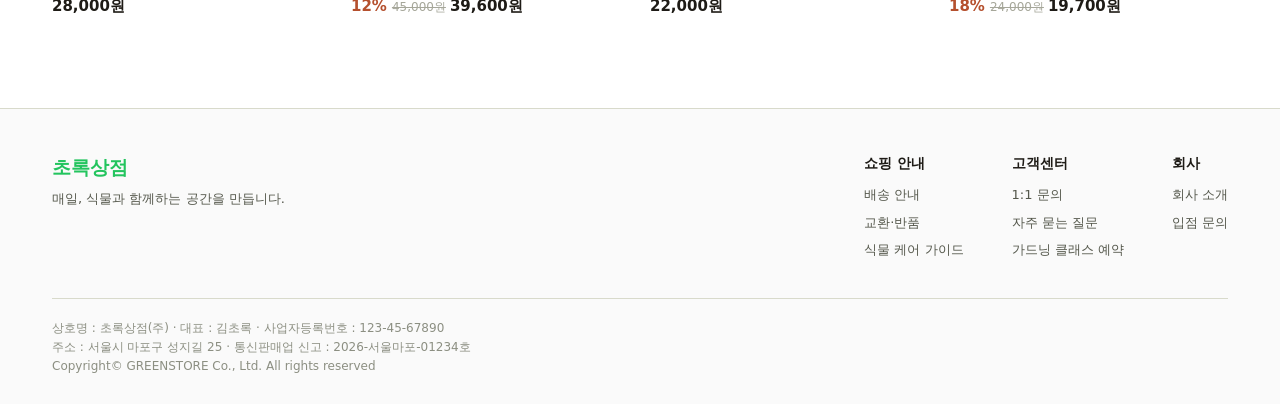
==== commit 21cefc13: "상단 배너 수정" ====
--- a/index.html
+++ b/index.html
@@ -1189,8 +1189,8 @@
 
 <!-- 실제 작동 확인 안내 배너 -->
 <div class="test-status-bar">
-  <span class="test-status-badge">ACTUAL LIVE PROTOTYPE</span>
-  <span>초록상점: 장바구니, 쇼룸 연동, 검색, 포트원 결제창 지원</span>
+  <span class="test-status-badge">EVENT</span>
+  <span>가입 축하 쿠폰 2,000원 받기</span>
 </div>
 
 <header class="site">
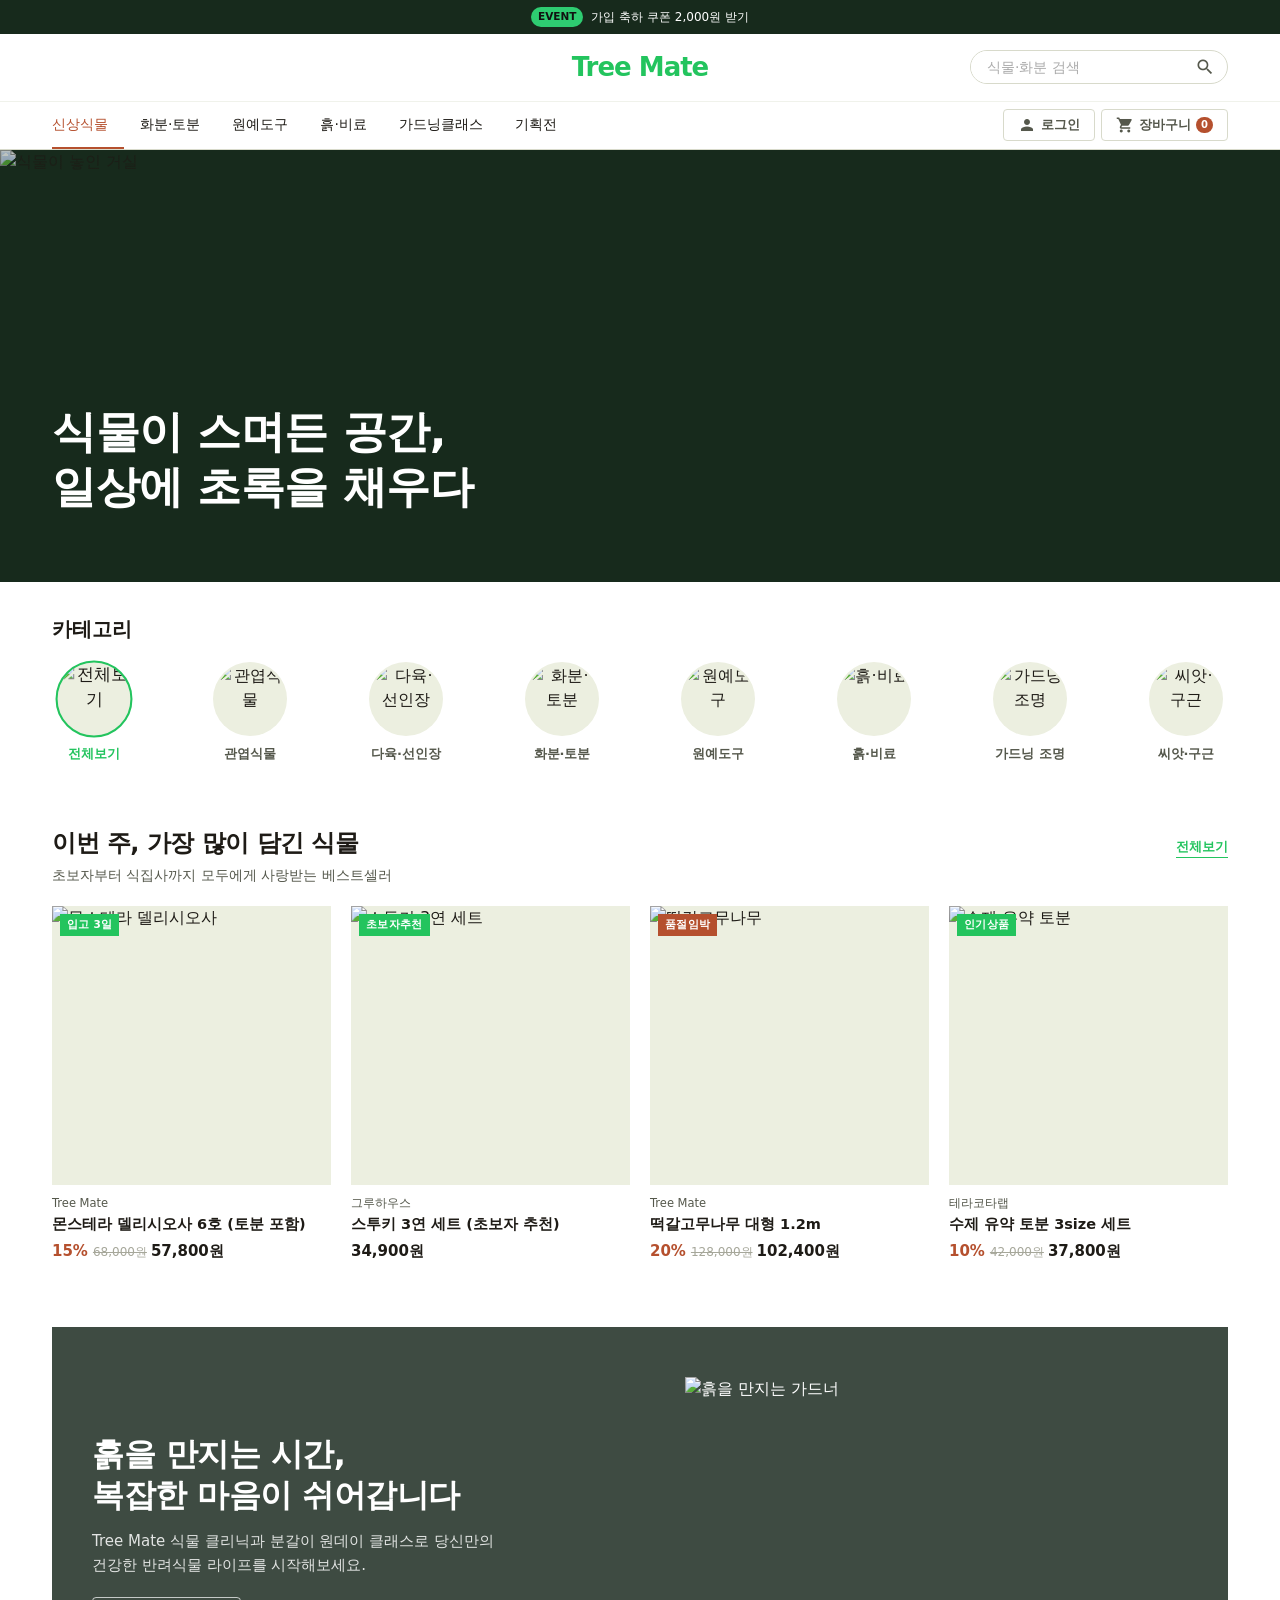
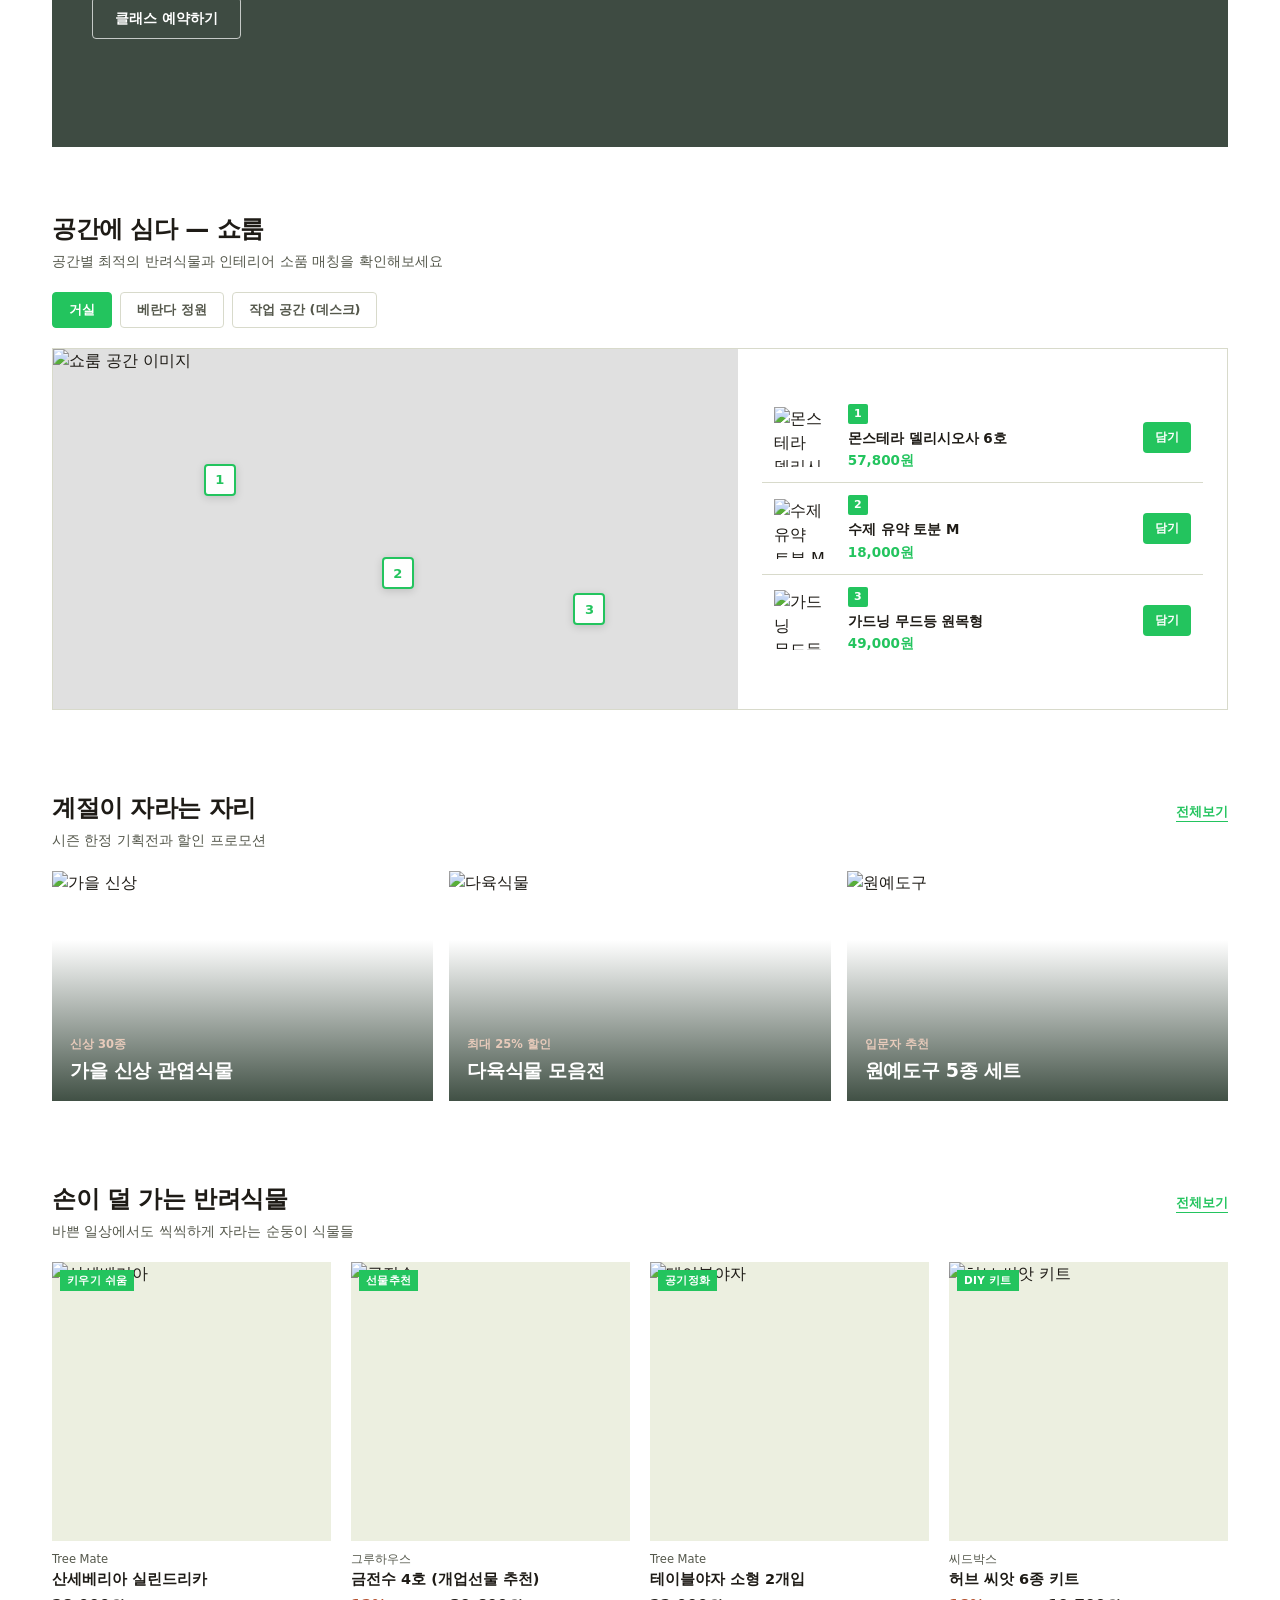
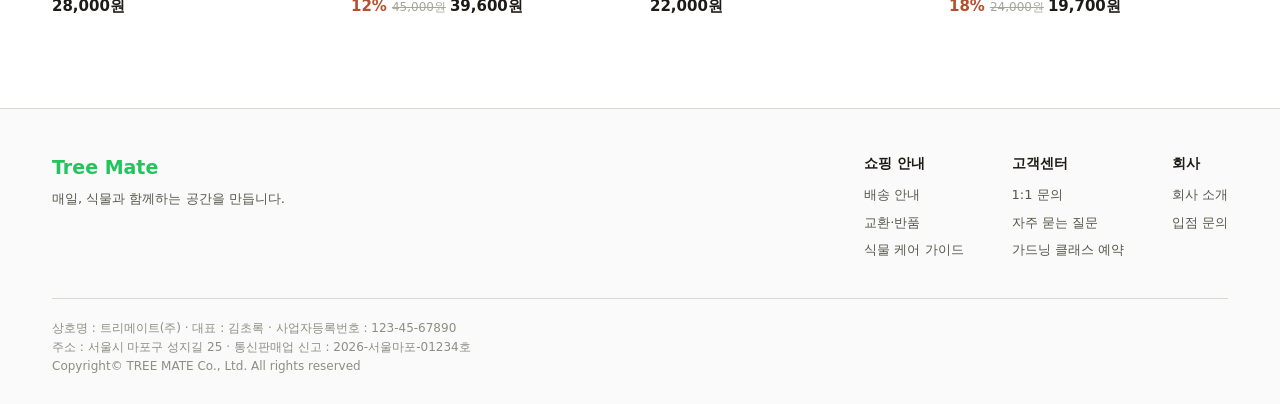
==== commit c9a9b760: "에디토리얼 배경 컬러 변경" ====
--- a/index.html
+++ b/index.html
@@ -3,1187 +3,14 @@
 <head>
 <meta charset="UTF-8">
 <meta name="viewport" content="width=device-width, initial-scale=1.0, maximum-scale=1.0, user-scalable=no">
-<title>초록상점 — 식물이 있는 일상</title>
+<title>트리메이트 — 식물이 있는 일상</title>
 <link rel="preconnect" href="https://fonts.googleapis.com">
 <link href="https://cdn.jsdelivr.net/gh/orioncactus/pretendard@v1.3.9/dist/web/static/pretendard.css" rel="stylesheet">
 <link href="https://fonts.googleapis.com/icon?family=Material+Icons" rel="stylesheet">
 <!-- 포트원(아임포트) 결제 SDK -->
 <script src="https://code.jquery.com/jquery-1.12.4.min.js"></script>
 <script src="https://cdn.iamport.kr/js/iamport.payment-1.2.0.js"></script>
-<style>
-  :root{
-    --base: #FFFFFF;
-    --base-warm: #ECEFE0;
-    --forest: #23c45e;
-    --forest-deep: #172A1C;
-    --clay: #B5502E;
-    --clay-soft: #E8CBBB;
-    --sage: #8A9A6E;
-    --ink: #1E1B16;
-    --ink-soft: #55584C;
-    --line: #D8DACB;
-    --white: #FFFFFF;
-    --radius-s: 4px;
-    --radius-m: 0px;
-    --sans: 'Pretendard', -apple-system, BlinkMacSystemFont, system-ui, Roboto, sans-serif;
-  }
-  *{box-sizing:border-box;-webkit-tap-highlight-color:transparent;}
-  html{scroll-behavior:smooth;}
-  body{
-    margin:0;
-    font-family:var(--sans);
-    color:var(--ink);
-    background:var(--base);
-    line-height:1.5;
-    word-break:keep-all;
-    overflow-wrap:break-word;
-  }
-  a{color:inherit;text-decoration:none;}
-  img{max-width:100%;display:block;}
-  button{font-family:inherit;cursor:pointer;border:none;background:none;padding:0;}
-  
-  .wrap{
-    max-width:1240px;
-    margin:0 auto;
-    padding:0 32px;
-  }
-  @media (max-width:960px){
-    .wrap{padding:0 20px;}
-  }
-  @media (max-width:560px){
-    .wrap{padding:0 16px;}
-  }
-
-  /* ---------- Header ---------- */
-  header.site{
-    background:#fff;
-    border-bottom:1px solid var(--line);
-    position:sticky;
-    top:0;
-    z-index:1000;
-  }
-
-  /* 메인 헤더 바 */
-  .main-bar .wrap{
-    display:grid;
-    grid-template-columns:1fr auto 1fr;
-    align-items:center;
-    padding-top:14px;
-    padding-bottom:14px;
-    gap:16px;
-  }
-  .main-bar-left{
-    display:flex;
-    align-items:center;
-  }
-  .main-logo{
-    text-align:center;
-    cursor:pointer;
-    display:block;
-  }
-  .main-logo .logo-text{
-    font-size:26px;
-    font-weight:800;
-    color:var(--forest);
-    letter-spacing:-1px;
-    display:block;
-  }
-  .main-bar-right{
-    display:flex;
-    align-items:center;
-    gap:10px;
-    justify-content:flex-end;
-  }
-
-  /* 알약형 검색창 */
-  .search-wrap-header{
-    display:flex;
-    align-items:center;
-    border:1.5px solid var(--line);
-    border-radius:999px;
-    overflow:hidden;
-    transition:border-color .2s;
-    background:#fff;
-  }
-  .search-wrap-header:focus-within{
-    border-color:var(--forest);
-  }
-  #headerSearchInput{
-    border:none;
-    outline:none;
-    padding:8px 16px;
-    font-size:14px;
-    font-family:inherit;
-    width:220px;
-    background:#fff;
-    color:var(--ink);
-  }
-  #headerSearchInput::placeholder{color:#aaa;}
-  .search-icon-btn{
-    background:none;
-    border:none;
-    cursor:pointer;
-    padding:6px 12px 6px 4px;
-    display:flex;
-    align-items:center;
-    color:var(--ink-soft);
-    transition:color .15s;
-  }
-  .search-icon-btn:hover{color:var(--forest);}
-  .search-icon-btn .material-icons{font-size:20px;}
-
-  /* 모바일 전용 헤더 액션 아이콘 (768px 이하 노출) */
-  .mobile-header-actions{
-    display:none;
-    align-items:center;
-    gap:4px;
-  }
-  .mobile-icon-btn{
-    width:38px;
-    height:38px;
-    display:flex;
-    align-items:center;
-    justify-content:center;
-    color:var(--forest);
-    position:relative;
-    border-radius:50%;
-  }
-  .mobile-icon-btn .material-icons{font-size:24px;}
-  .mobile-icon-btn:active{background:var(--base-warm);}
-
-  /* 카테고리 네비 바 */
-  .nav-row{
-    border-top:1px solid #f0f2eb;
-  }
-  .nav-row .wrap{
-    padding-top:0;
-    padding-bottom:0;
-  }
-  nav.primary{
-    display:flex;
-    align-items:center;
-    font-size:14px;
-    font-weight:500;
-  }
-  .nav-links{
-    display:flex;
-    align-items:center;
-    flex:1;
-    overflow-x:auto;
-    scrollbar-width:none;
-    -webkit-overflow-scrolling:touch;
-  }
-  .nav-links::-webkit-scrollbar{display:none;}
-  .nav-links a{
-    padding:12px 16px;
-    border-bottom:2px solid transparent;
-    transition:border-color .15s, color .15s;
-    white-space:nowrap;
-    display:inline-block;
-    color:var(--ink);
-    flex-shrink:0;
-  }
-  .nav-links a:first-child{padding-left:0;}
-  .nav-links a:hover, .nav-links a.active{
-    border-color:var(--clay);
-    color:var(--clay);
-  }
-
-  /* 네비 우측 버튼 */
-  .nav-actions{
-    display:flex;
-    align-items:center;
-    gap:6px;
-    margin-left:auto;
-    flex-shrink:0;
-  }
-  .nav-text-btn{
-    display:inline-flex;
-    align-items:center;
-    gap:5px;
-    font-size:13px;
-    font-weight:600;
-    color:var(--ink-soft);
-    background:none;
-    border:1px solid var(--line);
-    border-radius:var(--radius-s);
-    padding:6px 14px;
-    cursor:pointer;
-    font-family:inherit;
-    transition:border-color .15s, color .15s;
-  }
-  .nav-text-btn:hover{
-    border-color:var(--forest);
-    color:var(--forest);
-  }
-  .nav-text-btn .material-icons{font-size:18px;}
-  .cart-num{
-    background:var(--clay);
-    color:#fff;
-    font-size:10px;
-    font-weight:700;
-    border-radius:10px;
-    padding:0 5px;
-    min-width:16px;
-    height:16px;
-    display:inline-flex;
-    align-items:center;
-    justify-content:center;
-    line-height:1;
-  }
-
-  /* 모바일 헤더 반응형 레이아웃 */
-  @media (max-width:768px){
-    .main-bar .wrap{
-      display:flex;
-      justify-content:space-between;
-      align-items:center;
-      padding-top:10px;
-      padding-bottom:10px;
-      gap:8px;
-    }
-    .main-bar-left{display:none;}
-    .main-logo{text-align:left;}
-    .main-logo .logo-text{font-size:22px;}
-    .main-bar-right .search-wrap-header{display:none;} /* 모바일에서는 아이콘으로 대체 */
-    .mobile-header-actions{display:flex;}
-    .nav-actions{display:none;} /* 상단 모바일 아이콘으로 흡수 */
-    .nav-links a{padding:10px 14px; font-size:13.5px;}
-    .nav-links a:first-child{padding-left:4px;}
-  }
-
-  /* ---------- Hero ---------- */
-  .hero{
-    position:relative;
-    height:clamp(360px, 48vh, 520px);
-    overflow:hidden;
-    background:var(--forest-deep);
-  }
-  .hero img{
-    position:absolute;
-    inset:0;
-    width:100%;
-    height:100%;
-    object-fit:cover;
-    opacity:.85;
-  }
-  .hero::after{
-    content:'';
-    position:absolute;
-    inset:0;
-    background:linear-gradient(180deg, rgba(23,42,28,.15) 0%, rgba(23,42,28,.7) 100%);
-  }
-  .hero-content{
-    position:relative;
-    z-index:2;
-    height:100%;
-    display:flex;
-    flex-direction:column;
-    justify-content:flex-end;
-    padding:0 32px clamp(32px, 5vw, 56px);
-    max-width:1240px;
-    margin:0 auto;
-  }
-  .hero-eyebrow{
-    color:var(--clay-soft);
-    font-size:13px;
-    font-weight:600;
-    margin-bottom:8px;
-    letter-spacing:1px;
-  }
-  .hero h1{
-    font-weight:700;
-    font-size:clamp(24px, 4.5vw, 44px);
-    line-height:1.25;
-    color:var(--white);
-    margin:0 0 12px;
-    max-width:620px;
-    letter-spacing:-0.5px;
-  }
-  .hero p{
-    color:rgba(255,255,255,.9);
-    font-size:clamp(13.5px, 2.5vw, 16px);
-    max-width:480px;
-    margin:0 0 20px;
-    line-height:1.5;
-  }
-  .hero-cta{
-    display:inline-flex;
-    align-items:center;
-    gap:8px;
-    width:fit-content;
-    background:var(--clay);
-    color:var(--white);
-    font-weight:600;
-    font-size:14.5px;
-    padding:12px 24px;
-    border-radius:var(--radius-s);
-    transition:all .2s;
-  }
-  .hero-cta:hover{
-    background:#9c4324;
-    transform:translateY(-2px);
-  }
-  @media (max-width:560px){
-    .hero-content{padding-left:16px; padding-right:16px; padding-bottom:28px;}
-  }
-
-  /* ---------- Category rail ---------- */
-  .cat-rail{
-    padding:32px 0 12px;
-  }
-  .cat-rail h2{
-    font-size:20px;
-    font-weight:700;
-    margin:0 0 18px;
-    text-align:left;
-  }
-  .cat-list{
-    display:flex;
-    justify-content:space-between;
-    align-items:flex-start;
-    width:100%;
-    padding-bottom:10px;
-  }
-  @media (max-width:960px){
-    .cat-list{
-      overflow-x:auto;
-      gap:16px;
-      justify-content:flex-start;
-      scrollbar-width:none;
-      -webkit-overflow-scrolling:touch;
-      padding-bottom:12px;
-    }
-    .cat-list::-webkit-scrollbar{display:none;}
-  }
-  .cat-item{
-    flex:0 0 auto;
-    width:84px;
-    text-align:center;
-    cursor:pointer;
-  }
-  .cat-circle{
-    width:74px;
-    height:74px;
-    border-radius:50%;
-    margin:0 auto 8px;
-    background:var(--base-warm);
-    border:2.5px solid transparent;
-    overflow:hidden;
-    transition:border-color .2s, transform .2s;
-  }
-  .cat-item.active .cat-circle, .cat-item:hover .cat-circle{
-    border-color:var(--forest);
-    transform:scale(1.04);
-  }
-  .cat-circle img{
-    width:100%;
-    height:100%;
-    object-fit:cover;
-  }
-  .cat-item span{
-    font-size:13px;
-    font-weight:600;
-    color:var(--ink-soft);
-    display:block;
-    white-space:nowrap;
-  }
-  .cat-item.active span{
-    color:var(--forest);
-    font-weight:700;
-  }
-  @media (max-width:560px){
-    .cat-item{width:68px;}
-    .cat-circle{width:62px; height:62px;}
-    .cat-item span{font-size:12px;}
-  }
-
-  /* ---------- Section heading ---------- */
-  .section{
-    padding:40px 0;
-  }
-  @media (max-width:560px){
-    .section{padding:30px 0;}
-  }
-  .section-head{
-    display:flex;
-    align-items:baseline;
-    justify-content:space-between;
-    margin-bottom:20px;
-    gap:12px;
-  }
-  .section-head h2{
-    font-size:clamp(19px, 3.2vw, 24px);
-    font-weight:700;
-    margin:0;
-    letter-spacing:-0.5px;
-  }
-  .section-head p.sub{
-    margin:4px 0 0;
-    color:var(--ink-soft);
-    font-size:clamp(12.5px, 2.2vw, 14px);
-  }
-  .see-all{
-    font-size:13px;
-    font-weight:600;
-    color:var(--forest);
-    border-bottom:1px solid var(--forest);
-    cursor:pointer;
-    white-space:nowrap;
-    flex-shrink:0;
-  }
-  .see-all:hover{
-    color:var(--clay);
-    border-color:var(--clay);
-  }
-
-  /* ---------- Product grid ---------- */
-  .grid{
-    display:grid;
-    grid-template-columns:repeat(12,1fr);
-    gap:20px;
-  }
-  .grid .card{
-    grid-column:span 3;
-  }
-  @media (max-width:980px){
-    .grid .card{grid-column:span 6;}
-  }
-  @media (max-width:640px){
-    .grid{
-      grid-template-columns:repeat(2,1fr);
-      gap:12px;
-    }
-    .grid .card{
-      grid-column:span 1;
-    }
-  }
-
-  .card{
-    position:relative;
-    background:#fff;
-    border-radius:0;
-    transition:transform .2s ease;
-    display:flex;
-    flex-direction:column;
-  }
-  .card-img-wrap{
-    position:relative;
-    aspect-ratio:1/1;
-    border-radius:0;
-    overflow:hidden;
-    background:var(--base-warm);
-    margin-bottom:10px;
-    cursor:pointer;
-  }
-  .card-img-wrap img{
-    width:100%;
-    height:100%;
-    object-fit:cover;
-    transition:transform .35s ease;
-    border-radius:0;
-  }
-  .card:hover .card-img-wrap img{
-    transform:scale(1.05);
-  }
-  .badge{
-    position:absolute;
-    top:8px;
-    left:8px;
-    z-index:2;
-    background:var(--forest);
-    color:var(--white);
-    font-size:10.5px;
-    font-weight:600;
-    padding:3px 7px;
-    border-radius:0;
-    letter-spacing:0.3px;
-  }
-  .badge.alert{
-    background:var(--clay);
-  }
-  
-  /* Quick action button inside card (모바일에서는 상시 노출하여 터치 지원) */
-  .card-quick-cart{
-    position:absolute;
-    right:8px;
-    bottom:8px;
-    z-index:3;
-    background:rgba(255,255,255,0.92);
-    border:1px solid var(--line);
-    width:36px;
-    height:36px;
-    border-radius:4px;
-    display:flex;
-    align-items:center;
-    justify-content:center;
-    font-size:16px;
-    color:var(--forest);
-    opacity:0;
-    transform:translateY(6px);
-    transition:all .2s ease;
-  }
-  .card:hover .card-quick-cart{
-    opacity:1;
-    transform:translateY(0);
-  }
-  .card-quick-cart:hover{
-    background:var(--forest);
-    color:#fff;
-  }
-  .card-quick-cart .material-icons{
-    font-size:18px;
-    color:inherit;
-    line-height:1;
-  }
-  @media (max-width:768px){
-    .card-quick-cart{
-      opacity:1;
-      transform:translateY(0);
-      width:34px;
-      height:34px;
-      font-size:15px;
-      background:#fff;
-      box-shadow:0 2px 6px rgba(0,0,0,0.12);
-    }
-  }
-
-  .card-brand{
-    font-size:11.5px;
-    color:var(--ink-soft);
-    margin-bottom:2px;
-    font-weight:500;
-  }
-  .card-name{
-    font-size:clamp(13px, 2.4vw, 14.5px);
-    font-weight:600;
-    margin-bottom:6px;
-    line-height:1.35;
-    display:-webkit-box;
-    -webkit-line-clamp:2;
-    -webkit-box-orient:vertical;
-    overflow:hidden;
-    cursor:pointer;
-    transition:color .15s;
-  }
-  .card-name:hover{color:var(--forest);}
-  .card-price{
-    font-size:clamp(13.5px, 2.6vw, 15px);
-    margin-top:auto;
-  }
-  .card-price .discount{
-    color:var(--clay);
-    font-weight:700;
-    margin-right:5px;
-  }
-  .card-price .strike{
-    color:#A6A79A;
-    text-decoration:line-through;
-    font-size:12px;
-    margin-right:4px;
-  }
-  .card-price .final{
-    font-weight:700;
-    color:var(--ink);
-  }
-
-  /* ---------- Editorial banner strip ---------- */
-  .editorial{
-    background:var(--forest);
-    color:var(--white);
-    border-radius:0;
-    margin:24px 0;
-  }
-  .editorial .wrap-inner{
-    padding:50px 40px;
-  }
-  .editorial-grid{
-    display:grid;
-    grid-template-columns:1.1fr 1fr;
-    gap:40px;
-    align-items:center;
-  }
-  @media (max-width:860px){
-    .editorial-grid{grid-template-columns:1fr; gap:24px;}
-    .editorial .wrap-inner{padding:32px 20px;}
-  }
-  .editorial h2{
-    font-size:clamp(22px, 4vw, 32px);
-    font-weight:700;
-    line-height:1.3;
-    margin:0 0 12px;
-    letter-spacing:-0.5px;
-  }
-  .editorial p{
-    color:rgba(255,255,255,.85);
-    font-size:clamp(13.5px, 2.5vw, 15px);
-    max-width:420px;
-    margin:0 0 20px;
-    line-height:1.6;
-  }
-  .editorial-cta{
-    display:inline-block;
-    border:1px solid rgba(255,255,255,.7);
-    color:var(--white);
-    padding:10px 22px;
-    border-radius:var(--radius-s);
-    font-size:13.5px;
-    font-weight:600;
-    transition:all .2s;
-  }
-  .editorial-cta:hover{
-    background:#fff;
-    color:var(--forest);
-  }
-  .editorial img{
-    border-radius:0;
-    width:100%;
-    height:clamp(200px, 35vw, 320px);
-    object-fit:cover;
-  }
-
-  /* ---------- Shop the room (공간에 심다) ---------- */
-  .room{position:relative;}
-  .room-tabs{
-    display:flex;
-    gap:8px;
-    margin-bottom:16px;
-    overflow-x:auto;
-    scrollbar-width:none;
-    -webkit-overflow-scrolling:touch;
-    padding-bottom:4px;
-  }
-  .room-tabs::-webkit-scrollbar{display:none;}
-  .room-tab{
-    padding:8px 16px;
-    border-radius:4px;
-    font-size:13px;
-    font-weight:600;
-    border:1px solid var(--line);
-    color:var(--ink-soft);
-    cursor:pointer;
-    transition:all .2s ease;
-    white-space:nowrap;
-    flex-shrink:0;
-  }
-  .room-tab:hover{
-    border-color:var(--forest);
-    color:var(--forest);
-  }
-  .room-tab.active{
-    background:var(--forest);
-    color:var(--white);
-    border-color:var(--forest);
-  }
-
-  .room-body{
-    display:grid;
-    grid-template-columns:repeat(12,1fr);
-    border:1px solid var(--line);
-    background:#fff;
-  }
-  .room-photo{
-    grid-column:span 7;
-    position:relative;
-    min-height:360px;
-    background:#e0e0e0;
-  }
-  .room-list{
-    grid-column:span 5;
-    background:var(--white);
-    padding:20px 24px;
-    display:flex;
-    flex-direction:column;
-    justify-content:center;
-  }
-  @media (max-width:860px){
-    .room-photo, .room-list{grid-column:span 12;}
-    .room-photo{
-      min-height:auto;
-      aspect-ratio:4/3;
-    }
-    .room-list{padding:16px;}
-  }
-  .room-photo img{
-    width:100%;
-    height:100%;
-    object-fit:cover;
-    display:block;
-    transition:opacity .3s ease;
-  }
-  
-  /* Hotspot Interactive Pin */
-  .hotspot{
-    position:absolute;
-    width:32px;
-    height:32px;
-    border-radius:4px;
-    background:rgba(255,255,255,.96);
-    border:2px solid var(--forest);
-    display:flex;
-    align-items:center;
-    justify-content:center;
-    font-size:13px;
-    font-weight:800;
-    color:var(--forest);
-    cursor:pointer;
-    box-shadow:0 2px 8px rgba(0,0,0,0.15);
-    transition:transform .2s ease, background .2s ease, color .2s ease;
-    z-index:10;
-  }
-  .hotspot:hover, .hotspot.active{
-    transform:scale(1.15);
-    background:var(--forest);
-    color:#fff;
-  }
-  .hotspot-tooltip{
-    position:absolute;
-    bottom:36px;
-    left:50%;
-    transform:translateX(-50%);
-    background:rgba(23,42,28,0.92);
-    color:#fff;
-    padding:6px 12px;
-    font-size:11.5px;
-    font-weight:500;
-    white-space:nowrap;
-    pointer-events:none;
-    opacity:0;
-    transition:opacity .2s;
-    z-index:20;
-    border:1px solid rgba(255,255,255,0.2);
-  }
-  .hotspot:hover .hotspot-tooltip{opacity:1;}
-  @media (max-width:560px){
-    .hotspot-tooltip{display:none;} /* 모바일에서는 하단 리스트 하이라이트로 안내 */
-  }
-
-  .room-list-item{
-    display:flex;
-    gap:14px;
-    padding:12px;
-    border-bottom:1px solid var(--line);
-    cursor:pointer;
-    transition:all .2s ease;
-    align-items:center;
-  }
-  .room-list-item:last-child{border-bottom:none;}
-  .room-list-item:hover, .room-list-item.highlight{
-    background:var(--base-warm);
-  }
-  .room-list-item img{
-    width:60px;
-    height:60px;
-    object-fit:cover;
-    flex-shrink:0;
-  }
-  .room-list-item .item-num{
-    width:20px;
-    height:20px;
-    border-radius:2px;
-    background:var(--forest);
-    color:#fff;
-    font-size:11px;
-    font-weight:700;
-    display:flex;
-    align-items:center;
-    justify-content:center;
-    margin-bottom:4px;
-  }
-  .room-list-item .name{
-    font-size:13.5px;
-    font-weight:600;
-    margin-bottom:2px;
-  }
-  .room-list-item .price{
-    font-size:13.5px;
-    font-weight:700;
-    color:var(--forest);
-  }
-  .room-list-item .add-btn{
-    margin-left:auto;
-    background:var(--forest);
-    color:#fff;
-    padding:7px 12px;
-    border-radius:4px;
-    font-size:12px;
-    font-weight:600;
-    flex-shrink:0;
-    transition:background .15s;
-  }
-  .room-list-item .add-btn:hover{background:var(--clay);}
-
-  /* ---------- Promo grid ---------- */
-  .promo-grid{
-    display:grid;
-    grid-template-columns:repeat(12,1fr);
-    gap:16px;
-  }
-  .promo-card{
-    grid-column:span 4;
-    cursor:pointer;
-    position:relative;
-    overflow:hidden;
-    height:clamp(160px, 25vw, 230px);
-    transition:transform .2s ease;
-  }
-  @media (max-width:860px){
-    .promo-card{grid-column:span 12;}
-  }
-  .promo-card:hover{transform:translateY(-3px);}
-  .promo-card img{
-    width:100%;
-    height:100%;
-    object-fit:cover;
-    transition:transform .3s;
-  }
-  .promo-card:hover img{transform:scale(1.04);}
-  .promo-card::after{
-    content:'';
-    position:absolute;
-    inset:0;
-    background:linear-gradient(180deg, rgba(23,42,28,0) 30%, rgba(23,42,28,.82) 100%);
-  }
-  .promo-text{
-    position:absolute;
-    left:18px;
-    bottom:16px;
-    z-index:2;
-    color:var(--white);
-  }
-  .promo-text .tag{
-    font-size:11.5px;
-    color:var(--clay-soft);
-    font-weight:700;
-    margin-bottom:3px;
-    text-transform:uppercase;
-  }
-  .promo-text .title{
-    font-size:clamp(16px, 2.5vw, 19px);
-    font-weight:700;
-    letter-spacing:-0.3px;
-  }
-
-  /* ---------- Footer ---------- */
-  footer.site{
-    background:#FAFAFA;
-    color:var(--ink-soft);
-    padding:44px 0 28px;
-    margin-top:50px;
-    font-size:13px;
-    border-top:1px solid var(--line);
-  }
-  .footer-top{
-    display:flex;
-    justify-content:space-between;
-    flex-wrap:wrap;
-    gap:28px;
-    margin-bottom:30px;
-  }
-  .footer-logo{
-    font-size:19px;
-    font-weight:700;
-    color:var(--forest);
-    margin-bottom:8px;
-  }
-  .footer-cols{
-    display:flex;
-    gap:48px;
-    flex-wrap:wrap;
-  }
-  @media (max-width:640px){
-    .footer-cols{
-      display:grid;
-      grid-template-columns:repeat(2,1fr);
-      gap:24px;
-      width:100%;
-    }
-  }
-  .footer-col h4{
-    color:var(--ink);
-    font-size:13.5px;
-    font-weight:700;
-    margin:0 0 12px;
-  }
-  .footer-col a{
-    display:block;
-    margin-bottom:8px;
-    color:var(--ink-soft);
-    transition:color .15s;
-    cursor:pointer;
-  }
-  .footer-col a:hover{color:var(--forest);}
-  .footer-bottom{
-    border-top:1px solid var(--line);
-    padding-top:20px;
-    color:#8C8F82;
-    line-height:1.6;
-    font-size:12px;
-  }
-
-  /* ---------- Toast Message ---------- */
-  #toast{
-    position:fixed;
-    bottom:24px;
-    left:50%;
-    transform:translateX(-50%) translateY(100px);
-    background:rgba(23,42,28,0.95);
-    color:#fff;
-    padding:12px 20px;
-    border-radius:4px;
-    font-size:13.5px;
-    font-weight:500;
-    z-index:9999;
-    display:flex;
-    align-items:center;
-    gap:8px;
-    opacity:0;
-    pointer-events:none;
-    transition:transform .3s cubic-bezier(0.16,1,0.3,1), opacity .3s ease;
-    max-width:90vw;
-    text-align:center;
-  }
-  #toast.show{
-    transform:translateX(-50%) translateY(0);
-    opacity:1;
-  }
-
-  /* ---------- Cart Drawer ---------- */
-  .drawer-overlay{
-    position:fixed;
-    inset:0;
-    background:rgba(0,0,0,0.5);
-    z-index:2000;
-    opacity:0;
-    pointer-events:none;
-    transition:opacity .3s ease;
-  }
-  .drawer-overlay.open{
-    opacity:1;
-    pointer-events:auto;
-  }
-  .cart-drawer{
-    position:fixed;
-    top:0;
-    right:0;
-    width:100%;
-    max-width:420px;
-    height:100%;
-    background:#fff;
-    z-index:2001;
-    transform:translateX(100%);
-    transition:transform .3s cubic-bezier(0.16,1,0.3,1);
-    display:flex;
-    flex-direction:column;
-    border-left:1px solid var(--line);
-  }
-  @media (max-width:540px){
-    .cart-drawer{max-width:100%;}
-  }
-  .cart-drawer.open{
-    transform:translateX(0);
-  }
-  .drawer-head{
-    display:flex;
-    align-items:center;
-    justify-content:space-between;
-    padding:18px 20px;
-    border-bottom:1px solid var(--line);
-  }
-  .drawer-head h3{
-    margin:0;
-    font-size:17px;
-    font-weight:700;
-    color:var(--forest);
-  }
-  .drawer-close{
-    font-size:26px;
-    color:var(--ink-soft);
-    line-height:1;
-    padding:4px;
-  }
-  .cart-items{
-    flex:1;
-    overflow-y:auto;
-    padding:16px 20px;
-    -webkit-overflow-scrolling:touch;
-  }
-  .cart-empty{
-    text-align:center;
-    padding:60px 0;
-    color:var(--ink-soft);
-    font-size:14px;
-  }
-  .cart-item-row{
-    display:flex;
-    gap:12px;
-    padding:12px 0;
-    border-bottom:1px solid var(--line);
-    align-items:center;
-  }
-  .cart-item-row img{
-    width:56px;
-    height:56px;
-    object-fit:cover;
-  }
-  .cart-item-info{flex:1;}
-  .cart-item-name{
-    font-size:13.5px;
-    font-weight:600;
-    margin-bottom:3px;
-  }
-  .cart-item-price{
-    font-size:13px;
-    font-weight:700;
-    color:var(--forest);
-  }
-  .cart-qty-ctrl{
-    display:flex;
-    align-items:center;
-    gap:6px;
-    margin-top:6px;
-  }
-  .qty-btn{
-    width:28px;
-    height:28px;
-    border:1px solid var(--line);
-    border-radius:4px;
-    display:flex;
-    align-items:center;
-    justify-content:center;
-    font-weight:600;
-    background:#FAFAFA;
-  }
-  .cart-del{
-    color:#aaa;
-    font-size:20px;
-    padding:6px;
-  }
-  .cart-del:hover{color:var(--clay);}
-  .drawer-foot{
-    padding:18px 20px;
-    border-top:1px solid var(--line);
-    background:#FAFAFA;
-  }
-  .cart-total-row{
-    display:flex;
-    justify-content:space-between;
-    font-size:15px;
-    font-weight:700;
-    margin-bottom:14px;
-  }
-  .cart-checkout-btn{
-    width:100%;
-    background:var(--forest);
-    color:#fff;
-    padding:14px;
-    border-radius:4px;
-    font-size:15px;
-    font-weight:700;
-    text-align:center;
-    transition:background .15s;
-  }
-  .cart-checkout-btn:hover{background:var(--forest-deep);}
-
-  /* ---------- Modals ---------- */
-  .modal-overlay{
-    position:fixed;
-    inset:0;
-    background:rgba(0,0,0,0.6);
-    z-index:3000;
-    display:none;
-    align-items:center;
-    justify-content:center;
-    padding:16px;
-    backdrop-filter:blur(3px);
-  }
-  .modal-overlay.open{display:flex;}
-  .modal-card{
-    background:#fff;
-    max-width:760px;
-    width:100%;
-    position:relative;
-    border:1px solid var(--line);
-    max-height:90vh;
-    overflow-y:auto;
-    animation:popIn .22s cubic-bezier(0.16,1,0.3,1);
-    -webkit-overflow-scrolling:touch;
-  }
-  @keyframes popIn{
-    from{opacity:0; transform:scale(0.96);}
-    to{opacity:1; transform:scale(1);}
-  }
-  .modal-close{
-    position:absolute;
-    top:14px;
-    right:16px;
-    font-size:26px;
-    color:#666;
-    z-index:10;
-    padding:4px;
-  }
-
-  /* Search Modal */
-  .search-modal-card{
-    max-width:540px;
-    padding:24px 20px;
-  }
-  .search-input-box{
-    display:flex;
-    border-bottom:2px solid var(--forest);
-    padding-bottom:8px;
-    margin-bottom:16px;
-  }
-  .search-input-box input{
-    width:100%;
-    border:none;
-    outline:none;
-    font-size:16px;
-    font-family:inherit;
-  }
-  .search-results{
-    max-height:50vh;
-    overflow-y:auto;
-    -webkit-overflow-scrolling:touch;
-  }
-  .search-item{
-    display:flex;
-    align-items:center;
-    gap:12px;
-    padding:10px 0;
-    border-bottom:1px solid var(--line);
-    cursor:pointer;
-  }
-  .search-item:hover{background:var(--base-warm);}
-  .search-item img{
-    width:48px;
-    height:48px;
-    object-fit:cover;
-  }
-
-  /* Test Banner Notification */
-  .test-status-bar{
-    background:var(--forest-deep);
-    color:#fff;
-    font-size:12px;
-    padding:7px 14px;
-    text-align:center;
-    font-weight:500;
-    display:flex;
-    align-items:center;
-    justify-content:center;
-    gap:8px;
-    flex-wrap:wrap;
-  }
-  .test-status-badge{
-    background:#2ecc71;
-    color:#111;
-    font-weight:700;
-    padding:2px 7px;
-    border-radius:10px;
-    font-size:10.5px;
-  }
-</style>
+<link rel="stylesheet" href="style.css">
 </head>
 <body>
 
@@ -1316,7 +143,7 @@
           <img src="https://images.unsplash.com/photo-1520412099551-62b6bafeb5bb?q=80&w=600&auto=format&fit=crop" alt="몬스테라 델리시오사">
           <button class="card-quick-cart" onclick="event.stopPropagation(); addToCart('p1', '몬스테라 델리시오사 6호 (토분 포함)', 57800, 'https://images.unsplash.com/photo-1520412099551-62b6bafeb5bb?q=80&w=600&auto=format&fit=crop')" title="장바구니 담기"><span class="material-icons">shopping_cart</span></button>
         </div>
-        <div class="card-brand">초록상점</div>
+        <div class="card-brand">Tree Mate</div>
         <div class="card-name" onclick="openQuickView('p1')">몬스테라 델리시오사 6호 (토분 포함)</div>
         <div class="card-price"><span class="discount">15%</span><span class="strike">68,000원</span><span class="final">57,800원</span></div>
       </div>
@@ -1338,7 +165,7 @@
           <img src="https://images.unsplash.com/photo-1463320726281-696a485928c7?q=80&w=600&auto=format&fit=crop" alt="떡갈고무나무">
           <button class="card-quick-cart" onclick="event.stopPropagation(); addToCart('p3', '떡갈고무나무 대형 1.2m', 102400, 'https://images.unsplash.com/photo-1463320726281-696a485928c7?q=80&w=600&auto=format&fit=crop')" title="장바구니 담기"><span class="material-icons">shopping_cart</span></button>
         </div>
-        <div class="card-brand">초록상점</div>
+        <div class="card-brand">Tree Mate</div>
         <div class="card-name" onclick="openQuickView('p3')">떡갈고무나무 대형 1.2m</div>
         <div class="card-price"><span class="discount">20%</span><span class="strike">128,000원</span><span class="final">102,400원</span></div>
       </div>
@@ -1362,7 +189,7 @@
       <div class="editorial-grid">
         <div>
           <h2>흙을 만지는 시간,<br>복잡한 마음이 쉬어갑니다</h2>
-          <p>초록상점 식물 클리닉과 분갈이 원데이 클래스로 당신만의 건강한 반려식물 라이프를 시작해보세요.</p>
+          <p>Tree Mate 식물 클리닉과 분갈이 원데이 클래스로 당신만의 건강한 반려식물 라이프를 시작해보세요.</p>
           <a class="editorial-cta" onclick="showToast('가드닝 클래스는 매주 토요일 진행됩니다.')">클래스 예약하기</a>
         </div>
         <div>
@@ -1447,7 +274,7 @@
           <img src="https://images.unsplash.com/photo-1459156212016-c812468e2115?q=80&w=600&auto=format&fit=crop" alt="산세베리아">
           <button class="card-quick-cart" onclick="event.stopPropagation(); addToCart('p5', '산세베리아 실린드리카', 28000, 'https://images.unsplash.com/photo-1459156212016-c812468e2115?q=80&w=600&auto=format&fit=crop')"><span class="material-icons">shopping_cart</span></button>
         </div>
-        <div class="card-brand">초록상점</div>
+        <div class="card-brand">Tree Mate</div>
         <div class="card-name" onclick="openQuickView('p5')">산세베리아 실린드리카</div>
         <div class="card-price"><span class="final">28,000원</span></div>
       </div>
@@ -1469,7 +296,7 @@
           <img src="https://images.unsplash.com/photo-1463154545680-d59320fd685d?q=80&w=600&auto=format&fit=crop" alt="테이블야자">
           <button class="card-quick-cart" onclick="event.stopPropagation(); addToCart('p7', '테이블야자 소형 2개입', 22000, 'https://images.unsplash.com/photo-1463154545680-d59320fd685d?q=80&w=600&auto=format&fit=crop')"><span class="material-icons">shopping_cart</span></button>
         </div>
-        <div class="card-brand">초록상점</div>
+        <div class="card-brand">Tree Mate</div>
         <div class="card-name" onclick="openQuickView('p7')">테이블야자 소형 2개입</div>
         <div class="card-price"><span class="final">22,000원</span></div>
       </div>
@@ -1493,7 +320,7 @@
   <div class="wrap">
     <div class="footer-top">
       <div>
-        <div class="footer-logo">초록상점</div>
+        <div class="footer-logo">Tree Mate</div>
         <div>매일, 식물과 함께하는 공간을 만듭니다.</div>
       </div>
       <div class="footer-cols">
@@ -1511,15 +338,15 @@
         </div>
         <div class="footer-col">
           <h4>회사</h4>
-          <a onclick="showToast('초록상점 브랜드 소개')">회사 소개</a>
+          <a onclick="showToast('Tree Mate 브랜드 소개')">회사 소개</a>
           <a onclick="showToast('입점 제휴 문의: partner@greenstore.kr')">입점 문의</a>
         </div>
       </div>
     </div>
     <div class="footer-bottom">
-      상호명 : 초록상점(주) · 대표 : 김초록 · 사업자등록번호 : 123-45-67890<br>
+      상호명 : 트리메이트(주) · 대표 : 김초록 · 사업자등록번호 : 123-45-67890<br>
       주소 : 서울시 마포구 성지길 25 · 통신판매업 신고 : 2026-서울마포-01234호<br>
-      Copyright© GREENSTORE Co., Ltd. All rights reserved
+      Copyright© TREE MATE Co., Ltd. All rights reserved
     </div>
   </div>
 </footer>
@@ -1566,7 +393,7 @@
 <div class="modal-overlay" id="loginModal">
   <div class="modal-card search-modal-card" style="max-width:400px; text-align:center;">
     <button class="modal-close" onclick="closeModal('loginModal')">&times;</button>
-    <h3 style="margin:0 0 8px; font-size:20px; color:var(--forest);">초록상점 로그인</h3>
+    <h3 style="margin:0 0 8px; font-size:20px; color:var(--forest);">Tree Mate 로그인</h3>
     <p style="font-size:13px; color:var(--ink-soft); margin-bottom:20px;">초록빛 일상을 함께 기록해보세요</p>
     <input type="email" placeholder="이메일 주소" style="width:100%; padding:12px; margin-bottom:12px; border:1px solid var(--line); border-radius:4px; font-family:inherit; font-size:14px;">
     <input type="password" placeholder="비밀번호" style="width:100%; padding:12px; margin-bottom:18px; border:1px solid var(--line); border-radius:4px; font-family:inherit; font-size:14px;">
@@ -1574,506 +401,7 @@
   </div>
 </div>
 
-<script>
-  /* ==========================================================================
-     데이터베이스 및 상태 관리
-     ========================================================================== */
-  const PRODUCTS = {
-    'p1': {
-      id: 'p1', name: '몬스테라 델리시오사 6호 (토분 포함)', price: 57800, brand: '초록상점', category: '관엽식물',
-      img: 'https://images.unsplash.com/photo-1520412099551-62b6bafeb5bb?q=80&w=600&auto=format&fit=crop',
-      desc: '넓고 독특한 잎 찢어짐이 매력적인 플랜테리어의 정석 식물입니다. 공기정화 능력이 뛰어나며 실내 적응력이 우수합니다.',
-      care: '물주기: 겉흙이 2~3cm 말랐을 때 듬뿍 관수 | 채광: 직사광선 피한 은은한 반양지'
-    },
-    'p2': {
-      id: 'p2', name: '스투키 3연 세트 (초보자 추천)', price: 34900, brand: '그루하우스', category: '다육·선인장',
-      img: 'https://images.unsplash.com/photo-1509937528035-ad76254b0356?q=80&w=600&auto=format&fit=crop',
-      desc: '전자파 차단과 야간 음이온 방출로 침실이나 책상 위에 두기 가장 좋은 다육 식물입니다. 물을 자주 주지 않아도 잘 자랍니다.',
-      care: '물주기: 한 달에 한 번 소량 물주기 | 채광: 음지에서도 잘 견디는 강인한 생명력'
-    },
-    'p3': {
-      id: 'p3', name: '떡갈고무나무 대형 1.2m', price: 102400, brand: '초록상점', category: '관엽식물',
-      img: 'https://images.unsplash.com/photo-1463320726281-696a485928c7?q=80&w=600&auto=format&fit=crop',
-      desc: '물결 모양의 널찍한 잎이 시원한 공간감을 연출해줍니다. 카페나 거실의 중심을 잡아주는 대표 대형 관엽식물입니다.',
-      care: '물주기: 속흙까지 말랐을 때 샤워기로 흠뻑 관수 | 채광: 통풍이 잘 드는 창가'
-    },
-    'p4': {
-      id: 'p4', name: '수제 유약 토분 3size 세트', price: 37800, brand: '테라코타랩', category: '화분·토분',
-      img: 'https://images.unsplash.com/photo-1485955900006-10f4d324d411?q=80&w=600&auto=format&fit=crop',
-      desc: '자연스러운 텍스처와 뛰어난 통기성을 자랑하는 천연 이태리 점토 수제 토분입니다. 뿌리의 통기를 돕습니다.',
-      care: '특징: 물빠짐이 원활하여 과습 예방에 탁월 | 배수구망 포함 세트'
-    },
-    'p5': {
-      id: 'p5', name: '산세베리아 실린드리카', price: 28000, brand: '초록상점', category: '다육·선인장',
-      img: 'https://images.unsplash.com/photo-1459156212016-c812468e2115?q=80&w=600&auto=format&fit=crop',
-      desc: '원통형의 독특한 줄기가 모던한 미니멀 인테리어에 안성맞춤입니다. 건조에 매우 강합니다.',
-      care: '물주기: 속흙이 바짝 마를 때까지 건조하게 관리 | 환경: 어느 환경이든 무난히 적응'
-    },
-    'p6': {
-      id: 'p6', name: '금전수 4호 (개업선물 추천)', price: 39600, brand: '그루하우스', category: '관엽식물',
-      img: 'https://images.unsplash.com/photo-1509937528035-ad76254b0356?q=80&w=600&auto=format&fit=crop',
-      desc: '동전을 닮은 반짝이는 잎이 재물운을 불러온다는 의미를 지녀 개업 및 집들이 선물로 1순위입니다.',
-      care: '물주기: 구근에 물을 저장하므로 과습 주의 (월 1~2회 관수) | 채광: 반그늘 선호'
-    },
-    'p7': {
-      id: 'p7', name: '테이블야자 소형 2개입', price: 22000, brand: '초록상점', category: '관엽식물',
-      img: 'https://images.unsplash.com/photo-1463154545680-d59320fd685d?q=80&w=600&auto=format&fit=crop',
-      desc: '페인트 냄새나 화학물질 흡착 능력이 탁월하여 책상 위 컴퓨터 옆에 두기 좋은 미니 야자입니다.',
-      care: '물주기: 주 1회 물주기, 건조할 때 잎 주변 분무 | 채광: 형광등 빛으로도 생장 가능'
-    },
-    'p8': {
-      id: 'p8', name: '허브 씨앗 6종 키트', price: 19700, brand: '씨드박스', category: '씨앗·구근',
-      img: 'https://images.unsplash.com/photo-1591958911259-bee2173bdccc?q=80&w=600&auto=format&fit=crop',
-      desc: '바질, 로즈마리, 페퍼민트, 캐모마일 등 키우는 재미와 요리의 즐거움을 동시에 선사하는 씨앗 키트.',
-      care: '물주기: 발아 전까지 스프레이로 촉촉하게 유지 | 채광: 햇살이 잘 드는 창가'
-    },
-    'p9': {
-      id: 'p9', name: '가드닝 무드등 원목형', price: 49000, brand: '초록상점', category: '가드닝 조명',
-      img: 'https://images.unsplash.com/photo-1416339306562-c98a0c9f6b7e?q=80&w=600&auto=format&fit=crop',
-      desc: '자연광 파장의 LED를 내장하여 일조량이 부족한 실내에서도 식물이 싱그럽게 자라도록 돕는 감성 조명입니다.',
-      care: '사용법: 하루 6~8시간 조사 추천 | 타이머 기능 내장'
-    },
-    'p10': {
-      id: 'p10', name: '클래식 황동 물조개 분무기', price: 24000, brand: '테라코타랩', category: '원예도구',
-      img: 'https://images.unsplash.com/photo-1526397751294-331021109fbd?q=80&w=600&auto=format&fit=crop',
-      desc: '세월이 흐를수록 빈티지한 멋이 더해지는 황동 소재 미세 분무기입니다.',
-      care: '특징: 잎 분무 및 습도 유지에 최적의 분사력'
-    }
-  };
-
-  /* 룸 쇼룸 데이터 */
-  const ROOM_DATA = {
-    'living': {
-      img: 'https://images.unsplash.com/photo-1545165375-1b744b9ed444?q=80&w=1200&auto=format&fit=crop',
-      items: [
-        { num: 1, top: '32%', left: '22%', prodId: 'p1', name: '몬스테라 델리시오사 6호', price: 57800, img: PRODUCTS['p1'].img },
-        { num: 2, top: '58%', left: '48%', prodId: 'p4', name: '수제 유약 토분 M', price: 18000, img: PRODUCTS['p4'].img },
-        { num: 3, top: '68%', left: '76%', prodId: 'p9', name: '가드닝 무드등 원목형', price: 49000, img: PRODUCTS['p9'].img }
-      ]
-    },
-    'veranda': {
-      img: 'https://images.unsplash.com/photo-1416879595882-3373a0480b5b?q=80&w=1200&auto=format&fit=crop',
-      items: [
-        { num: 1, top: '40%', left: '30%', prodId: 'p3', name: '떡갈고무나무 대형 1.2m', price: 102400, img: PRODUCTS['p3'].img },
-        { num: 2, top: '65%', left: '60%', prodId: 'p10', name: '클래식 황동 분무기', price: 24000, img: PRODUCTS['p10'].img }
-      ]
-    },
-    'desk': {
-      img: 'https://images.unsplash.com/photo-1485955900006-10f4d324d411?q=80&w=1200&auto=format&fit=crop',
-      items: [
-        { num: 1, top: '35%', left: '45%', prodId: 'p2', name: '스투키 3연 세트', price: 34900, img: PRODUCTS['p2'].img },
-        { num: 2, top: '60%', left: '72%', prodId: 'p7', name: '테이블야자 미니', price: 22000, img: PRODUCTS['p7'].img }
-      ]
-    }
-  };
-
-  /* 장바구니 상태 동기화 */
-  let cart = [];
-  try {
-    const saved = localStorage.getItem('greenstore_cart');
-    if (saved) cart = JSON.parse(saved);
-  } catch(e) {}
-
-  /* ==========================================================================
-     쇼룸(Room) 인터랙션 렌더링 함수
-     ========================================================================== */
-  function renderRoom(roomKey) {
-    const data = ROOM_DATA[roomKey];
-    if (!data) return;
-
-    const mainImg = document.getElementById('roomMainImg');
-    mainImg.style.opacity = '0.3';
-    setTimeout(() => {
-      mainImg.src = data.img;
-      mainImg.style.opacity = '1';
-    }, 150);
-
-    const hsContainer = document.getElementById('hotspotContainer');
-    hsContainer.innerHTML = '';
-
-    const listContainer = document.getElementById('roomProductList');
-    listContainer.innerHTML = '';
-
-    data.items.forEach(item => {
-      const pin = document.createElement('div');
-      pin.className = 'hotspot';
-      pin.style.top = item.top;
-      pin.style.left = item.left;
-      pin.id = `hotspot-${item.num}`;
-      pin.innerHTML = `
-        ${item.num}
-        <div class="hotspot-tooltip">${item.name} (${item.price.toLocaleString()}원)</div>
-      `;
-
-      pin.addEventListener('mouseenter', () => highlightItem(item.num, true));
-      pin.addEventListener('mouseleave', () => highlightItem(item.num, false));
-      pin.addEventListener('click', (e) => {
-        e.stopPropagation();
-        highlightItem(item.num, true);
-        const row = document.getElementById(`room-row-${item.num}`);
-        if (row) row.scrollIntoView({ behavior: 'smooth', block: 'nearest' });
-      });
-
-      hsContainer.appendChild(pin);
-
-      const row = document.createElement('div');
-      row.className = 'room-list-item';
-      row.id = `room-row-${item.num}`;
-      row.innerHTML = `
-        <img src="${item.img}" alt="${item.name}">
-        <div style="flex:1;">
-          <div class="item-num">${item.num}</div>
-          <div class="name">${item.name}</div>
-          <div class="price">${item.price.toLocaleString()}원</div>
-        </div>
-        <button class="add-btn" onclick="event.stopPropagation(); addToCart('${item.prodId}', '${item.name}', ${item.price}, '${item.img}')">담기</button>
-      `;
-
-      row.addEventListener('mouseenter', () => highlightPin(item.num, true));
-      row.addEventListener('mouseleave', () => highlightPin(item.num, false));
-      row.addEventListener('click', () => openQuickView(item.prodId));
-
-      listContainer.appendChild(row);
-    });
-  }
-
-  function highlightItem(num, isHighlight) {
-    document.querySelectorAll('.room-list-item').forEach(r => r.classList.remove('highlight'));
-    const row = document.getElementById(`room-row-${num}`);
-    if (row && isHighlight) {
-      row.classList.add('highlight');
-    }
-  }
-
-  function highlightPin(num, isHighlight) {
-    const pin = document.getElementById(`hotspot-${num}`);
-    if (pin) {
-      if (isHighlight) pin.classList.add('active');
-      else pin.classList.remove('active');
-    }
-  }
-
-  document.querySelectorAll('.room-tab').forEach(tab => {
-    tab.addEventListener('click', () => {
-      document.querySelectorAll('.room-tab').forEach(t => t.classList.remove('active'));
-      tab.classList.add('active');
-      const roomKey = tab.getAttribute('data-room');
-      renderRoom(roomKey);
-    });
-  });
-
-  /* ==========================================================================
-     장바구니 시스템
-     ========================================================================== */
-  function addToCart(id, name, price, img) {
-    const existing = cart.find(item => item.id === id || item.prodId === id);
-    if (existing) {
-      existing.qty += 1;
-    } else {
-      cart.push({ id, prodId: id, name, price, img, qty: 1 });
-    }
-    saveCart();
-    updateCartUI();
-    showToast(`[${name}]을(를) 장바구니에 담았습니다.`);
-  }
-
-  function changeQty(id, delta) {
-    const item = cart.find(i => i.id === id);
-    if (item) {
-      item.qty += delta;
-      if (item.qty <= 0) {
-        cart = cart.filter(i => i.id !== id);
-      }
-      saveCart();
-      updateCartUI();
-    }
-  }
-
-  function removeFromCart(id) {
-    cart = cart.filter(i => i.id !== id);
-    saveCart();
-    updateCartUI();
-    showToast('장바구니에서 상품을 삭제했습니다.');
-  }
-
-  function saveCart() {
-    try {
-      localStorage.setItem('greenstore_cart', JSON.stringify(cart));
-    } catch(e) {}
-  }
-
-  function updateCartUI() {
-    const totalQty = cart.reduce((sum, item) => sum + (item.qty || 1), 0);
-    const totalPrice = cart.reduce((sum, item) => sum + (item.price * (item.qty || 1)), 0);
-
-    const headerCount = document.getElementById('headerCartCount');
-    const mobileCount = document.getElementById('mobileCartCount');
-    const titleCount = document.getElementById('cartCountTitle');
-    const totalSum = document.getElementById('cartTotalSum');
-
-    if (headerCount) headerCount.textContent = totalQty;
-    if (mobileCount) mobileCount.textContent = totalQty;
-    if (titleCount) titleCount.textContent = totalQty;
-    if (totalSum) totalSum.textContent = totalPrice.toLocaleString() + '원';
-
-    const list = document.getElementById('cartItemsList');
-    if (!list) return;
-
-    if (cart.length === 0) {
-      list.innerHTML = `<div class="cart-empty">장바구니가 비어 있습니다.<br>마음에 드는 식물을 담아보세요!</div>`;
-    } else {
-      list.innerHTML = cart.map(item => `
-        <div class="cart-item-row">
-          <img src="${item.img}" alt="${item.name}">
-          <div class="cart-item-info">
-            <div class="cart-item-name">${item.name}</div>
-            <div class="cart-item-price">${((item.price) * (item.qty || 1)).toLocaleString()}원</div>
-            <div class="cart-qty-ctrl">
-              <button class="qty-btn" onclick="changeQty('${item.id}', -1)">-</button>
-              <span style="font-size:13px; font-weight:600; min-width:20px; text-align:center;">${item.qty || 1}</span>
-              <button class="qty-btn" onclick="changeQty('${item.id}', 1)">+</button>
-            </div>
-          </div>
-          <button class="cart-del" onclick="removeFromCart('${item.id}')" title="삭제">&times;</button>
-        </div>
-      `).join('');
-    }
-  }
-
-  function openCart() {
-    document.getElementById('cartOverlay').classList.add('open');
-    document.getElementById('cartDrawer').classList.add('open');
-  }
-
-  function closeCart() {
-    document.getElementById('cartOverlay').classList.remove('open');
-    document.getElementById('cartDrawer').classList.remove('open');
-  }
-
-  function handleCheckout() {
-    if (cart.length === 0) {
-      showToast('장바구니가 비어 있습니다.');
-      return;
-    }
-    const subtotal = cart.reduce((sum, item) => sum + (item.price * (item.qty || 1)), 0);
-    const shipFee = subtotal >= 50000 ? 0 : 3000;
-    const totalPrice = subtotal + shipFee;
-
-    const now = new Date();
-    const dateStr = `${now.getFullYear()}.${String(now.getMonth()+1).padStart(2,'0')}.${String(now.getDate()).padStart(2,'0')} ${String(now.getHours()).padStart(2,'0')}:${String(now.getMinutes()).padStart(2,'0')}`;
-    const orderNo = `ORD_${Date.now()}_${Math.floor(100 + Math.random()*900)}`;
-    const itemsTitle = `${cart[0].name}${cart.length > 1 ? ' 외 ' + (cart.length - 1) + '건' : ''}`;
-
-    if (typeof window.IMP === 'undefined') {
-      alert('포트원 결제 모듈을 불러오는 중입니다. 잠시 후 다시 시도해주세요.');
-      return;
-    }
-
-    const IMP = window.IMP;
-    IMP.init("imp19424728"); // 포트원 공식 무료 테스트 가맹점 코드
-
-    closeCart();
-    showToast('포트원 결제창을 불러오는 중입니다...');
-
-    IMP.request_pay({
-      pg: "kakaopay.TC0ONETIME",
-      pay_method: "card",
-      merchant_uid: orderNo,
-      name: itemsTitle,
-      amount: totalPrice,
-      buyer_email: "green@example.com",
-      buyer_name: "김초록",
-      buyer_tel: "010-9876-5432",
-      buyer_addr: "서울시 마포구 성지길 25, 402호",
-      buyer_postcode: "04000"
-    }, function(rsp) {
-      if (rsp.success) {
-        const newOrder = {
-          no: orderNo,
-          impUid: rsp.imp_uid,
-          applyNum: rsp.apply_num || 'TEST_AUTH',
-          date: dateStr,
-          buyerName: '김초록',
-          buyerId: 'green_kim',
-          phone: '010-9876-5432',
-          email: 'green@example.com',
-          items: cart.map(item => ({
-            name: item.name,
-            qty: item.qty || 1,
-            price: item.price,
-            img: item.img
-          })),
-          itemsLabel: cart[0].name,
-          itemsMore: cart.length > 1 ? cart.length - 1 : 0,
-          shipName: '김초록',
-          addr: '서울시 마포구 성지길 25, 402호',
-          memo: '배송 전 연락 부탁드립니다',
-          subtotal: subtotal,
-          shipFee: shipFee,
-          total: totalPrice,
-          method: '카카오페이',
-          status: 'paid'
-        };
-
-        let existingOrders = [];
-        try {
-          const saved = localStorage.getItem('greenstore_orders');
-          if (saved) existingOrders = JSON.parse(saved);
-        } catch(e) {}
-        existingOrders.unshift(newOrder);
-        localStorage.setItem('greenstore_orders', JSON.stringify(existingOrders));
-
-        alert(`[포트원 장바구니 결제 성공!]\n\n실제 결제창 테스트가 정상 승인되었습니다.\n\n- 주문번호: ${orderNo}\n- 승인번호: ${rsp.apply_num || rsp.imp_uid}\n- 주문 상품: ${itemsTitle}\n- 결제 금액: ${totalPrice.toLocaleString()}원`);
-
-        cart = [];
-        saveCart();
-        updateCartUI();
-      } else {
-        showToast(`결제 취소: ${rsp.error_msg || '사용자가 결제를 취소했습니다.'}`);
-      }
-    });
-  }
-
-  document.getElementById('btnOpenCart').addEventListener('click', openCart);
-  document.getElementById('btnMobileCart').addEventListener('click', openCart);
-
-  /* ==========================================================================
-     상세 페이지 이동
-     ========================================================================== */
-  function openQuickView(prodId) {
-    window.location.href = `product.html?id=${prodId}`;
-  }
-
-  function closeModal(modalId) {
-    document.getElementById(modalId).classList.remove('open');
-  }
-
-  /* ==========================================================================
-     검색 기능
-     ========================================================================== */
-  function openSearchModal(keyword) {
-    document.getElementById('searchModal').classList.add('open');
-    document.getElementById('searchInput').value = keyword || '';
-    document.getElementById('searchInput').focus();
-    renderSearchResults(keyword || '');
-  }
-
-  document.getElementById('btnHeaderSearch').addEventListener('click', () => {
-    const q = document.getElementById('headerSearchInput').value.trim();
-    openSearchModal(q);
-    document.getElementById('headerSearchInput').value = '';
-  });
-
-  document.getElementById('headerSearchInput').addEventListener('keydown', (e) => {
-    if (e.key === 'Enter') {
-      const q = e.target.value.trim();
-      openSearchModal(q);
-      e.target.value = '';
-    }
-  });
-
-  document.getElementById('searchInput').addEventListener('input', (e) => {
-    renderSearchResults(e.target.value.trim());
-  });
-
-  function renderSearchResults(keyword) {
-    const resBox = document.getElementById('searchResults');
-    if (!keyword) {
-      resBox.innerHTML = '<div style="font-size:13px; color:#888; text-align:center; padding:20px;">검색어를 입력해보세요 (예: 몬스테라, 토분, 스투키)</div>';
-      return;
-    }
-
-    const matched = Object.values(PRODUCTS).filter(p => 
-      p.name.toLowerCase().includes(keyword.toLowerCase()) || 
-      p.category.toLowerCase().includes(keyword.toLowerCase()) ||
-      p.brand.toLowerCase().includes(keyword.toLowerCase())
-    );
-
-    if (matched.length === 0) {
-      resBox.innerHTML = `<div style="font-size:13px; color:#888; text-align:center; padding:20px;">'${keyword}'에 대한 검색 결과가 없습니다.</div>`;
-      return;
-    }
-
-    resBox.innerHTML = matched.map(p => `
-      <div class="search-item" onclick="openQuickView('${p.id}'); closeModal('searchModal');">
-        <img src="${p.img}" alt="${p.name}">
-        <div>
-          <div style="font-size:11.5px; color:var(--ink-soft);">${p.brand} · ${p.category}</div>
-          <div style="font-size:13.5px; font-weight:600; color:var(--ink);">${p.name}</div>
-          <div style="font-size:13px; font-weight:700; color:var(--forest);">${p.price.toLocaleString()}원</div>
-        </div>
-      </div>
-    `).join('');
-  }
-
-  /* ==========================================================================
-     카테고리 필터링
-     ========================================================================== */
-  function filterByCategory(category) {
-    document.querySelectorAll('.cat-item').forEach(item => {
-      if (item.getAttribute('data-category') === category) {
-        item.classList.add('active');
-        item.scrollIntoView({ behavior: 'smooth', inline: 'center', block: 'nearest' });
-      } else {
-        item.classList.remove('active');
-      }
-    });
-
-    const cards = document.querySelectorAll('#mainProductGrid .card');
-    let visibleCount = 0;
-    cards.forEach(card => {
-      const cardCat = card.getAttribute('data-category');
-      if (category === 'all' || cardCat === category) {
-        card.style.display = 'flex';
-        visibleCount++;
-      } else {
-        card.style.display = 'none';
-      }
-    });
-
-    showToast(`'${category === 'all' ? '전체' : category}' 카테고리 상품 ${visibleCount}종 표시`);
-    document.getElementById('best').scrollIntoView({ behavior: 'smooth' });
-  }
-
-  document.querySelectorAll('.cat-item').forEach(item => {
-    item.addEventListener('click', () => {
-      const cat = item.getAttribute('data-category');
-      filterByCategory(cat);
-    });
-  });
-
-  /* ==========================================================================
-     로그인 모달
-     ========================================================================== */
-  document.getElementById('btnOpenLogin').addEventListener('click', () => {
-    document.getElementById('loginModal').classList.add('open');
-  });
-  document.getElementById('btnMobileLogin').addEventListener('click', () => {
-    document.getElementById('loginModal').classList.add('open');
-  });
-
-  /* ==========================================================================
-     토스트 알림 함수
-     ========================================================================== */
-  let toastTimer = null;
-  function showToast(msg) {
-    const toast = document.getElementById('toast');
-    const toastText = document.getElementById('toastText');
-    toastText.textContent = msg;
-    toast.classList.add('show');
-
-    clearTimeout(toastTimer);
-    toastTimer = setTimeout(() => {
-      toast.classList.remove('show');
-    }, 2500);
-  }
-
-  // 초기 룸 쇼룸 및 장바구니 로드
-  window.addEventListener('DOMContentLoaded', () => {
-    renderRoom('living');
-    updateCartUI();
-  });
-</script>
+<script src="script.js"></script>
 
 </body>
 </html>
--- a/style.css
+++ b/style.css
@@ -0,0 +1,1172 @@
+  :root{
+    --base: #FFFFFF;
+    --base-warm: #ECEFE0;
+    --forest: #23c45e;
+    --forest-deep: #172A1C;
+    --clay: #B5502E;
+    --clay-soft: #E8CBBB;
+    --sage: #8A9A6E;
+    --ink: #1E1B16;
+    --ink-soft: #55584C;
+    --line: #D8DACB;
+    --white: #FFFFFF;
+    --radius-s: 4px;
+    --radius-m: 0px;
+    --sans: 'Pretendard', -apple-system, BlinkMacSystemFont, system-ui, Roboto, sans-serif;
+  }
+  *{box-sizing:border-box;-webkit-tap-highlight-color:transparent;}
+  html{scroll-behavior:smooth;}
+  body{
+    margin:0;
+    font-family:var(--sans);
+    color:var(--ink);
+    background:var(--base);
+    line-height:1.5;
+    word-break:keep-all;
+    overflow-wrap:break-word;
+  }
+  a{color:inherit;text-decoration:none;}
+  img{max-width:100%;display:block;}
+  button{font-family:inherit;cursor:pointer;border:none;background:none;padding:0;}
+  
+  .wrap{
+    max-width:1240px;
+    margin:0 auto;
+    padding:0 32px;
+  }
+  @media (max-width:960px){
+    .wrap{padding:0 20px;}
+  }
+  @media (max-width:560px){
+    .wrap{padding:0 16px;}
+  }
+
+  /* ---------- Header ---------- */
+  header.site{
+    background:#fff;
+    border-bottom:1px solid var(--line);
+    position:sticky;
+    top:0;
+    z-index:1000;
+  }
+
+  /* 메인 헤더 바 */
+  .main-bar .wrap{
+    display:grid;
+    grid-template-columns:1fr auto 1fr;
+    align-items:center;
+    padding-top:14px;
+    padding-bottom:14px;
+    gap:16px;
+  }
+  .main-bar-left{
+    display:flex;
+    align-items:center;
+  }
+  .main-logo{
+    text-align:center;
+    cursor:pointer;
+    display:block;
+  }
+  .main-logo .logo-text{
+    font-size:26px;
+    font-weight:800;
+    color:var(--forest);
+    letter-spacing:-1px;
+    display:block;
+  }
+  .main-bar-right{
+    display:flex;
+    align-items:center;
+    gap:10px;
+    justify-content:flex-end;
+  }
+
+  /* 알약형 검색창 */
+  .search-wrap-header{
+    display:flex;
+    align-items:center;
+    border:1.5px solid var(--line);
+    border-radius:999px;
+    overflow:hidden;
+    transition:border-color .2s;
+    background:#fff;
+  }
+  .search-wrap-header:focus-within{
+    border-color:var(--forest);
+  }
+  #headerSearchInput{
+    border:none;
+    outline:none;
+    padding:8px 16px;
+    font-size:14px;
+    font-family:inherit;
+    width:220px;
+    background:#fff;
+    color:var(--ink);
+  }
+  #headerSearchInput::placeholder{color:#aaa;}
+  .search-icon-btn{
+    background:none;
+    border:none;
+    cursor:pointer;
+    padding:6px 12px 6px 4px;
+    display:flex;
+    align-items:center;
+    color:var(--ink-soft);
+    transition:color .15s;
+  }
+  .search-icon-btn:hover{color:var(--forest);}
+  .search-icon-btn .material-icons{font-size:20px;}
+
+  /* 모바일 전용 헤더 액션 아이콘 (768px 이하 노출) */
+  .mobile-header-actions{
+    display:none;
+    align-items:center;
+    gap:4px;
+  }
+  .mobile-icon-btn{
+    width:38px;
+    height:38px;
+    display:flex;
+    align-items:center;
+    justify-content:center;
+    color:var(--forest);
+    position:relative;
+    border-radius:50%;
+  }
+  .mobile-icon-btn .material-icons{font-size:24px;}
+  .mobile-icon-btn:active{background:var(--base-warm);}
+
+  /* 카테고리 네비 바 */
+  .nav-row{
+    border-top:1px solid #f0f2eb;
+  }
+  .nav-row .wrap{
+    padding-top:0;
+    padding-bottom:0;
+  }
+  nav.primary{
+    display:flex;
+    align-items:center;
+    font-size:14px;
+    font-weight:500;
+  }
+  .nav-links{
+    display:flex;
+    align-items:center;
+    flex:1;
+    overflow-x:auto;
+    scrollbar-width:none;
+    -webkit-overflow-scrolling:touch;
+  }
+  .nav-links::-webkit-scrollbar{display:none;}
+  .nav-links a{
+    padding:12px 16px;
+    border-bottom:2px solid transparent;
+    transition:border-color .15s, color .15s;
+    white-space:nowrap;
+    display:inline-block;
+    color:var(--ink);
+    flex-shrink:0;
+  }
+  .nav-links a:first-child{padding-left:0;}
+  .nav-links a:hover, .nav-links a.active{
+    border-color:var(--clay);
+    color:var(--clay);
+  }
+
+  /* 네비 우측 버튼 */
+  .nav-actions{
+    display:flex;
+    align-items:center;
+    gap:6px;
+    margin-left:auto;
+    flex-shrink:0;
+  }
+  .nav-text-btn{
+    display:inline-flex;
+    align-items:center;
+    gap:5px;
+    font-size:13px;
+    font-weight:600;
+    color:var(--ink-soft);
+    background:none;
+    border:1px solid var(--line);
+    border-radius:var(--radius-s);
+    padding:6px 14px;
+    cursor:pointer;
+    font-family:inherit;
+    transition:border-color .15s, color .15s;
+  }
+  .nav-text-btn:hover{
+    border-color:var(--forest);
+    color:var(--forest);
+  }
+  .nav-text-btn .material-icons{font-size:18px;}
+  .cart-num{
+    background:var(--clay);
+    color:#fff;
+    font-size:10px;
+    font-weight:700;
+    border-radius:10px;
+    padding:0 5px;
+    min-width:16px;
+    height:16px;
+    display:inline-flex;
+    align-items:center;
+    justify-content:center;
+    line-height:1;
+  }
+
+  /* 모바일 헤더 반응형 레이아웃 */
+  @media (max-width:768px){
+    .main-bar .wrap{
+      display:flex;
+      justify-content:space-between;
+      align-items:center;
+      padding-top:10px;
+      padding-bottom:10px;
+      gap:8px;
+    }
+    .main-bar-left{display:none;}
+    .main-logo{text-align:left;}
+    .main-logo .logo-text{font-size:22px;}
+    .main-bar-right .search-wrap-header{display:none;} /* 모바일에서는 아이콘으로 대체 */
+    .mobile-header-actions{display:flex;}
+    .nav-actions{display:none;} /* 상단 모바일 아이콘으로 흡수 */
+    .nav-links a{padding:10px 14px; font-size:13.5px;}
+    .nav-links a:first-child{padding-left:4px;}
+  }
+
+  /* ---------- Hero ---------- */
+  .hero{
+    position:relative;
+    height:clamp(360px, 48vh, 520px);
+    overflow:hidden;
+    background:var(--forest-deep);
+  }
+  .hero img{
+    position:absolute;
+    inset:0;
+    width:100%;
+    height:100%;
+    object-fit:cover;
+    opacity:.85;
+  }
+  .hero::after{
+    content:'';
+    position:absolute;
+    inset:0;
+    background:linear-gradient(180deg, rgba(23,42,28,.15) 0%, rgba(23,42,28,.7) 100%);
+  }
+  .hero-content{
+    position:relative;
+    z-index:2;
+    height:100%;
+    display:flex;
+    flex-direction:column;
+    justify-content:flex-end;
+    padding:0 32px clamp(32px, 5vw, 56px);
+    max-width:1240px;
+    margin:0 auto;
+  }
+  .hero-eyebrow{
+    color:var(--clay-soft);
+    font-size:13px;
+    font-weight:600;
+    margin-bottom:8px;
+    letter-spacing:1px;
+  }
+  .hero h1{
+    font-weight:700;
+    font-size:clamp(24px, 4.5vw, 44px);
+    line-height:1.25;
+    color:var(--white);
+    margin:0 0 12px;
+    max-width:620px;
+    letter-spacing:-0.5px;
+  }
+  .hero p{
+    color:rgba(255,255,255,.9);
+    font-size:clamp(13.5px, 2.5vw, 16px);
+    max-width:480px;
+    margin:0 0 20px;
+    line-height:1.5;
+  }
+  .hero-cta{
+    display:inline-flex;
+    align-items:center;
+    gap:8px;
+    width:fit-content;
+    background:var(--clay);
+    color:var(--white);
+    font-weight:600;
+    font-size:14.5px;
+    padding:12px 24px;
+    border-radius:var(--radius-s);
+    transition:all .2s;
+  }
+  .hero-cta:hover{
+    background:#9c4324;
+    transform:translateY(-2px);
+  }
+  @media (max-width:560px){
+    .hero-content{padding-left:16px; padding-right:16px; padding-bottom:28px;}
+  }
+
+  /* ---------- Category rail ---------- */
+  .cat-rail{
+    padding:32px 0 12px;
+  }
+  .cat-rail h2{
+    font-size:20px;
+    font-weight:700;
+    margin:0 0 18px;
+    text-align:left;
+  }
+  .cat-list{
+    display:flex;
+    justify-content:space-between;
+    align-items:flex-start;
+    width:100%;
+    padding-bottom:10px;
+  }
+  @media (max-width:960px){
+    .cat-list{
+      overflow-x:auto;
+      gap:16px;
+      justify-content:flex-start;
+      scrollbar-width:none;
+      -webkit-overflow-scrolling:touch;
+      padding-bottom:12px;
+    }
+    .cat-list::-webkit-scrollbar{display:none;}
+  }
+  .cat-item{
+    flex:0 0 auto;
+    width:84px;
+    text-align:center;
+    cursor:pointer;
+  }
+  .cat-circle{
+    width:74px;
+    height:74px;
+    border-radius:50%;
+    margin:0 auto 8px;
+    background:var(--base-warm);
+    border:2.5px solid transparent;
+    overflow:hidden;
+    transition:border-color .2s, transform .2s;
+  }
+  .cat-item.active .cat-circle, .cat-item:hover .cat-circle{
+    border-color:var(--forest);
+    transform:scale(1.04);
+  }
+  .cat-circle img{
+    width:100%;
+    height:100%;
+    object-fit:cover;
+  }
+  .cat-item span{
+    font-size:13px;
+    font-weight:600;
+    color:var(--ink-soft);
+    display:block;
+    white-space:nowrap;
+  }
+  .cat-item.active span{
+    color:var(--forest);
+    font-weight:700;
+  }
+  @media (max-width:560px){
+    .cat-item{width:68px;}
+    .cat-circle{width:62px; height:62px;}
+    .cat-item span{font-size:12px;}
+  }
+
+  /* ---------- Section heading ---------- */
+  .section{
+    padding:40px 0;
+  }
+  @media (max-width:560px){
+    .section{padding:30px 0;}
+  }
+  .section-head{
+    display:flex;
+    align-items:baseline;
+    justify-content:space-between;
+    margin-bottom:20px;
+    gap:12px;
+  }
+  .section-head h2{
+    font-size:clamp(19px, 3.2vw, 24px);
+    font-weight:700;
+    margin:0;
+    letter-spacing:-0.5px;
+  }
+  .section-head p.sub{
+    margin:4px 0 0;
+    color:var(--ink-soft);
+    font-size:clamp(12.5px, 2.2vw, 14px);
+  }
+  .see-all{
+    font-size:13px;
+    font-weight:600;
+    color:var(--forest);
+    border-bottom:1px solid var(--forest);
+    cursor:pointer;
+    white-space:nowrap;
+    flex-shrink:0;
+  }
+  .see-all:hover{
+    color:var(--clay);
+    border-color:var(--clay);
+  }
+
+  /* ---------- Product grid ---------- */
+  .grid{
+    display:grid;
+    grid-template-columns:repeat(12,1fr);
+    gap:20px;
+  }
+  .grid .card{
+    grid-column:span 3;
+  }
+  @media (max-width:980px){
+    .grid .card{grid-column:span 6;}
+  }
+  @media (max-width:640px){
+    .grid{
+      grid-template-columns:repeat(2,1fr);
+      gap:12px;
+    }
+    .grid .card{
+      grid-column:span 1;
+    }
+  }
+
+  .card{
+    position:relative;
+    background:#fff;
+    border-radius:0;
+    transition:transform .2s ease;
+    display:flex;
+    flex-direction:column;
+  }
+  .card-img-wrap{
+    position:relative;
+    aspect-ratio:1/1;
+    border-radius:0;
+    overflow:hidden;
+    background:var(--base-warm);
+    margin-bottom:10px;
+    cursor:pointer;
+  }
+  .card-img-wrap img{
+    width:100%;
+    height:100%;
+    object-fit:cover;
+    transition:transform .35s ease;
+    border-radius:0;
+  }
+  .card:hover .card-img-wrap img{
+    transform:scale(1.05);
+  }
+  .badge{
+    position:absolute;
+    top:8px;
+    left:8px;
+    z-index:2;
+    background:var(--forest);
+    color:var(--white);
+    font-size:10.5px;
+    font-weight:600;
+    padding:3px 7px;
+    border-radius:0;
+    letter-spacing:0.3px;
+  }
+  .badge.alert{
+    background:var(--clay);
+  }
+  
+  /* Quick action button inside card (모바일에서는 상시 노출하여 터치 지원) */
+  .card-quick-cart{
+    position:absolute;
+    right:8px;
+    bottom:8px;
+    z-index:3;
+    background:rgba(255,255,255,0.92);
+    border:1px solid var(--line);
+    width:36px;
+    height:36px;
+    border-radius:4px;
+    display:flex;
+    align-items:center;
+    justify-content:center;
+    font-size:16px;
+    color:var(--forest);
+    opacity:0;
+    transform:translateY(6px);
+    transition:all .2s ease;
+  }
+  .card:hover .card-quick-cart{
+    opacity:1;
+    transform:translateY(0);
+  }
+  .card-quick-cart:hover{
+    background:var(--forest);
+    color:#fff;
+  }
+  .card-quick-cart .material-icons{
+    font-size:18px;
+    color:inherit;
+    line-height:1;
+  }
+  @media (max-width:768px){
+    .card-quick-cart{
+      opacity:1;
+      transform:translateY(0);
+      width:34px;
+      height:34px;
+      font-size:15px;
+      background:#fff;
+      box-shadow:0 2px 6px rgba(0,0,0,0.12);
+    }
+  }
+
+  .card-brand{
+    font-size:11.5px;
+    color:var(--ink-soft);
+    margin-bottom:2px;
+    font-weight:500;
+  }
+  .card-name{
+    font-size:clamp(13px, 2.4vw, 14.5px);
+    font-weight:600;
+    margin-bottom:6px;
+    line-height:1.35;
+    display:-webkit-box;
+    -webkit-line-clamp:2;
+    -webkit-box-orient:vertical;
+    overflow:hidden;
+    cursor:pointer;
+    transition:color .15s;
+  }
+  .card-name:hover{color:var(--forest);}
+  .card-price{
+    font-size:clamp(13.5px, 2.6vw, 15px);
+    margin-top:auto;
+  }
+  .card-price .discount{
+    color:var(--clay);
+    font-weight:700;
+    margin-right:5px;
+  }
+  .card-price .strike{
+    color:#A6A79A;
+    text-decoration:line-through;
+    font-size:12px;
+    margin-right:4px;
+  }
+  .card-price .final{
+    font-weight:700;
+    color:var(--ink);
+  }
+
+  /* ---------- Editorial banner strip ---------- */
+  .editorial{
+    background:#3e4b42;
+    color:var(--white);
+    border-radius:0;
+    margin:24px 0;
+  }
+  .editorial .wrap-inner{
+    padding:50px 40px;
+  }
+  .editorial-grid{
+    display:grid;
+    grid-template-columns:1.1fr 1fr;
+    gap:40px;
+    align-items:center;
+  }
+  @media (max-width:860px){
+    .editorial-grid{grid-template-columns:1fr; gap:24px;}
+    .editorial .wrap-inner{padding:32px 20px;}
+  }
+  .editorial h2{
+    font-size:clamp(22px, 4vw, 32px);
+    font-weight:700;
+    line-height:1.3;
+    margin:0 0 12px;
+    letter-spacing:-0.5px;
+  }
+  .editorial p{
+    color:rgba(255,255,255,.85);
+    font-size:clamp(13.5px, 2.5vw, 15px);
+    max-width:420px;
+    margin:0 0 20px;
+    line-height:1.6;
+  }
+  .editorial-cta{
+    display:inline-block;
+    border:1px solid rgba(255,255,255,.7);
+    color:var(--white);
+    padding:10px 22px;
+    border-radius:var(--radius-s);
+    font-size:13.5px;
+    font-weight:600;
+    transition:all .2s;
+  }
+  .editorial-cta:hover{
+    background:#fff;
+    color:var(--forest);
+  }
+  .editorial img{
+    border-radius:0;
+    width:100%;
+    height:clamp(200px, 35vw, 320px);
+    object-fit:cover;
+  }
+
+  /* ---------- Shop the room (공간에 심다) ---------- */
+  .room{position:relative;}
+  .room-tabs{
+    display:flex;
+    gap:8px;
+    margin-bottom:16px;
+    overflow-x:auto;
+    scrollbar-width:none;
+    -webkit-overflow-scrolling:touch;
+    padding-bottom:4px;
+  }
+  .room-tabs::-webkit-scrollbar{display:none;}
+  .room-tab{
+    padding:8px 16px;
+    border-radius:4px;
+    font-size:13px;
+    font-weight:600;
+    border:1px solid var(--line);
+    color:var(--ink-soft);
+    cursor:pointer;
+    transition:all .2s ease;
+    white-space:nowrap;
+    flex-shrink:0;
+  }
+  .room-tab:hover{
+    border-color:var(--forest);
+    color:var(--forest);
+  }
+  .room-tab.active{
+    background:var(--forest);
+    color:var(--white);
+    border-color:var(--forest);
+  }
+
+  .room-body{
+    display:grid;
+    grid-template-columns:repeat(12,1fr);
+    border:1px solid var(--line);
+    background:#fff;
+  }
+  .room-photo{
+    grid-column:span 7;
+    position:relative;
+    min-height:360px;
+    background:#e0e0e0;
+  }
+  .room-list{
+    grid-column:span 5;
+    background:var(--white);
+    padding:20px 24px;
+    display:flex;
+    flex-direction:column;
+    justify-content:center;
+  }
+  @media (max-width:860px){
+    .room-photo, .room-list{grid-column:span 12;}
+    .room-photo{
+      min-height:auto;
+      aspect-ratio:4/3;
+    }
+    .room-list{padding:16px;}
+  }
+  .room-photo img{
+    width:100%;
+    height:100%;
+    object-fit:cover;
+    display:block;
+    transition:opacity .3s ease;
+  }
+  
+  /* Hotspot Interactive Pin */
+  .hotspot{
+    position:absolute;
+    width:32px;
+    height:32px;
+    border-radius:4px;
+    background:rgba(255,255,255,.96);
+    border:2px solid var(--forest);
+    display:flex;
+    align-items:center;
+    justify-content:center;
+    font-size:13px;
+    font-weight:800;
+    color:var(--forest);
+    cursor:pointer;
+    box-shadow:0 2px 8px rgba(0,0,0,0.15);
+    transition:transform .2s ease, background .2s ease, color .2s ease;
+    z-index:10;
+  }
+  .hotspot:hover, .hotspot.active{
+    transform:scale(1.15);
+    background:var(--forest);
+    color:#fff;
+  }
+  .hotspot-tooltip{
+    position:absolute;
+    bottom:36px;
+    left:50%;
+    transform:translateX(-50%);
+    background:rgba(23,42,28,0.92);
+    color:#fff;
+    padding:6px 12px;
+    font-size:11.5px;
+    font-weight:500;
+    white-space:nowrap;
+    pointer-events:none;
+    opacity:0;
+    transition:opacity .2s;
+    z-index:20;
+    border:1px solid rgba(255,255,255,0.2);
+  }
+  .hotspot:hover .hotspot-tooltip{opacity:1;}
+  @media (max-width:560px){
+    .hotspot-tooltip{display:none;} /* 모바일에서는 하단 리스트 하이라이트로 안내 */
+  }
+
+  .room-list-item{
+    display:flex;
+    gap:14px;
+    padding:12px;
+    border-bottom:1px solid var(--line);
+    cursor:pointer;
+    transition:all .2s ease;
+    align-items:center;
+  }
+  .room-list-item:last-child{border-bottom:none;}
+  .room-list-item:hover, .room-list-item.highlight{
+    background:var(--base-warm);
+  }
+  .room-list-item img{
+    width:60px;
+    height:60px;
+    object-fit:cover;
+    flex-shrink:0;
+  }
+  .room-list-item .item-num{
+    width:20px;
+    height:20px;
+    border-radius:2px;
+    background:var(--forest);
+    color:#fff;
+    font-size:11px;
+    font-weight:700;
+    display:flex;
+    align-items:center;
+    justify-content:center;
+    margin-bottom:4px;
+  }
+  .room-list-item .name{
+    font-size:13.5px;
+    font-weight:600;
+    margin-bottom:2px;
+  }
+  .room-list-item .price{
+    font-size:13.5px;
+    font-weight:700;
+    color:var(--forest);
+  }
+  .room-list-item .add-btn{
+    margin-left:auto;
+    background:var(--forest);
+    color:#fff;
+    padding:7px 12px;
+    border-radius:4px;
+    font-size:12px;
+    font-weight:600;
+    flex-shrink:0;
+    transition:background .15s;
+  }
+  .room-list-item .add-btn:hover{background:var(--clay);}
+
+  /* ---------- Promo grid ---------- */
+  .promo-grid{
+    display:grid;
+    grid-template-columns:repeat(12,1fr);
+    gap:16px;
+  }
+  .promo-card{
+    grid-column:span 4;
+    cursor:pointer;
+    position:relative;
+    overflow:hidden;
+    height:clamp(160px, 25vw, 230px);
+    transition:transform .2s ease;
+  }
+  @media (max-width:860px){
+    .promo-card{grid-column:span 12;}
+  }
+  .promo-card:hover{transform:translateY(-3px);}
+  .promo-card img{
+    width:100%;
+    height:100%;
+    object-fit:cover;
+    transition:transform .3s;
+  }
+  .promo-card:hover img{transform:scale(1.04);}
+  .promo-card::after{
+    content:'';
+    position:absolute;
+    inset:0;
+    background:linear-gradient(180deg, rgba(23,42,28,0) 30%, rgba(23,42,28,.82) 100%);
+  }
+  .promo-text{
+    position:absolute;
+    left:18px;
+    bottom:16px;
+    z-index:2;
+    color:var(--white);
+  }
+  .promo-text .tag{
+    font-size:11.5px;
+    color:var(--clay-soft);
+    font-weight:700;
+    margin-bottom:3px;
+    text-transform:uppercase;
+  }
+  .promo-text .title{
+    font-size:clamp(16px, 2.5vw, 19px);
+    font-weight:700;
+    letter-spacing:-0.3px;
+  }
+
+  /* ---------- Footer ---------- */
+  footer.site{
+    background:#FAFAFA;
+    color:var(--ink-soft);
+    padding:44px 0 28px;
+    margin-top:50px;
+    font-size:13px;
+    border-top:1px solid var(--line);
+  }
+  .footer-top{
+    display:flex;
+    justify-content:space-between;
+    flex-wrap:wrap;
+    gap:28px;
+    margin-bottom:30px;
+  }
+  .footer-logo{
+    font-size:19px;
+    font-weight:700;
+    color:var(--forest);
+    margin-bottom:8px;
+  }
+  .footer-cols{
+    display:flex;
+    gap:48px;
+    flex-wrap:wrap;
+  }
+  @media (max-width:640px){
+    .footer-cols{
+      display:grid;
+      grid-template-columns:repeat(2,1fr);
+      gap:24px;
+      width:100%;
+    }
+  }
+  .footer-col h4{
+    color:var(--ink);
+    font-size:13.5px;
+    font-weight:700;
+    margin:0 0 12px;
+  }
+  .footer-col a{
+    display:block;
+    margin-bottom:8px;
+    color:var(--ink-soft);
+    transition:color .15s;
+    cursor:pointer;
+  }
+  .footer-col a:hover{color:var(--forest);}
+  .footer-bottom{
+    border-top:1px solid var(--line);
+    padding-top:20px;
+    color:#8C8F82;
+    line-height:1.6;
+    font-size:12px;
+  }
+
+  /* ---------- Toast Message ---------- */
+  #toast{
+    position:fixed;
+    bottom:24px;
+    left:50%;
+    transform:translateX(-50%) translateY(100px);
+    background:rgba(23,42,28,0.95);
+    color:#fff;
+    padding:12px 20px;
+    border-radius:4px;
+    font-size:13.5px;
+    font-weight:500;
+    z-index:9999;
+    display:flex;
+    align-items:center;
+    gap:8px;
+    opacity:0;
+    pointer-events:none;
+    transition:transform .3s cubic-bezier(0.16,1,0.3,1), opacity .3s ease;
+    max-width:90vw;
+    text-align:center;
+  }
+  #toast.show{
+    transform:translateX(-50%) translateY(0);
+    opacity:1;
+  }
+
+  /* ---------- Cart Drawer ---------- */
+  .drawer-overlay{
+    position:fixed;
+    inset:0;
+    background:rgba(0,0,0,0.5);
+    z-index:2000;
+    opacity:0;
+    pointer-events:none;
+    transition:opacity .3s ease;
+  }
+  .drawer-overlay.open{
+    opacity:1;
+    pointer-events:auto;
+  }
+  .cart-drawer{
+    position:fixed;
+    top:0;
+    right:0;
+    width:100%;
+    max-width:420px;
+    height:100%;
+    background:#fff;
+    z-index:2001;
+    transform:translateX(100%);
+    transition:transform .3s cubic-bezier(0.16,1,0.3,1);
+    display:flex;
+    flex-direction:column;
+    border-left:1px solid var(--line);
+  }
+  @media (max-width:540px){
+    .cart-drawer{max-width:100%;}
+  }
+  .cart-drawer.open{
+    transform:translateX(0);
+  }
+  .drawer-head{
+    display:flex;
+    align-items:center;
+    justify-content:space-between;
+    padding:18px 20px;
+    border-bottom:1px solid var(--line);
+  }
+  .drawer-head h3{
+    margin:0;
+    font-size:17px;
+    font-weight:700;
+    color:var(--forest);
+  }
+  .drawer-close{
+    font-size:26px;
+    color:var(--ink-soft);
+    line-height:1;
+    padding:4px;
+  }
+  .cart-items{
+    flex:1;
+    overflow-y:auto;
+    padding:16px 20px;
+    -webkit-overflow-scrolling:touch;
+  }
+  .cart-empty{
+    text-align:center;
+    padding:60px 0;
+    color:var(--ink-soft);
+    font-size:14px;
+  }
+  .cart-item-row{
+    display:flex;
+    gap:12px;
+    padding:12px 0;
+    border-bottom:1px solid var(--line);
+    align-items:center;
+  }
+  .cart-item-row img{
+    width:56px;
+    height:56px;
+    object-fit:cover;
+  }
+  .cart-item-info{flex:1;}
+  .cart-item-name{
+    font-size:13.5px;
+    font-weight:600;
+    margin-bottom:3px;
+  }
+  .cart-item-price{
+    font-size:13px;
+    font-weight:700;
+    color:var(--forest);
+  }
+  .cart-qty-ctrl{
+    display:flex;
+    align-items:center;
+    gap:6px;
+    margin-top:6px;
+  }
+  .qty-btn{
+    width:28px;
+    height:28px;
+    border:1px solid var(--line);
+    border-radius:4px;
+    display:flex;
+    align-items:center;
+    justify-content:center;
+    font-weight:600;
+    background:#FAFAFA;
+  }
+  .cart-del{
+    color:#aaa;
+    font-size:20px;
+    padding:6px;
+  }
+  .cart-del:hover{color:var(--clay);}
+  .drawer-foot{
+    padding:18px 20px;
+    border-top:1px solid var(--line);
+    background:#FAFAFA;
+  }
+  .cart-total-row{
+    display:flex;
+    justify-content:space-between;
+    font-size:15px;
+    font-weight:700;
+    margin-bottom:14px;
+  }
+  .cart-checkout-btn{
+    width:100%;
+    background:var(--forest);
+    color:#fff;
+    padding:14px;
+    border-radius:4px;
+    font-size:15px;
+    font-weight:700;
+    text-align:center;
+    transition:background .15s;
+  }
+  .cart-checkout-btn:hover{background:var(--forest-deep);}
+
+  /* ---------- Modals ---------- */
+  .modal-overlay{
+    position:fixed;
+    inset:0;
+    background:rgba(0,0,0,0.6);
+    z-index:3000;
+    display:none;
+    align-items:center;
+    justify-content:center;
+    padding:16px;
+    backdrop-filter:blur(3px);
+  }
+  .modal-overlay.open{display:flex;}
+  .modal-card{
+    background:#fff;
+    max-width:760px;
+    width:100%;
+    position:relative;
+    border:1px solid var(--line);
+    max-height:90vh;
+    overflow-y:auto;
+    animation:popIn .22s cubic-bezier(0.16,1,0.3,1);
+    -webkit-overflow-scrolling:touch;
+  }
+  @keyframes popIn{
+    from{opacity:0; transform:scale(0.96);}
+    to{opacity:1; transform:scale(1);}
+  }
+  .modal-close{
+    position:absolute;
+    top:14px;
+    right:16px;
+    font-size:26px;
+    color:#666;
+    z-index:10;
+    padding:4px;
+  }
+
+  /* Search Modal */
+  .search-modal-card{
+    max-width:540px;
+    padding:24px 20px;
+  }
+  .search-input-box{
+    display:flex;
+    border-bottom:2px solid var(--forest);
+    padding-bottom:8px;
+    margin-bottom:16px;
+  }
+  .search-input-box input{
+    width:100%;
+    border:none;
+    outline:none;
+    font-size:16px;
+    font-family:inherit;
+  }
+  .search-results{
+    max-height:50vh;
+    overflow-y:auto;
+    -webkit-overflow-scrolling:touch;
+  }
+  .search-item{
+    display:flex;
+    align-items:center;
+    gap:12px;
+    padding:10px 0;
+    border-bottom:1px solid var(--line);
+    cursor:pointer;
+  }
+  .search-item:hover{background:var(--base-warm);}
+  .search-item img{
+    width:48px;
+    height:48px;
+    object-fit:cover;
+  }
+
+  /* Test Banner Notification */
+  .test-status-bar{
+    background:var(--forest-deep);
+    color:#fff;
+    font-size:12px;
+    padding:7px 14px;
+    text-align:center;
+    font-weight:500;
+    display:flex;
+    align-items:center;
+    justify-content:center;
+    gap:8px;
+    flex-wrap:wrap;
+  }
+  .test-status-badge{
+    background:#2ecc71;
+    color:#111;
+    font-weight:700;
+    padding:2px 7px;
+    border-radius:10px;
+    font-size:10.5px;
+  }
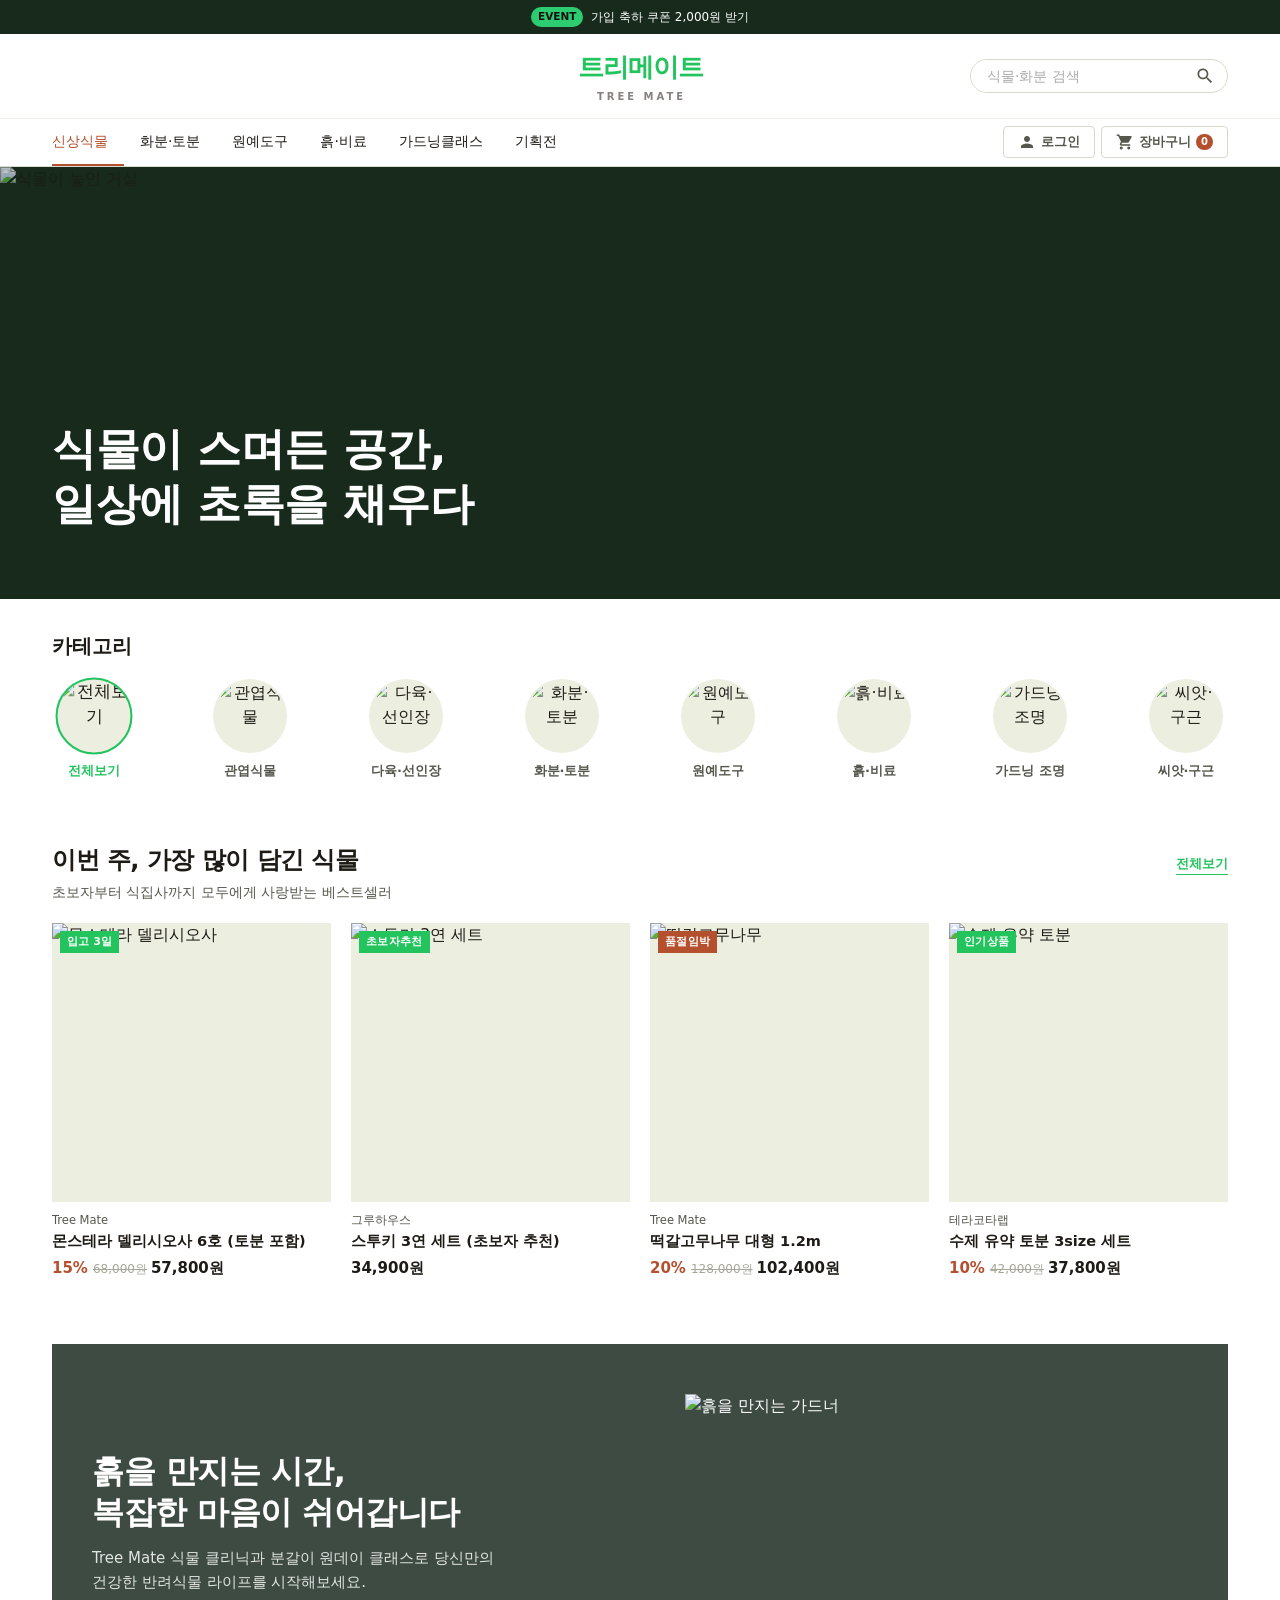
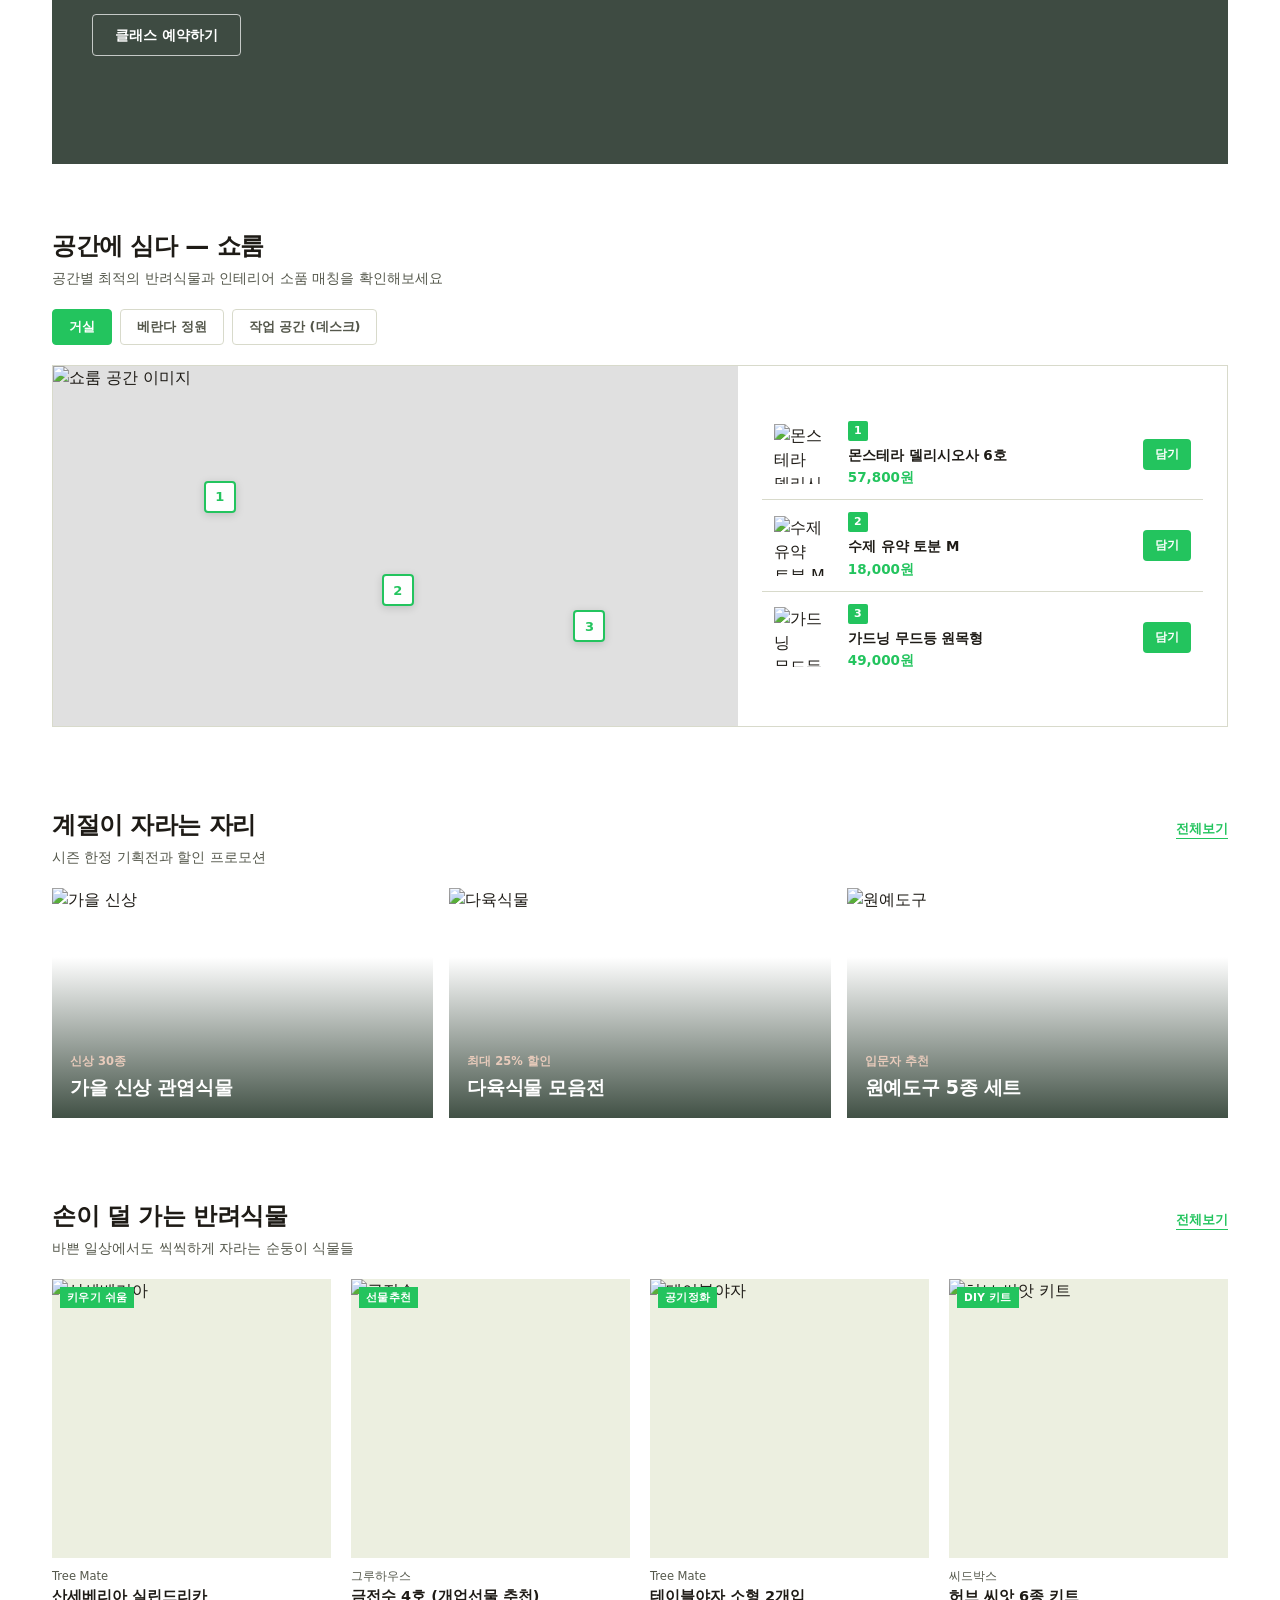
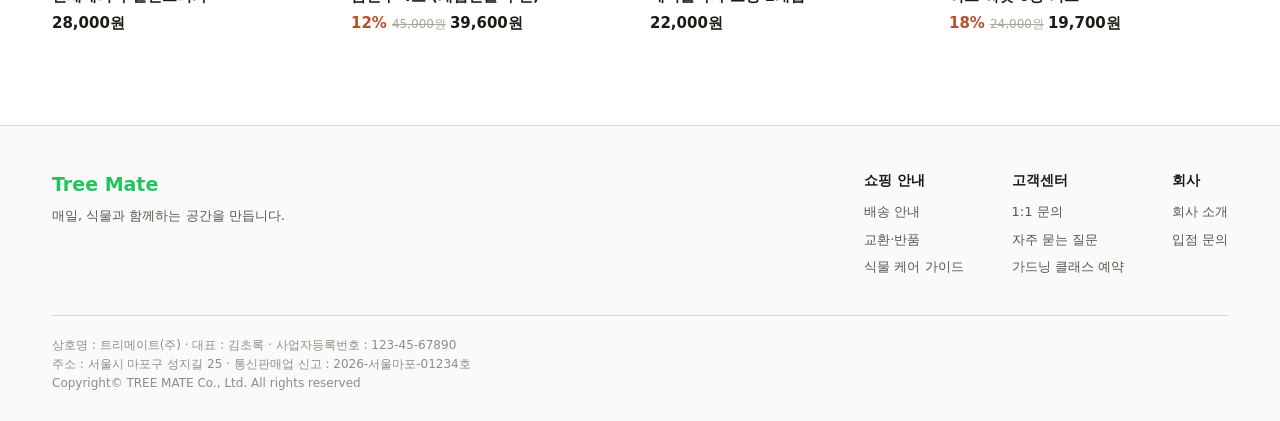
==== commit 3f70dc98: "메인 헤더 디자인 수정" ====
--- a/index.html
+++ b/index.html
@@ -26,7 +26,8 @@
     <div class="wrap">
       <div class="main-bar-left"><!-- spacer --></div>
       <div class="main-logo" onclick="window.scrollTo({top:0, behavior:'smooth'})">
-        <span class="logo-text">Tree Mate</span>
+        <span class="logo-text">트리메이트</span>
+        <span class="logo-sub">TREE MATE</span>
       </div>
       <div class="main-bar-right">
         <!-- 데스크탑 검색 입력창 -->
--- a/style.css
+++ b/style.css
@@ -75,6 +75,15 @@
     letter-spacing:-1px;
     display:block;
   }
+  .main-logo .logo-sub{
+  display:block;            /* 국문 아래로 내려감 */
+  font-size:10px;
+  font-weight:600;
+  letter-spacing:3px;
+  padding-left:3px;         /* letter-spacing 끝 여백만큼 보정해서 가운데 정렬 유지 */
+  color:#86817e;
+  margin-top:2px;
+}
   .main-bar-right{
     display:flex;
     align-items:center;
@@ -232,6 +241,7 @@
     .main-bar-left{display:none;}
     .main-logo{text-align:left;}
     .main-logo .logo-text{font-size:22px;}
+    .main-logo .logo-sub{font-size:9px; letter-spacing:2px; padding-left:0;}
     .main-bar-right .search-wrap-header{display:none;} /* 모바일에서는 아이콘으로 대체 */
     .mobile-header-actions{display:flex;}
     .nav-actions{display:none;} /* 상단 모바일 아이콘으로 흡수 */
